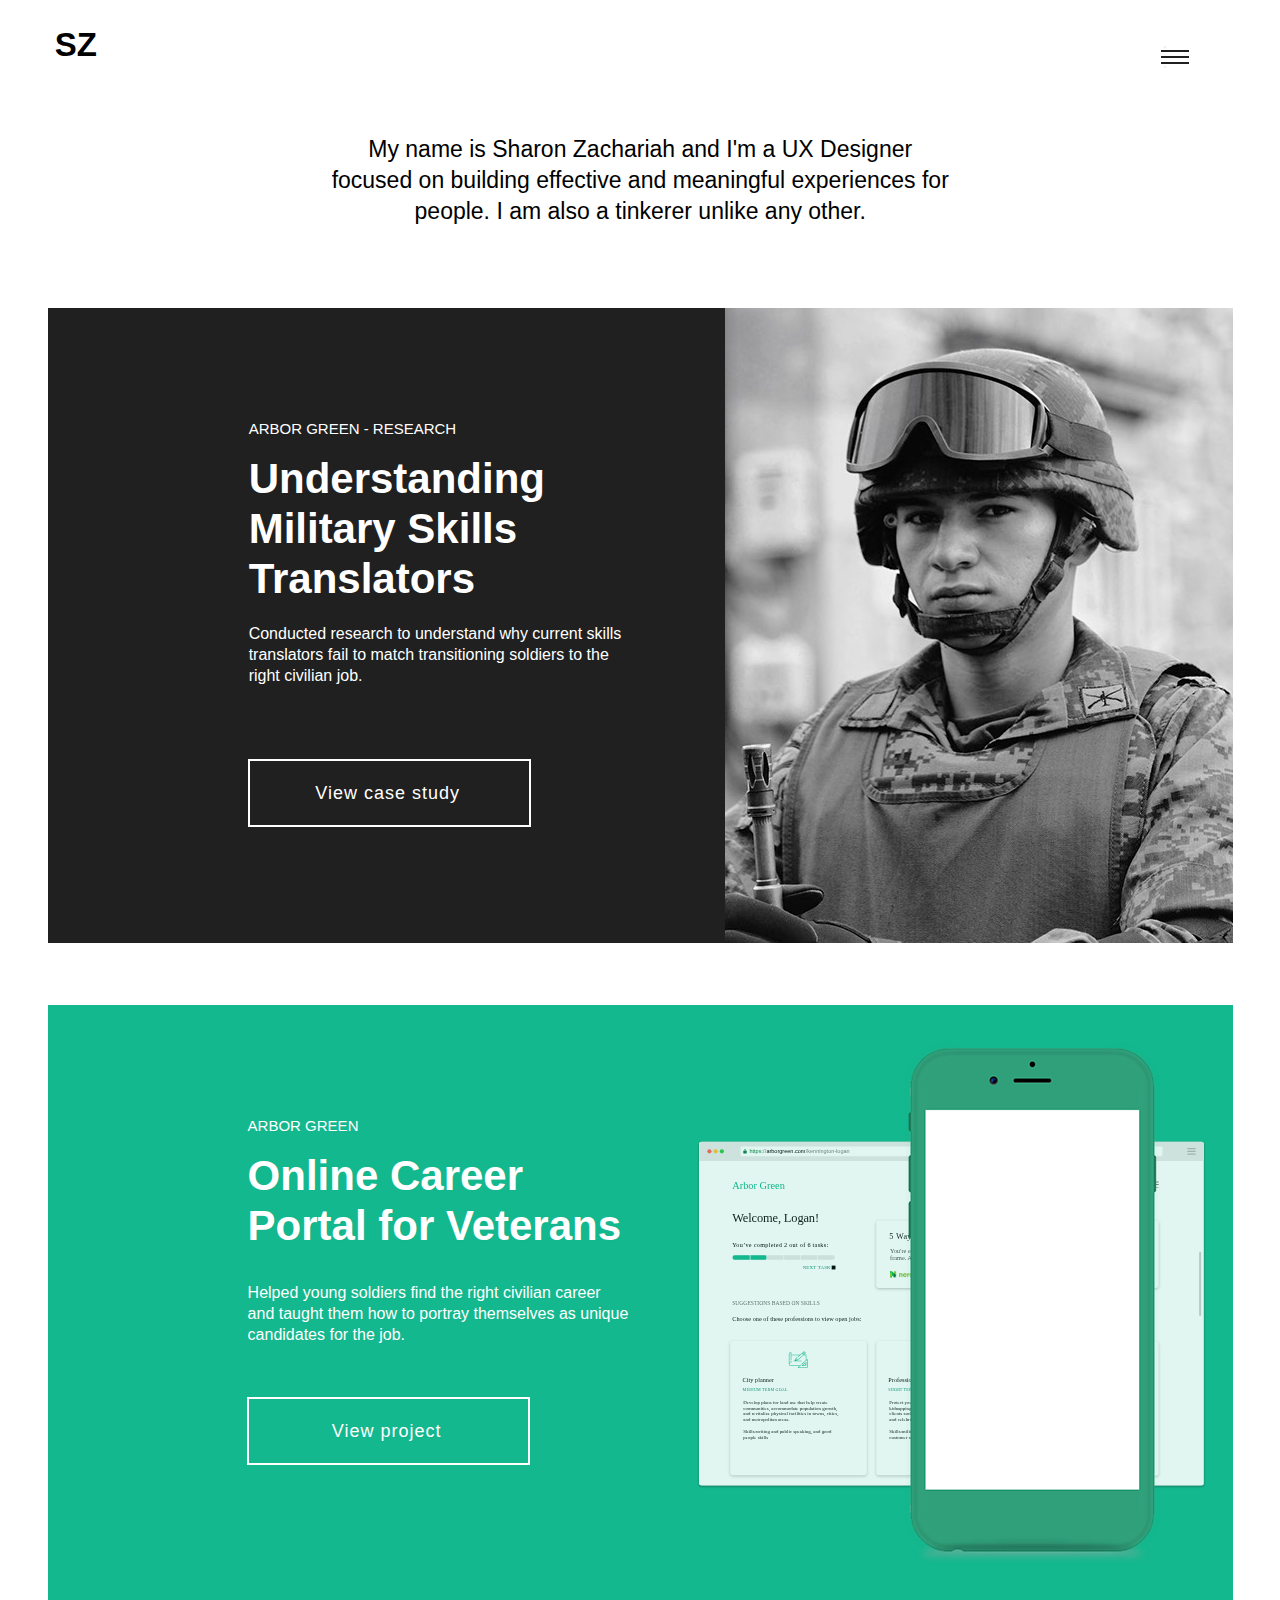
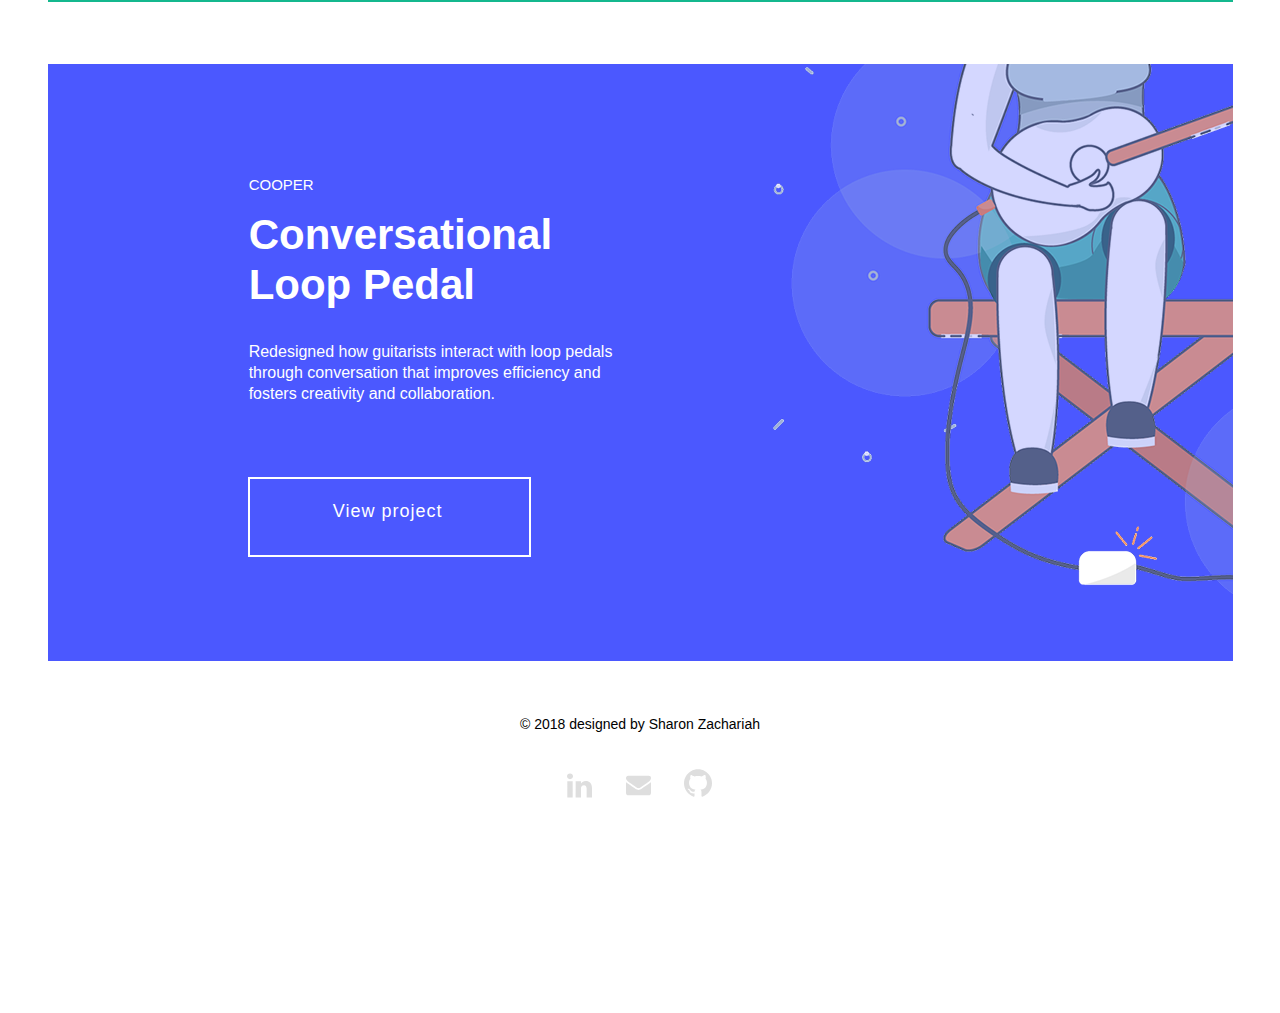
==== index.html @ 97d9cbfe "Research footer" ====
<!DOCTYPE html>
<html class="nojs html css_verticalspacer" lang="en-US">
 <head>

  <meta http-equiv="Content-type" content="text/html;charset=UTF-8"/>
  <meta name="generator" content="2018.0.0.379"/>
  <meta name="viewport" content="width=device-width, initial-scale=1.0"/>
  
  <script type="text/javascript">
   // Update the 'nojs'/'js' class on the html node
document.documentElement.className = document.documentElement.className.replace(/\bnojs\b/g, 'js');

// Check that all required assets are uploaded and up-to-date
if(typeof Muse == "undefined") window.Muse = {}; window.Muse.assets = {"required":["museutils.js", "museconfig.js", "jquery.watch.js", "jquery.museresponsive.js", "require.js", "index.css"], "outOfDate":[]};
</script>
  
  <title>Home</title>
  <!-- CSS -->
  <link rel="stylesheet" type="text/css" href="css/site_global.css?crc=444006867"/>
  <link rel="stylesheet" type="text/css" href="css/master_a-master.css?crc=7188909"/>
  <link rel="stylesheet" type="text/css" href="css/index.css?crc=459549540" id="pagesheet"/>
  <!-- IE-only CSS -->
  <!--[if lt IE 9]>
  <link rel="stylesheet" type="text/css" href="css/nomq_preview_master_a-master.css?crc=508770084"/>
  <link rel="stylesheet" type="text/css" href="css/nomq_index.css?crc=115866133" id="nomq_pagesheet"/>
  <![endif]-->
  <!-- JS includes -->
  <script src="https://use.typekit.net/ik/[base64].js" type="text/javascript"></script>
  <!-- Other scripts -->
  <script type="text/javascript">
   try {Typekit.load();} catch(e) {}
</script>
    <!--HTML Widget code-->
  
<link rel="stylesheet" href="https://cdn.jsdelivr.net/npm/animate.css@3.6.1/animate.min.css">

<style>
html, html a {
    -webkit-font-smoothing: antialiased;
    -moz-osx-font-smoothing: grayscale;
    text-shadow: 1px 1px 1px rgba(0,0,0,.01);
    text-rendering: optimizeLegibility;
}
</style>

<style>
body {
	min-height: 100vh;
}

.global-menu {
	width: 100vw;
	height: 100vh;
	display: flex;
	justify-content: center;
	align-items: center;
	position: fixed;
	top: 0;
	left: 0;
	pointer-events: none;
	z-index: 100;
}

.global-menu__wrap a {
	color: #FFFFFF;
	font-family: inherit;
	font-size: 3vmax;
	line-height: 2;
	opacity: 0;
	text-decoration: none;
	text-align: center;
	font-weight: 400;
  font-style: normal;
  text-transform: none;
	letter-spacing: 1px;
	pointer-events: none;
	display: block;
	margin: 0.25em 0;
}

.global-menu__item {
	transform: translateY(-100%);
	transition: transform 0.3s, opacity 0.3s;
	transition-timing-function: ease-in;
}

.global-menu__wrap a:hover,
.global-menu__wrap a:focus {
	color: #FFFFFF;
	text-decoration: none;
}

.global-menu__item--demo-6 {
	transform: translateY(100%);
}

.global-menu__item:hover {
	color: var(--color-menu-hover);
}

.global-menu__item.is-opened {
	opacity: 1;
	transform: translateY(0) rotate(0);
	pointer-events: auto;
	transition-timing-function: ease;
}

.global-menu__item--demo-6.is-opened {
	transition-duration: 0.8s;
}

.global-menu__item--demo-6:nth-of-type(1) {
	transition-delay: 0.55s;
}

.global-menu__item--demo-6.is-opened:nth-of-type(1) {
	transition-delay: 1s;
}

.global-menu__item--demo-6:nth-of-type(2) {
	transition-delay: 0.5s;
}

.global-menu__item--demo-6.is-opened:nth-of-type(2) {
	transition-delay: 1.1s;
}

.global-menu__item--demo-6:nth-of-type(3) {
	transition-delay: 0.45s;
}

.global-menu__item--demo-6.is-opened:nth-of-type(3) {
	transition-delay: 1.2s;
}

.global-menu__item--demo-6:nth-of-type(4) {
	transition-delay: 0.4s;
}

.global-menu__item--demo-6.is-opened:nth-of-type(4) {
	transition-delay: 1.3s;
}

.global-menu__item--demo-6:nth-of-type(5) {
	transition-delay: 0.35s;
}

.global-menu__item--demo-6.is-opened:nth-of-type(5) {
	transition-delay: 1.4s;
}

.global-menu__item--demo-6:nth-of-type(6) {
	transition-delay: 0.3s;
}

.global-menu__item--demo-6.is-opened:nth-of-type(6) {
	transition-delay: 1.5s;
}

.global-menu__item--demo-6:nth-of-type(7) {
	transition-delay: 0.25s;
}

.global-menu__item--demo-6.is-opened:nth-of-type(7) {
	transition-delay: 1.6s;
}

.global-menu__item--demo-6:nth-of-type(8) {
	transition-delay: 0.2s;
}

.global-menu__item--demo-6.is-opened:nth-of-type(8) {
	transition-delay: 1.7s;
}

.global-menu__item--demo-6:nth-of-type(9) {
	transition-delay: 0.15s;
}

.global-menu__item--demo-6.is-opened:nth-of-type(9) {
	transition-delay: 1.8s;
}

.global-menu__item--demo-6:nth-of-type(10) {
	transition-delay: 0.1s;
}

.global-menu__item--demo-6.is-opened:nth-of-type(10) {
	transition-delay: 1.9s;
}

.global-menu__item--demo-6:nth-of-type(11) {
	transition-delay: 0.05s;
}

.global-menu__item--demo-6.is-opened:nth-of-type(11) {
	transition-delay: 2s;
}

.global-menu__item--demo-6:nth-of-type(12) {
	transition-delay: 0s;
}

.global-menu__item--demo-6.is-opened:nth-of-type(12) {
	transition-delay: 2.1s;
}


.shape-overlays {
	width: 100vw;
	height: 100vh;
	pointer-events: none;
	position: fixed;
	top: 0;
	left: 0;
}

.shape-overlays.is-opened {
	pointer-events: auto;
}

.shape-overlays__path:nth-of-type(1) {
	fill: url(#gradient1);
}

.shape-overlays__path:nth-of-type(2) {
	fill: url(#gradient2);
}

.shape-overlays__path:nth-of-type(3) {
	fill: url(#gradient3);
}

@-webkit-keyframes intervalHamburgerBorder {
	0% {
		opacity: 1;
		-webkit-transform: scale(1);
		transform: scale(1);
	}
	80% {
		-webkit-transform: scale(1.6);
		transform: scale(1.6);
	}
	100% {
		opacity: 0;
		-webkit-transform: scale(1.6);
		transform: scale(1.6);
	}
}

@keyframes intervalHamburgerBorder {
	0% {
		opacity: 1;
		-webkit-transform: scale(1);
		transform: scale(1);
	}
	80% {
		-webkit-transform: scale(1.6);
		transform: scale(1.6);
	}
	100% {
		opacity: 0;
		-webkit-transform: scale(1.6);
		transform: scale(1.6);
	}
}

.hamburger {
	width: 64px;
	height: 64px;
	display: block;
	cursor: pointer;
	position: absolute;
	z-index: 110;
	border-radius: 50%;
	background-color: #FFFFFF;
	pointer-events: auto;
	-webkit-tap-highlight-color: rgba(0,0,0,0);
}

.hamburger::after {
	width: 64px;
	height: 64px;
	box-sizing: border-box;
	content: '';
	display: block;
	position: absolute;
	top: 0;
	left: 0;
	pointer-events: none;
	border: 0px solid #6B6B6B;
	border-radius: 50%;
	-webkit-animation-duration: 1.2s;
	animation-duration: 1.2s;
	-webkit-animation-name: intervalHamburgerBorder;
	animation-name: intervalHamburgerBorder;
	-webkit-animation-iteration-count: infinite;
	animation-iteration-count: infinite;
}

.hamburger__line {
	width: 28px;
	height: 2px;
	overflow: hidden;
	position: absolute;
	z-index: 10;
  -webkit-transform-origin: center;
  -ms-transform-origin: center;
  -o-transform-origin: center;
  transform-origin: center;
}

.hamburger__line-in {
	width: 84px;
	height: 2px;
	position: absolute;
	top: 0;
	left: 0;
}

.hamburger__line-in::before,
.hamburger__line-in::after {
	width: 28px;
	height: 2px;
	content: '';
	display: block;
	position: absolute;
	top: 0;
	background-color: #202020;
}

.hamburger__line-in::before {
	left: -56px;
}

.hamburger__line-in::after {
	left: 0;
}

.hamburger__line--01,
.hamburger__line--02,
.hamburger__line--03,
.hamburger__line--cross01,
.hamburger__line--cross02 {
	left: 18px;
}

.hamburger__line--01 {
	top: 24.6px;
}

.hamburger__line--02,
.hamburger__line--cross01,
.hamburger__line--cross02 {
	top: 31px;
}

.hamburger__line--03 {
	top: 37.4px;
}

.hamburger__line--cross01 {
	-webkit-transform: rotate(45deg);
	transform: rotate(45deg);
}

.hamburger__line--cross02 {
	-webkit-transform: rotate(-45deg);
	transform: rotate(-45deg);
}

.hamburger__line {
	-webkit-transition-duration: 0.6s;
	transition-duration: 0.6s;
	-webkit-transition-timing-function: cubic-bezier(0.19, 1, 0.22, 1);
	transition-timing-function: cubic-bezier(0.19, 1, 0.22, 1);
}

.hamburger__line-in {
	-webkit-transition-duration: 0.6s;
	transition-duration: 0.6s;
	-webkit-transition-timing-function: cubic-bezier(0.19, 1, 0.22, 1);
	transition-timing-function: cubic-bezier(0.19, 1, 0.22, 1);
}

.hamburger__line-in::before,
.hamburger__line-in::after {
	-webkit-transition-timing-function: cubic-bezier(0.19, 1, 0.22, 1);
	transition-timing-function: cubic-bezier(0.19, 1, 0.22, 1);
	-webkit-transition-property: -webkit-transform;
	transition-property: -webkit-transform;
	transition-property: transform;
	transition-property: transform, -webkit-transform;
}

.hamburger__line-in--cross01,
.hamburger__line-in--cross02 {
	-webkit-transform: translateX(-33.3%);
	transform: translateX(-33.3%);
}

.hamburger__line-in--01 {
	-webkit-transition-delay: 0.2s;
	transition-delay: 0.2s;
}

.hamburger__line-in--02 {
	-webkit-transition-delay: 0.25s;
	transition-delay: 0.25s;
}

.hamburger__line-in--02::before,
.hamburger__line-in--02::after {
	-webkit-transition-delay: 0.05s;
	transition-delay: 0.05s;
}

.hamburger__line-in--03 {
	-webkit-transition-delay: 0.3s;
	transition-delay: 0.3s;
}

.hamburger__line-in--03::before,
.hamburger__line-in--03::after {
	-webkit-transition-delay: 0.1s;
	transition-delay: 0.1s;
}

.hamburger__line-in--cross01 {
	-webkit-transition-delay: 0.0s;
	transition-delay: 0.0s;
}

.hamburger__line-in--cross02 {
	-webkit-transition-delay: 0.05s;
	transition-delay: 0.05s;
}

.hamburger__line-in--cross02::before,
.hamburger__line-in--cross02::after {
	-webkit-transition-delay: 0.1s;
	transition-delay: 0.1s;
}

.hamburger.is-opened-navi .hamburger__line-in--01,
.hamburger.is-opened-navi .hamburger__line-in--02,
.hamburger.is-opened-navi .hamburger__line-in--03 {
	-webkit-transform: translateX(33.3%);
	transform: translateX(33.3%);
}

.hamburger.is-opened-navi .hamburger__line-in--cross01,
.hamburger.is-opened-navi .hamburger__line-in--cross02 {
	-webkit-transform: translateX(0);
	transform: translateX(0);
}

.hamburger.is-opened-navi .hamburger__line-in--01 {
	-webkit-transition-delay: 0s;
	transition-delay: 0s;
}

.hamburger.is-opened-navi .hamburger__line-in--02 {
	-webkit-transition-delay: 0.05s;
	transition-delay: 0.05s;
}

.hamburger.is-opened-navi .hamburger__line-in--03 {
	-webkit-transition-delay: 0.1s;
	transition-delay: 0.1s;
}

.hamburger.is-opened-navi .hamburger__line-in--cross01 {
	-webkit-transition-delay: 0.25s;
	transition-delay: 0.25s;
}

.hamburger.is-opened-navi .hamburger__line-in--cross02 {
	-webkit-transition-delay: 0.3s;
	transition-delay: 0.3s;
}

.hamburger:hover .hamburger__line-in::before,
.hamburger:hover .hamburger__line-in::after {
	-webkit-transform: translateX(200%);
	transform: translateX(200%);
}

.hamburger:hover .hamburger__line-in--01::before,
.hamburger:hover .hamburger__line-in--01::after,
.hamburger:hover .hamburger__line-in--02::before,
.hamburger:hover .hamburger__line-in--02::after,
.hamburger:hover .hamburger__line-in--03::before,
.hamburger:hover .hamburger__line-in--03::after {
	-webkit-transition-duration: 1s;
	transition-duration: 1s;
}

.hamburger:hover .hamburger__line-in--cross01::before,
.hamburger:hover .hamburger__line-in--cross01::after,
.hamburger:hover .hamburger__line-in--cross02::before,
.hamburger:hover .hamburger__line-in--cross02::after {
	-webkit-transition-duration: 0s;
	transition-duration: 0s;
}

.hamburger.is-opened-navi:hover .hamburger__line-in--cross01::before,
.hamburger.is-opened-navi:hover .hamburger__line-in--cross01::after,
.hamburger.is-opened-navi:hover .hamburger__line-in--cross02::before,
.hamburger.is-opened-navi:hover .hamburger__line-in--cross02::after {
	-webkit-transition-duration: 1s;
	transition-duration: 1s;
}

.hamburger.is-opened-navi:hover .hamburger__line-in--01::before,
.hamburger.is-opened-navi:hover .hamburger__line-in--01::after,
.hamburger.is-opened-navi:hover .hamburger__line-in--02::before,
.hamburger.is-opened-navi:hover .hamburger__line-in--02::after,
.hamburger.is-opened-navi:hover .hamburger__line-in--03::before,
.hamburger.is-opened-navi:hover .hamburger__line-in--03::after {
	-webkit-transition-duration: 0s;
	transition-duration: 0s;
}
</style>

 </head>
 <body>

  <!--HTML Widget code-->
  

  
  <div class="breakpoint active" id="bp_infinity" data-min-width="1201"><!-- responsive breakpoint node -->
   <div class="clearfix borderbox" id="page"><!-- group -->
    <div class="clearfix grpelem shared_content" id="pu105" data-content-guid="pu105_content"><!-- group -->
     <div class="size_fixed grpelem shared_content" id="u105" data-sizePolicy="fixed" data-pintopage="page_fluidx" data-content-guid="u105_content"><!-- custom html -->
      

     </div>
     <div class="size_fixed grpelem shared_content" id="u131" data-sizePolicy="fixed" data-pintopage="page_fixedLeft" data-content-guid="u131_content"><!-- custom html -->
      

     </div>
    </div>
    <div class="clearfix grpelem" id="ppu17508-4"><!-- column -->
     <div class="clearfix colelem shared_content" id="pu17508-4" data-content-guid="pu17508-4_content"><!-- group -->
      <a class="nonblock nontext MuseLinkActive clearfix grpelem shared_content" id="u17508-4" href="index.html" data-muse-temp-textContainer-sizePolicy="true" data-muse-temp-textContainer-pinning="true" data-content-guid="u17508-4_content"><!-- content --><p>SZ</p></a>
      <div class="size_fixed grpelem shared_content" id="u36136" data-sizePolicy="fixed" data-pintopage="page_fluidx" data-content-guid="u36136_content"><!-- custom html -->
       
  <div class="hamburger hamburger--demo-3 js-hover">
    <div class="hamburger__line hamburger__line--01">
      <div class="hamburger__line-in hamburger__line-in--01"></div>
    </div>
    <div class="hamburger__line hamburger__line--02">
      <div class="hamburger__line-in hamburger__line-in--02"></div>
    </div>
    <div class="hamburger__line hamburger__line--03">
      <div class="hamburger__line-in hamburger__line-in--03"></div>
    </div>
    <div class="hamburger__line hamburger__line--cross01">
      <div class="hamburger__line-in hamburger__line-in--cross01"></div>
    </div>
    <div class="hamburger__line hamburger__line--cross02">
      <div class="hamburger__line-in hamburger__line-in--cross02"></div>
    </div>
  </div>
  <div class="global-menu">
    <div id="svgmu" class="global-menu__wrap">
    </div>
  </div>
  <svg class="shape-overlays" viewBox="0 0 100 100" preserveAspectRatio="none">
    <defs>
      <linearGradient id="gradient1" x1="0%" y1="0%" x2="0%" y2="100%">
        <stop offset="0%"   stop-color="#202020"/>
        <stop offset="100%" stop-color="#000000"/>
      </linearGradient>
      <linearGradient id="gradient2" x1="0%" y1="0%" x2="0%" y2="100%">
        <stop offset="0%"   stop-color="#FFFFFF"/>
        <stop offset="100%" stop-color="#FFFFFF"/>
      </linearGradient>
      <linearGradient id="gradient3" x1="0%" y1="0%" x2="0%" y2="100%">
        <stop offset="0%"   stop-color="#202020"/>
        <stop offset="100%" stop-color="#202020"/>
      </linearGradient>
    </defs>
    <path class="shape-overlays__path"></path>
    <path class="shape-overlays__path"></path>
    <path class="shape-overlays__path"></path>
  </svg>

      </div>
     </div>
     <div class="clearfix colelem shared_content" id="u5437-4" data-muse-temp-textContainer-sizePolicy="true" data-muse-temp-textContainer-pinning="true" data-content-guid="u5437-4_content"><!-- content -->
      <p>My name is Sharon Zachariah and I'm a UX Designer focused on building effective and meaningful experiences for people. I am also a tinkerer unlike any other.</p>
     </div>
     <div class="pointer_cursor clearfix colelem" id="u7572"><!-- group -->
      <a class="block shared_content" href="research.html" data-content-guid="u7572_0_content"><!-- Block link tag --></a>
      <div class="clearfix grpelem shared_content" id="pu7593-4" data-content-guid="pu7593-4_content"><!-- column -->
       <a class="nonblock nontext clearfix colelem shared_content" id="u7593-4" href="research.html" data-muse-temp-textContainer-sizePolicy="true" data-muse-temp-textContainer-pinning="true" data-content-guid="u7593-4_content"><!-- content --><p>ARBOR GREEN - RESEARCH</p></a>
       <a class="nonblock nontext clearfix colelem shared_content" id="u7584-4" href="research.html" data-muse-temp-textContainer-sizePolicy="true" data-muse-temp-textContainer-pinning="true" data-content-guid="u7584-4_content"><!-- content --><p>Understanding Military Skills Translators</p></a>
       <a class="nonblock nontext clearfix colelem shared_content" id="u7602-4" href="research.html" data-muse-temp-textContainer-sizePolicy="true" data-muse-temp-textContainer-pinning="true" data-content-guid="u7602-4_content"><!-- content --><p>Conducted research to understand why current skills translators fail to match transitioning soldiers to the right civilian job.</p></a>
       <div class="pointer_cursor Button clearfix colelem shared_content" id="buttonu7611" data-visibility="changed" style="visibility:hidden" data-content-guid="buttonu7611_content"><!-- container box -->
        <a class="block" href="research.html"><!-- Block link tag --></a>
        <a class="nonblock nontext clearfix grpelem" id="u7612-4" href="research.html" data-muse-temp-textContainer-sizePolicy="true" data-muse-temp-textContainer-pinning="true"><!-- content --><p>View case study</p></a>
       </div>
      </div>
      <div class="clip_frame grpelem" id="u27386"><!-- image -->
       <img class="block temp_no_img_src" id="u27386_img" data-orig-src="images/sold.jpg?crc=317943397" alt="" data-heightwidthratio="1.25" data-image-width="508" data-image-height="635" src="images/blank.gif?crc=4208392903"/>
      </div>
     </div>
     <div class="pointer_cursor clearfix colelem" id="u4965"><!-- group -->
      <a class="block shared_content" href="arbor-green.html" data-content-guid="u4965_0_content"><!-- Block link tag --></a>
      <div class="clearfix grpelem" id="pu5108-4"><!-- column -->
       <a class="nonblock nontext clearfix colelem shared_content" id="u5108-4" href="arbor-green.html" data-muse-temp-textContainer-sizePolicy="true" data-muse-temp-textContainer-pinning="true" data-content-guid="u5108-4_content"><!-- content --><p>ARBOR GREEN</p></a>
       <a class="nonblock nontext clearfix colelem shared_content" id="u6077-4" href="arbor-green.html" data-muse-temp-textContainer-sizePolicy="true" data-muse-temp-textContainer-pinning="true" data-content-guid="u6077-4_content"><!-- content --><p>Online Career Portal for Veterans</p></a>
       <div class="clearfix colelem" id="pu5261-4"><!-- group -->
        <a class="nonblock nontext clearfix grpelem shared_content" id="u5261-4" href="arbor-green.html" data-muse-temp-textContainer-sizePolicy="true" data-muse-temp-textContainer-pinning="true" data-content-guid="u5261-4_content"><!-- content --><p>Helped young soldiers find the right civilian career and taught them how to portray themselves as unique candidates for the job.</p></a>
        <div class="pointer_cursor Button clearfix grpelem shared_content" id="buttonu36270" data-visibility="changed" style="visibility:hidden" data-content-guid="buttonu36270_content"><!-- container box -->
         <a class="block" href="arbor-green.html"><!-- Block link tag --></a>
         <a class="nonblock nontext clearfix grpelem" id="u36271-4" href="cooper.html" data-muse-temp-textContainer-sizePolicy="true" data-muse-temp-textContainer-pinning="true"><!-- content --><p>View project</p></a>
        </div>
       </div>
      </div>
      <div class="clearfix grpelem" id="u34699"><!-- group -->
       <a class="nonblock nontext clip_frame grpelem" id="u34490" href="arbor-green.html"><!-- svg --><img class="svg temp_no_img_src" id="u34486" data-orig-src="images/just-browser.svg?crc=224420233" alt="" data-mu-svgfallback="images/just%20browser_poster_.png?crc=4020019025" data-heightwidthratio="0.6836935166994106" data-image-width="509" data-image-height="348" src="images/blank.gif?crc=4208392903"/></a>
       <a class="nonblock nontext clip_frame grpelem" id="u34518" href="arbor-green.html"><!-- image --><img class="block temp_no_img_src" id="u34518_img" data-orig-src="images/mock%20mobasset%2011%402x.png?crc=61020116" alt="" data-heightwidthratio="1.8396226415094339" data-image-width="318" data-image-height="585" src="images/blank.gif?crc=4208392903"/></a>
       <a class="nonblock nontext clip_frame grpelem" id="u34553" href="arbor-green.html"><!-- image --><img class="block temp_no_img_src" id="u34553_img" data-orig-src="images/ag%20gif%201.gif?crc=96097640" alt="" data-heightwidthratio="1.7793427230046948" data-image-width="213" data-image-height="379" src="images/blank.gif?crc=4208392903"/></a>
      </div>
     </div>
     <div class="pointer_cursor clearfix colelem" id="u6203"><!-- group -->
      <a class="block shared_content" href="cooper.html" data-content-guid="u6203_0_content"><!-- Block link tag --></a>
      <div class="clearfix grpelem shared_content" id="pu6233-4" data-content-guid="pu6233-4_content"><!-- column -->
       <a class="nonblock nontext clearfix colelem shared_content" id="u6233-4" href="cooper.html" data-muse-temp-textContainer-sizePolicy="true" data-muse-temp-textContainer-pinning="true" data-content-guid="u6233-4_content"><!-- content --><p>COOPER</p></a>
       <a class="nonblock nontext clearfix colelem shared_content" id="u6224-4" href="cooper.html" data-muse-temp-textContainer-sizePolicy="true" data-muse-temp-textContainer-pinning="true" data-content-guid="u6224-4_content"><!-- content --><p>Conversational Loop Pedal</p></a>
       <a class="nonblock nontext clearfix colelem shared_content" id="u6215-4" href="cooper.html" data-muse-temp-textContainer-sizePolicy="true" data-muse-temp-textContainer-pinning="true" data-content-guid="u6215-4_content"><!-- content --><p>Redesigned how guitarists interact with loop pedals through conversation that improves efficiency and fosters creativity and collaboration.</p></a>
       <div class="pointer_cursor Button clearfix colelem shared_content" id="buttonu6242" data-visibility="changed" style="visibility:hidden" data-content-guid="buttonu6242_content"><!-- container box -->
        <a class="block" href="cooper.html"><!-- Block link tag --></a>
        <a class="nonblock nontext clearfix grpelem" id="u6243-4" href="cooper.html" data-muse-temp-textContainer-sizePolicy="true" data-muse-temp-textContainer-pinning="true"><!-- content --><p>View project</p></a>
       </div>
      </div>
      <a class="nonblock nontext clip_frame grpelem" id="u10375" href="cooper.html"><!-- image --><img class="block temp_no_img_src" id="u10375_img" data-orig-src="images/coop%20on%20floorasset%202%402x-crop-u10375.png?crc=525339635" alt="" data-heightwidthratio="1.1978260869565218" data-image-width="460" data-image-height="551" src="images/blank.gif?crc=4208392903"/></a>
     </div>
    </div>
    <div class="verticalspacer" data-offset-top="2263" data-content-above-spacer="2261" data-content-below-spacer="159" data-sizePolicy="fixed" data-pintopage="page_fixedLeft"></div>
    <div class="clearfix grpelem" id="pu34028-4"><!-- column -->
     <div class="browser_width colelem shared_content" id="u34028-4-bw" data-content-guid="u34028-4-bw_content">
      <div class="clearfix" id="u34028-4" data-muse-temp-textContainer-sizePolicy="true" data-muse-temp-textContainer-pinning="true"><!-- content -->
       <p>© 2018 designed by Sharon Zachariah</p>
      </div>
     </div>
     <div class="clearfix colelem" id="pu34029"><!-- group -->
      <a class="nonblock nontext clip_frame grpelem" id="u34029" href="http://linkedin.com/in/zachariahsharon/" target="_blank"><!-- svg --><img class="svg temp_no_img_src" id="u34030" data-orig-src="images/linkedin-logo.svg?crc=53867140" alt="" data-mu-svgfallback="images/linkedin-logo_poster_.png?crc=3994403120" data-heightwidthratio="1" data-image-width="25" data-image-height="25" src="images/blank.gif?crc=4208392903"/></a>
      <a class="nonblock nontext clip_frame grpelem" id="u34031" href="mailto:sharonzachariah83@gmail.com" target="_blank"><!-- svg --><img class="svg temp_no_img_src" id="u34032" data-orig-src="images/envelope.svg?crc=4008417060" alt="" data-mu-svgfallback="images/envelope_poster_.png?crc=3859148872" data-heightwidthratio="1" data-image-width="25" data-image-height="25" src="images/blank.gif?crc=4208392903"/></a>
      <a class="nonblock nontext clip_frame grpelem" id="u34033" href="https://github.com/sharonzachariah/" target="_blank"><!-- svg --><img class="svg temp_no_img_src" id="u34034" data-orig-src="images/github-logo.svg?crc=3988996036" alt="" data-mu-svgfallback="images/github-logo_poster_.png?crc=3918314536" data-heightwidthratio="1" data-image-width="28" data-image-height="28" src="images/blank.gif?crc=4208392903"/></a>
     </div>
    </div>
   </div>
  </div>
  <div class="breakpoint" id="bp_1200" data-min-width="1161" data-max-width="1200"><!-- responsive breakpoint node -->
   <div class="clearfix borderbox temp_no_id" data-orig-id="page"><!-- group -->
    <span class="clearfix grpelem placeholder" data-placeholder-for="pu105_content"><!-- placeholder node --></span>
    <div class="clearfix grpelem temp_no_id" data-orig-id="ppu17508-4"><!-- column -->
     <span class="clearfix colelem placeholder" data-placeholder-for="pu17508-4_content"><!-- placeholder node --></span>
     <span class="clearfix colelem placeholder" data-placeholder-for="u5437-4_content"><!-- placeholder node --></span>
     <div class="pointer_cursor clearfix colelem temp_no_id" data-orig-id="u7572"><!-- group -->
      <span class="block placeholder" data-placeholder-for="u7572_0_content"><!-- placeholder node --></span>
      <span class="clearfix grpelem placeholder" data-placeholder-for="pu7593-4_content"><!-- placeholder node --></span>
      <div class="clip_frame grpelem temp_no_id" data-orig-id="u27386"><!-- image -->
       <img class="block temp_no_id temp_no_img_src" data-orig-src="images/sold.jpg?crc=317943397" alt="" data-heightwidthratio="1.2505219206680585" data-image-width="479" data-image-height="599" data-orig-id="u27386_img" src="images/blank.gif?crc=4208392903"/>
      </div>
     </div>
     <div class="pointer_cursor clearfix colelem temp_no_id" data-orig-id="u4965"><!-- group -->
      <span class="block placeholder" data-placeholder-for="u4965_0_content"><!-- placeholder node --></span>
      <div class="clearfix grpelem temp_no_id" data-orig-id="pu5108-4"><!-- column -->
       <span class="nonblock nontext clearfix colelem placeholder" data-placeholder-for="u5108-4_content"><!-- placeholder node --></span>
       <span class="nonblock nontext clearfix colelem placeholder" data-placeholder-for="u6077-4_content"><!-- placeholder node --></span>
       <span class="nonblock nontext clearfix colelem placeholder" data-placeholder-for="u5261-4_content"><!-- placeholder node --></span>
       <span class="pointer_cursor Button clearfix colelem placeholder" data-placeholder-for="buttonu36270_content"><!-- placeholder node --></span>
      </div>
      <div class="clearfix grpelem temp_no_id" data-orig-id="u34699"><!-- group -->
       <a class="nonblock nontext clip_frame grpelem temp_no_id" href="arbor-green.html" data-orig-id="u34490"><!-- svg --><img class="svg temp_no_id temp_no_img_src" data-orig-src="images/just-browser.svg?crc=224420233" alt="" data-mu-svgfallback="images/just%20browser_poster_.png?crc=4020019025" data-heightwidthratio="0.6839378238341969" data-image-width="579" data-image-height="396" data-orig-id="u34486" src="images/blank.gif?crc=4208392903"/></a>
       <a class="nonblock nontext clip_frame grpelem temp_no_id" href="arbor-green.html" data-orig-id="u34518"><!-- image --><img class="block temp_no_id temp_no_img_src" data-orig-src="images/mock%20mobasset%2011%402x.png?crc=61020116" alt="" data-heightwidthratio="1.842443729903537" data-image-width="311" data-image-height="573" data-orig-id="u34518_img" src="images/blank.gif?crc=4208392903"/></a>
       <a class="nonblock nontext clip_frame grpelem temp_no_id" href="arbor-green.html" data-orig-id="u34553"><!-- image --><img class="block temp_no_id temp_no_img_src" data-orig-src="images/ag%20gif%201.gif?crc=96097640" alt="" data-heightwidthratio="1.7751196172248804" data-image-width="209" data-image-height="371" data-orig-id="u34553_img" src="images/blank.gif?crc=4208392903"/></a>
      </div>
     </div>
     <div class="pointer_cursor clearfix colelem temp_no_id" data-orig-id="u6203"><!-- group -->
      <span class="block placeholder" data-placeholder-for="u6203_0_content"><!-- placeholder node --></span>
      <span class="clearfix grpelem placeholder" data-placeholder-for="pu6233-4_content"><!-- placeholder node --></span>
      <a class="nonblock nontext clip_frame grpelem temp_no_id" href="cooper.html" data-orig-id="u10375"><!-- image --><img class="block temp_no_id temp_no_img_src" data-orig-src="images/coop%20on%20floorasset%202%402x-crop-u103752.png?crc=4292786910" alt="" data-heightwidthratio="1.19" data-image-width="500" data-image-height="595" data-orig-id="u10375_img" src="images/blank.gif?crc=4208392903"/></a>
     </div>
    </div>
    <div class="verticalspacer" data-offset-top="2142" data-content-above-spacer="2142" data-content-below-spacer="174" data-sizePolicy="fixed" data-pintopage="page_fixedLeft"></div>
    <div class="clearfix grpelem temp_no_id" data-orig-id="pu34028-4"><!-- column -->
     <span class="browser_width colelem placeholder" data-placeholder-for="u34028-4-bw_content"><!-- placeholder node --></span>
     <div class="clearfix colelem temp_no_id" data-orig-id="pu34029"><!-- group -->
      <a class="nonblock nontext clip_frame grpelem temp_no_id" href="http://linkedin.com/in/zachariahsharon/" target="_blank" data-orig-id="u34029"><!-- svg --><img class="svg temp_no_id temp_no_img_src" data-orig-src="images/linkedin-logo.svg?crc=53867140" alt="" data-mu-svgfallback="images/linkedin-logo_poster_.png?crc=3994403120" data-heightwidthratio="1" data-image-width="24" data-image-height="24" data-orig-id="u34030" src="images/blank.gif?crc=4208392903"/></a>
      <a class="nonblock nontext clip_frame grpelem temp_no_id" href="mailto:sharonzachariah83@gmail.com" target="_blank" data-orig-id="u34031"><!-- svg --><img class="svg temp_no_id temp_no_img_src" data-orig-src="images/envelope.svg?crc=4008417060" alt="" data-mu-svgfallback="images/envelope_poster_.png?crc=3859148872" data-heightwidthratio="1" data-image-width="24" data-image-height="24" data-orig-id="u34032" src="images/blank.gif?crc=4208392903"/></a>
      <a class="nonblock nontext clip_frame grpelem temp_no_id" href="https://github.com/sharonzachariah/" target="_blank" data-orig-id="u34033"><!-- svg --><img class="svg temp_no_id temp_no_img_src" data-orig-src="images/github-logo.svg?crc=3988996036" alt="" data-mu-svgfallback="images/github-logo_poster_.png?crc=3918314536" data-heightwidthratio="1" data-image-width="27" data-image-height="27" data-orig-id="u34034" src="images/blank.gif?crc=4208392903"/></a>
     </div>
    </div>
   </div>
  </div>
  <div class="breakpoint" id="bp_1160" data-min-width="961" data-max-width="1160"><!-- responsive breakpoint node -->
   <div class="clearfix borderbox temp_no_id" data-orig-id="page"><!-- group -->
    <span class="clearfix grpelem placeholder" data-placeholder-for="pu105_content"><!-- placeholder node --></span>
    <span class="browser_width placeholder" data-placeholder-for="u34028-4-bw_content"><!-- placeholder node --></span>
    <div class="clearfix grpelem temp_no_id" data-orig-id="ppu17508-4"><!-- column -->
     <div class="clearfix colelem temp_no_id" data-orig-id="pu17508-4"><!-- group -->
      <span class="nonblock nontext MuseLinkActive clearfix grpelem placeholder" data-placeholder-for="u17508-4_content"><!-- placeholder node --></span>
      <span class="clearfix grpelem placeholder" data-placeholder-for="u5437-4_content"><!-- placeholder node --></span>
      <span class="size_fixed grpelem placeholder" data-placeholder-for="u36136_content"><!-- placeholder node --></span>
     </div>
     <div class="pointer_cursor clearfix colelem temp_no_id" data-orig-id="u7572"><!-- group -->
      <span class="block placeholder" data-placeholder-for="u7572_0_content"><!-- placeholder node --></span>
      <span class="clearfix grpelem placeholder" data-placeholder-for="pu7593-4_content"><!-- placeholder node --></span>
      <div class="clip_frame grpelem temp_no_id" data-orig-id="u27386"><!-- image -->
       <img class="block temp_no_id temp_no_img_src" data-orig-src="images/sold.jpg?crc=317943397" alt="" data-heightwidthratio="1.2505399568034556" data-image-width="463" data-image-height="579" data-orig-id="u27386_img" src="images/blank.gif?crc=4208392903"/>
      </div>
     </div>
     <div class="pointer_cursor clearfix colelem temp_no_id" data-orig-id="u4965"><!-- group -->
      <span class="block placeholder" data-placeholder-for="u4965_0_content"><!-- placeholder node --></span>
      <div class="clearfix grpelem temp_no_id" data-orig-id="pu5108-4"><!-- column -->
       <span class="nonblock nontext clearfix colelem placeholder" data-placeholder-for="u5108-4_content"><!-- placeholder node --></span>
       <span class="nonblock nontext clearfix colelem placeholder" data-placeholder-for="u6077-4_content"><!-- placeholder node --></span>
       <span class="nonblock nontext clearfix colelem placeholder" data-placeholder-for="u5261-4_content"><!-- placeholder node --></span>
       <span class="pointer_cursor Button clearfix colelem placeholder" data-placeholder-for="buttonu36270_content"><!-- placeholder node --></span>
      </div>
      <div class="clearfix grpelem temp_no_id" data-orig-id="u34699"><!-- group -->
       <a class="nonblock nontext clip_frame grpelem temp_no_id" href="arbor-green.html" data-orig-id="u34490"><!-- svg --><img class="svg temp_no_id temp_no_img_src" data-orig-src="images/just-browser.svg?crc=224420233" alt="" data-mu-svgfallback="images/just%20browser_poster_.png?crc=4020019025" data-heightwidthratio="0.6839285714285714" data-image-width="560" data-image-height="383" data-orig-id="u34486" src="images/blank.gif?crc=4208392903"/></a>
       <a class="nonblock nontext clip_frame grpelem temp_no_id" href="arbor-green.html" data-orig-id="u34518"><!-- image --><img class="block temp_no_id temp_no_img_src" data-orig-src="images/mock%20mobasset%2011%402x.png?crc=61020116" alt="" data-heightwidthratio="1.840531561461794" data-image-width="301" data-image-height="554" data-orig-id="u34518_img" src="images/blank.gif?crc=4208392903"/></a>
       <a class="nonblock nontext clip_frame grpelem temp_no_id" href="arbor-green.html" data-orig-id="u34553"><!-- image --><img class="block temp_no_id temp_no_img_src" data-orig-src="images/ag%20gif%201.gif?crc=96097640" alt="" data-heightwidthratio="1.7772277227722773" data-image-width="202" data-image-height="359" data-orig-id="u34553_img" src="images/blank.gif?crc=4208392903"/></a>
      </div>
     </div>
     <div class="pointer_cursor clearfix colelem temp_no_id" data-orig-id="u6203"><!-- group -->
      <span class="block placeholder" data-placeholder-for="u6203_0_content"><!-- placeholder node --></span>
      <span class="clearfix grpelem placeholder" data-placeholder-for="pu6233-4_content"><!-- placeholder node --></span>
      <a class="nonblock nontext clip_frame grpelem temp_no_id" href="cooper.html" data-orig-id="u10375"><!-- image --><img class="block temp_no_id temp_no_img_src" data-orig-src="images/coop%20on%20floorasset%202%402x-crop-u103753.png?crc=3830220848" alt="" data-heightwidthratio="1.1900826446280992" data-image-width="484" data-image-height="576" data-orig-id="u10375_img" src="images/blank.gif?crc=4208392903"/></a>
     </div>
    </div>
    <div class="verticalspacer" data-offset-top="2065" data-content-above-spacer="2064" data-content-below-spacer="142" data-sizePolicy="fixed" data-pintopage="page_fixedLeft"></div>
    <a class="nonblock nontext clip_frame grpelem temp_no_id" href="http://linkedin.com/in/zachariahsharon/" target="_blank" data-orig-id="u34029"><!-- svg --><img class="svg temp_no_id temp_no_img_src" data-orig-src="images/linkedin-logo.svg?crc=53867140" alt="" data-mu-svgfallback="images/linkedin-logo_poster_.png?crc=3994403120" data-heightwidthratio="1" data-image-width="27" data-image-height="27" data-orig-id="u34030" src="images/blank.gif?crc=4208392903"/></a>
    <a class="nonblock nontext clip_frame grpelem temp_no_id" href="mailto:sharonzachariah83@gmail.com" target="_blank" data-orig-id="u34031"><!-- svg --><img class="svg svg_mar temp_no_id temp_no_img_src" data-orig-src="images/envelope.svg?crc=4008417060" onload="this.style.height=(this.offsetWidth*30.208333333333258/31.416666666666657)+'px'" alt="" data-heightwidthratio="0.967741935483871" data-image-width="31" data-image-height="30" data-orig-id="u34032" src="images/blank.gif?crc=4208392903"/></a>
    <a class="nonblock nontext clip_frame grpelem temp_no_id" href="https://github.com/sharonzachariah/" target="_blank" data-orig-id="u34033"><!-- svg --><img class="svg temp_no_id temp_no_img_src" data-orig-src="images/github-logo.svg?crc=3988996036" alt="" data-mu-svgfallback="images/github-logo_poster_.png?crc=3918314536" data-heightwidthratio="1" data-image-width="34" data-image-height="34" data-orig-id="u34034" src="images/blank.gif?crc=4208392903"/></a>
   </div>
  </div>
  <div class="breakpoint" id="bp_960" data-min-width="481" data-max-width="960"><!-- responsive breakpoint node -->
   <div class="clearfix borderbox temp_no_id" data-orig-id="page"><!-- group -->
    <span class="size_fixed grpelem placeholder" data-placeholder-for="u131_content"><!-- placeholder node --></span>
    <span class="size_fixed grpelem placeholder" data-placeholder-for="u105_content"><!-- placeholder node --></span>
    <span class="browser_width placeholder" data-placeholder-for="u34028-4-bw_content"><!-- placeholder node --></span>
    <div class="clearfix grpelem temp_no_id" data-orig-id="ppu17508-4"><!-- column -->
     <span class="clearfix colelem placeholder" data-placeholder-for="pu17508-4_content"><!-- placeholder node --></span>
     <span class="clearfix colelem placeholder" data-placeholder-for="u5437-4_content"><!-- placeholder node --></span>
     <div class="pointer_cursor clearfix colelem temp_no_id" data-orig-id="u7572"><!-- group -->
      <span class="block placeholder" data-placeholder-for="u7572_0_content"><!-- placeholder node --></span>
      <span class="clearfix grpelem placeholder" data-placeholder-for="pu7593-4_content"><!-- placeholder node --></span>
      <div class="clip_frame grpelem temp_no_id" data-orig-id="u27386"><!-- image -->
       <img class="block temp_no_id temp_no_img_src" data-orig-src="images/sold360x450.jpg?crc=3789695427" alt="" data-heightwidthratio="1.2506963788300836" data-image-width="359" data-image-height="449" data-orig-id="u27386_img" src="images/blank.gif?crc=4208392903"/>
      </div>
     </div>
     <div class="pointer_cursor clearfix colelem temp_no_id" data-orig-id="u4965"><!-- group -->
      <span class="block placeholder" data-placeholder-for="u4965_0_content"><!-- placeholder node --></span>
      <div class="clearfix grpelem temp_no_id" data-orig-id="pu5108-4"><!-- column -->
       <span class="nonblock nontext clearfix colelem placeholder" data-placeholder-for="u5108-4_content"><!-- placeholder node --></span>
       <span class="nonblock nontext clearfix colelem placeholder" data-placeholder-for="u6077-4_content"><!-- placeholder node --></span>
       <span class="nonblock nontext clearfix colelem placeholder" data-placeholder-for="u5261-4_content"><!-- placeholder node --></span>
       <span class="pointer_cursor Button clearfix colelem placeholder" data-placeholder-for="buttonu36270_content"><!-- placeholder node --></span>
      </div>
      <div class="clearfix grpelem temp_no_id" data-orig-id="u34699"><!-- group -->
       <a class="nonblock nontext clip_frame grpelem temp_no_id" href="arbor-green.html" data-orig-id="u34490"><!-- svg --><img class="svg temp_no_id temp_no_img_src" data-orig-src="images/just-browser.svg?crc=224420233" alt="" data-mu-svgfallback="images/just%20browser_poster_.png?crc=4020019025" data-heightwidthratio="0.6842105263157895" data-image-width="399" data-image-height="273" data-orig-id="u34486" src="images/blank.gif?crc=4208392903"/></a>
       <a class="nonblock nontext clip_frame grpelem temp_no_id" href="arbor-green.html" data-orig-id="u34518"><!-- image --><img class="block temp_no_id temp_no_img_src" data-orig-src="images/mock%20mobasset%2011%402x.png?crc=61020116" alt="" data-heightwidthratio="1.8433734939759037" data-image-width="249" data-image-height="459" data-orig-id="u34518_img" src="images/blank.gif?crc=4208392903"/></a>
       <a class="nonblock nontext clip_frame grpelem temp_no_id" href="arbor-green.html" data-orig-id="u34553"><!-- image --><img class="block temp_no_id temp_no_img_src" data-orig-src="images/ag%20gif%201.gif?crc=96097640" alt="" data-heightwidthratio="1.778443113772455" data-image-width="167" data-image-height="297" data-orig-id="u34553_img" src="images/blank.gif?crc=4208392903"/></a>
      </div>
     </div>
     <div class="pointer_cursor clearfix colelem temp_no_id" data-orig-id="u6203"><!-- group -->
      <span class="block placeholder" data-placeholder-for="u6203_0_content"><!-- placeholder node --></span>
      <span class="clearfix grpelem placeholder" data-placeholder-for="pu6233-4_content"><!-- placeholder node --></span>
      <a class="nonblock nontext clip_frame grpelem temp_no_id" href="cooper.html" data-orig-id="u10375"><!-- image --><img class="block temp_no_id temp_no_img_src" data-orig-src="images/coop%20on%20floorasset%202%402x-crop-u103754.png?crc=534069686" alt="" data-heightwidthratio="1.2054054054054053" data-image-width="370" data-image-height="446" data-orig-id="u10375_img" src="images/blank.gif?crc=4208392903"/></a>
     </div>
    </div>
    <div class="verticalspacer" data-offset-top="1668" data-content-above-spacer="1667" data-content-below-spacer="98" data-sizePolicy="fixed" data-pintopage="page_fixedLeft"></div>
    <a class="nonblock nontext clip_frame grpelem temp_no_id shared_content" href="http://linkedin.com/in/zachariahsharon/" target="_blank" data-orig-id="u34029" data-content-guid="u34029_content"><!-- svg --><img class="svg temp_no_id temp_no_img_src" data-orig-src="images/linkedin-logo.svg?crc=53867140" alt="" data-mu-svgfallback="images/linkedin-logo_poster_.png?crc=3994403120" data-heightwidthratio="1" data-image-width="32" data-image-height="32" data-orig-id="u34030" src="images/blank.gif?crc=4208392903"/></a>
    <a class="nonblock nontext clip_frame grpelem temp_no_id shared_content" href="mailto:sharonzachariah83@gmail.com" target="_blank" data-orig-id="u34031" data-content-guid="u34031_content"><!-- svg --><img class="svg svg_mar temp_no_id temp_no_img_src" data-orig-src="images/envelope.svg?crc=4008417060" onload="this.style.height=(this.offsetWidth*32/34)+'px'" alt="" data-heightwidthratio="0.9411764705882353" data-image-width="34" data-image-height="32" data-orig-id="u34032" src="images/blank.gif?crc=4208392903"/></a>
    <a class="nonblock nontext clip_frame grpelem temp_no_id shared_content" href="https://github.com/sharonzachariah/" target="_blank" data-orig-id="u34033" data-content-guid="u34033_content"><!-- svg --><img class="svg temp_no_id temp_no_img_src" data-orig-src="images/github-logo.svg?crc=3988996036" alt="" data-mu-svgfallback="images/github-logo_poster_.png?crc=3918314536" data-heightwidthratio="1" data-image-width="32" data-image-height="32" data-orig-id="u34034" src="images/blank.gif?crc=4208392903"/></a>
   </div>
  </div>
  <div class="breakpoint" id="bp_480" data-max-width="480"><!-- responsive breakpoint node -->
   <div class="clearfix borderbox temp_no_id" data-orig-id="page"><!-- group -->
    <span class="size_fixed grpelem placeholder" data-placeholder-for="u105_content"><!-- placeholder node --></span>
    <span class="size_fixed grpelem placeholder" data-placeholder-for="u131_content"><!-- placeholder node --></span>
    <div class="clearfix grpelem temp_no_id" data-orig-id="ppu17508-4"><!-- column -->
     <span class="clearfix colelem placeholder" data-placeholder-for="pu17508-4_content"><!-- placeholder node --></span>
     <span class="clearfix colelem placeholder" data-placeholder-for="u5437-4_content"><!-- placeholder node --></span>
     <div class="browser_width colelem" id="u7572-bw">
      <div class="pointer_cursor temp_no_id" data-orig-id="u7572"><!-- column -->
       <span class="block placeholder" data-placeholder-for="u7572_0_content"><!-- placeholder node --></span>
       <div class="clearfix" id="u7572_align_to_page">
        <span class="nonblock nontext clearfix colelem placeholder" data-placeholder-for="u7593-4_content"><!-- placeholder node --></span>
        <span class="nonblock nontext clearfix colelem placeholder" data-placeholder-for="u7584-4_content"><!-- placeholder node --></span>
        <span class="nonblock nontext clearfix colelem placeholder" data-placeholder-for="u7602-4_content"><!-- placeholder node --></span>
        <span class="pointer_cursor Button clearfix colelem placeholder" data-placeholder-for="buttonu7611_content"><!-- placeholder node --></span>
       </div>
      </div>
     </div>
     <div class="browser_width colelem" id="u4965-bw">
      <div class="pointer_cursor temp_no_id" data-orig-id="u4965"><!-- column -->
       <span class="block placeholder" data-placeholder-for="u4965_0_content"><!-- placeholder node --></span>
       <div class="clearfix" id="u4965_align_to_page">
        <span class="nonblock nontext clearfix colelem placeholder" data-placeholder-for="u5108-4_content"><!-- placeholder node --></span>
        <span class="nonblock nontext clearfix colelem placeholder" data-placeholder-for="u6077-4_content"><!-- placeholder node --></span>
        <span class="nonblock nontext clearfix colelem placeholder" data-placeholder-for="u5261-4_content"><!-- placeholder node --></span>
        <span class="pointer_cursor Button clearfix colelem placeholder" data-placeholder-for="buttonu36270_content"><!-- placeholder node --></span>
       </div>
      </div>
     </div>
     <div class="browser_width colelem" id="u6203-bw">
      <div class="pointer_cursor temp_no_id" data-orig-id="u6203"><!-- column -->
       <span class="block placeholder" data-placeholder-for="u6203_0_content"><!-- placeholder node --></span>
       <div class="clearfix" id="u6203_align_to_page">
        <span class="nonblock nontext clearfix colelem placeholder" data-placeholder-for="u6233-4_content"><!-- placeholder node --></span>
        <span class="nonblock nontext clearfix colelem placeholder" data-placeholder-for="u6224-4_content"><!-- placeholder node --></span>
        <span class="nonblock nontext clearfix colelem placeholder" data-placeholder-for="u6215-4_content"><!-- placeholder node --></span>
        <span class="pointer_cursor Button clearfix colelem placeholder" data-placeholder-for="buttonu6242_content"><!-- placeholder node --></span>
       </div>
      </div>
     </div>
    </div>
    <span class="browser_width placeholder" data-placeholder-for="u34028-4-bw_content"><!-- placeholder node --></span>
    <div class="verticalspacer" data-offset-top="2324" data-content-above-spacer="2323" data-content-below-spacer="98" data-sizePolicy="fixed" data-pintopage="page_fixedLeft"></div>
    <span class="nonblock nontext clip_frame grpelem placeholder" data-placeholder-for="u34029_content"><!-- placeholder node --></span>
    <span class="nonblock nontext clip_frame grpelem placeholder" data-placeholder-for="u34031_content"><!-- placeholder node --></span>
    <span class="nonblock nontext clip_frame grpelem placeholder" data-placeholder-for="u34033_content"><!-- placeholder node --></span>
   </div>
  </div>
  <!-- JS includes -->
  <script type="text/javascript">
   if (document.location.protocol != 'https:') document.write('\x3Cscript src="http://musecdn2.businesscatalyst.com/scripts/4.0/jquery-1.8.3.min.js" type="text/javascript">\x3C/script>');
</script>
  <script type="text/javascript">
   window.jQuery || document.write('\x3Cscript src="scripts/jquery-1.8.3.min.js?crc=209076791" type="text/javascript">\x3C/script>');
</script>
  <!-- Other scripts -->
  <script type="text/javascript">
   // Decide weather to suppress missing file error or not based on preference setting
var suppressMissingFileError = false
</script>
  <script type="text/javascript">
   window.Muse.assets.check=function(d){if(!window.Muse.assets.checked){window.Muse.assets.checked=!0;var b={},c=function(a,b){if(window.getComputedStyle){var c=window.getComputedStyle(a,null);return c&&c.getPropertyValue(b)||c&&c[b]||""}if(document.documentElement.currentStyle)return(c=a.currentStyle)&&c[b]||a.style&&a.style[b]||"";return""},a=function(a){if(a.match(/^rgb/))return a=a.replace(/\s+/g,"").match(/([\d\,]+)/gi)[0].split(","),(parseInt(a[0])<<16)+(parseInt(a[1])<<8)+parseInt(a[2]);if(a.match(/^\#/))return parseInt(a.substr(1),
16);return 0},g=function(g){for(var f=document.getElementsByTagName("link"),h=0;h<f.length;h++)if("text/css"==f[h].type){var i=(f[h].href||"").match(/\/?css\/([\w\-]+\.css)\?crc=(\d+)/);if(!i||!i[1]||!i[2])break;b[i[1]]=i[2]}f=document.createElement("div");f.className="version";f.style.cssText="display:none; width:1px; height:1px;";document.getElementsByTagName("body")[0].appendChild(f);for(h=0;h<Muse.assets.required.length;){var i=Muse.assets.required[h],l=i.match(/([\w\-\.]+)\.(\w+)$/),k=l&&l[1]?
l[1]:null,l=l&&l[2]?l[2]:null;switch(l.toLowerCase()){case "css":k=k.replace(/\W/gi,"_").replace(/^([^a-z])/gi,"_$1");f.className+=" "+k;k=a(c(f,"color"));l=a(c(f,"backgroundColor"));k!=0||l!=0?(Muse.assets.required.splice(h,1),"undefined"!=typeof b[i]&&(k!=b[i]>>>24||l!=(b[i]&16777215))&&Muse.assets.outOfDate.push(i)):h++;f.className="version";break;case "js":h++;break;default:throw Error("Unsupported file type: "+l);}}d?d().jquery!="1.8.3"&&Muse.assets.outOfDate.push("jquery-1.8.3.min.js"):Muse.assets.required.push("jquery-1.8.3.min.js");
f.parentNode.removeChild(f);if(Muse.assets.outOfDate.length||Muse.assets.required.length)f="Some files on the server may be missing or incorrect. Clear browser cache and try again. If the problem persists please contact website author.",g&&Muse.assets.outOfDate.length&&(f+="\nOut of date: "+Muse.assets.outOfDate.join(",")),g&&Muse.assets.required.length&&(f+="\nMissing: "+Muse.assets.required.join(",")),suppressMissingFileError?(f+="\nUse SuppressMissingFileError key in AppPrefs.xml to show missing file error pop up.",console.log(f)):alert(f)};location&&location.search&&location.search.match&&location.search.match(/muse_debug/gi)?
setTimeout(function(){g(!0)},5E3):g()}};
var muse_init=function(){require.config({baseUrl:""});require(["jquery","museutils","whatinput","jquery.watch","jquery.museresponsive"],function(d){var $ = d;$(document).ready(function(){try{
window.Muse.assets.check($);/* body */
Muse.Utils.transformMarkupToFixBrowserProblemsPreInit();/* body */
Muse.Utils.prepHyperlinks(true);/* body */
(function(){
	try{

if(3 == 1){
document.getElementById('svgmu').innerHTML = "<a class='global-menu__item global-menu__item--demo-6' href='./index.html' target='_self'>Work</a>";
}
else if(3 == 2){
document.getElementById('svgmu').innerHTML = "<a class='global-menu__item global-menu__item--demo-6' href='./index.html' target='_self'>Work</a><a class='global-menu__item global-menu__item--demo-6' href='https://drive.google.com/file/d/10Vd_IMs-sWnFA7EWKDCYkH2XcD_bhzoi/view?usp=sharing' target='_blank'>Resume</a>";
}
else if(3 == 3){
document.getElementById('svgmu').innerHTML = "<a class='global-menu__item global-menu__item--demo-6' href='./index.html' target='_self'>Work</a><a class='global-menu__item global-menu__item--demo-6' href='https://drive.google.com/file/d/10Vd_IMs-sWnFA7EWKDCYkH2XcD_bhzoi/view?usp=sharing' target='_blank'>Resume</a><a class='global-menu__item global-menu__item--demo-6' href='mailto:sharonzachariah83@gmail.com' target='_blank'>Contact</a>";
}
else if(3 == 4){
document.getElementById('svgmu').innerHTML = "<a class='global-menu__item global-menu__item--demo-6' href='./index.html' target='_self'>Work</a><a class='global-menu__item global-menu__item--demo-6' href='https://drive.google.com/file/d/10Vd_IMs-sWnFA7EWKDCYkH2XcD_bhzoi/view?usp=sharing' target='_blank'>Resume</a><a class='global-menu__item global-menu__item--demo-6' href='mailto:sharonzachariah83@gmail.com' target='_blank'>Contact</a><a class='global-menu__item global-menu__item--demo-6' href='#anchor4' target='_self'></a>";
}
else if(3 == 5){
document.getElementById('svgmu').innerHTML = "<a class='global-menu__item global-menu__item--demo-6' href='./index.html' target='_self'>Work</a><a class='global-menu__item global-menu__item--demo-6' href='https://drive.google.com/file/d/10Vd_IMs-sWnFA7EWKDCYkH2XcD_bhzoi/view?usp=sharing' target='_blank'>Resume</a><a class='global-menu__item global-menu__item--demo-6' href='mailto:sharonzachariah83@gmail.com' target='_blank'>Contact</a><a class='global-menu__item global-menu__item--demo-6' href='#anchor4' target='_self'></a><a class='global-menu__item global-menu__item--demo-6' href='#anchor5' target='_self'>Menu Item 5</a>";
}
else if(3 == 6){
document.getElementById('svgmu').innerHTML = "<a class='global-menu__item global-menu__item--demo-6' href='./index.html' target='_self'>Work</a><a class='global-menu__item global-menu__item--demo-6' href='https://drive.google.com/file/d/10Vd_IMs-sWnFA7EWKDCYkH2XcD_bhzoi/view?usp=sharing' target='_blank'>Resume</a><a class='global-menu__item global-menu__item--demo-6' href='mailto:sharonzachariah83@gmail.com' target='_blank'>Contact</a><a class='global-menu__item global-menu__item--demo-6' href='#anchor4' target='_self'></a><a class='global-menu__item global-menu__item--demo-6' href='#anchor5' target='_self'>Menu Item 5</a><a class='global-menu__item global-menu__item--demo-6' href='#anchor6' target='_self'>Menu Item 6</a>";
}
else if(3 == 7){
document.getElementById('svgmu').innerHTML = "<a class='global-menu__item global-menu__item--demo-6' href='./index.html' target='_self'>Work</a><a class='global-menu__item global-menu__item--demo-6' href='https://drive.google.com/file/d/10Vd_IMs-sWnFA7EWKDCYkH2XcD_bhzoi/view?usp=sharing' target='_blank'>Resume</a><a class='global-menu__item global-menu__item--demo-6' href='mailto:sharonzachariah83@gmail.com' target='_blank'>Contact</a><a class='global-menu__item global-menu__item--demo-6' href='#anchor4' target='_self'></a><a class='global-menu__item global-menu__item--demo-6' href='#anchor5' target='_self'>Menu Item 5</a><a class='global-menu__item global-menu__item--demo-6' href='#anchor6' target='_self'>Menu Item 6</a><a class='global-menu__item global-menu__item--demo-6' href='#anchor7' target='_self'>Menu Item 7</a>";
}
else if(3 == 8){
document.getElementById('svgmu').innerHTML = "<a class='global-menu__item global-menu__item--demo-6' href='./index.html' target='_self'>Work</a><a class='global-menu__item global-menu__item--demo-6' href='https://drive.google.com/file/d/10Vd_IMs-sWnFA7EWKDCYkH2XcD_bhzoi/view?usp=sharing' target='_blank'>Resume</a><a class='global-menu__item global-menu__item--demo-6' href='mailto:sharonzachariah83@gmail.com' target='_blank'>Contact</a><a class='global-menu__item global-menu__item--demo-6' href='#anchor4' target='_self'></a><a class='global-menu__item global-menu__item--demo-6' href='#anchor5' target='_self'>Menu Item 5</a><a class='global-menu__item global-menu__item--demo-6' href='#anchor6' target='_self'>Menu Item 6</a><a class='global-menu__item global-menu__item--demo-6' href='#anchor7' target='_self'>Menu Item 7</a><a class='global-menu__item global-menu__item--demo-6' href='#anchor8' target='_self'>Menu Item 8</a>";
}
else if(3 == 9){
document.getElementById('svgmu').innerHTML = "<a class='global-menu__item global-menu__item--demo-6' href='./index.html' target='_self'>Work</a><a class='global-menu__item global-menu__item--demo-6' href='https://drive.google.com/file/d/10Vd_IMs-sWnFA7EWKDCYkH2XcD_bhzoi/view?usp=sharing' target='_blank'>Resume</a><a class='global-menu__item global-menu__item--demo-6' href='mailto:sharonzachariah83@gmail.com' target='_blank'>Contact</a><a class='global-menu__item global-menu__item--demo-6' href='#anchor4' target='_self'></a><a class='global-menu__item global-menu__item--demo-6' href='#anchor5' target='_self'>Menu Item 5</a><a class='global-menu__item global-menu__item--demo-6' href='#anchor6' target='_self'>Menu Item 6</a><a class='global-menu__item global-menu__item--demo-6' href='#anchor7' target='_self'>Menu Item 7</a><a class='global-menu__item global-menu__item--demo-6' href='#anchor8' target='_self'>Menu Item 8</a><a class='global-menu__item global-menu__item--demo-6' href='#anchor9' target='_self'>Menu Item 9</a>";
}
else if(3 == 10){
document.getElementById('svgmu').innerHTML = "<a class='global-menu__item global-menu__item--demo-6' href='./index.html' target='_self'>Work</a><a class='global-menu__item global-menu__item--demo-6' href='https://drive.google.com/file/d/10Vd_IMs-sWnFA7EWKDCYkH2XcD_bhzoi/view?usp=sharing' target='_blank'>Resume</a><a class='global-menu__item global-menu__item--demo-6' href='mailto:sharonzachariah83@gmail.com' target='_blank'>Contact</a><a class='global-menu__item global-menu__item--demo-6' href='#anchor4' target='_self'></a><a class='global-menu__item global-menu__item--demo-6' href='#anchor5' target='_self'>Menu Item 5</a><a class='global-menu__item global-menu__item--demo-6' href='#anchor6' target='_self'>Menu Item 6</a><a class='global-menu__item global-menu__item--demo-6' href='#anchor7' target='_self'>Menu Item 7</a><a class='global-menu__item global-menu__item--demo-6' href='#anchor8' target='_self'>Menu Item 8</a><a class='global-menu__item global-menu__item--demo-6' href='#anchor9' target='_self'>Menu Item 9</a><a class='global-menu__item global-menu__item--demo-6' href='#anchor10' target='_self'>Menu Item 10</a>";
}
else if(3 == 11){
document.getElementById('svgmu').innerHTML = "<a class='global-menu__item global-menu__item--demo-6' href='./index.html' target='_self'>Work</a><a class='global-menu__item global-menu__item--demo-6' href='https://drive.google.com/file/d/10Vd_IMs-sWnFA7EWKDCYkH2XcD_bhzoi/view?usp=sharing' target='_blank'>Resume</a><a class='global-menu__item global-menu__item--demo-6' href='mailto:sharonzachariah83@gmail.com' target='_blank'>Contact</a><a class='global-menu__item global-menu__item--demo-6' href='#anchor4' target='_self'></a><a class='global-menu__item global-menu__item--demo-6' href='#anchor5' target='_self'>Menu Item 5</a><a class='global-menu__item global-menu__item--demo-6' href='#anchor6' target='_self'>Menu Item 6</a><a class='global-menu__item global-menu__item--demo-6' href='#anchor7' target='_self'>Menu Item 7</a><a class='global-menu__item global-menu__item--demo-6' href='#anchor8' target='_self'>Menu Item 8</a><a class='global-menu__item global-menu__item--demo-6' href='#anchor9' target='_self'>Menu Item 9</a><a class='global-menu__item global-menu__item--demo-6' href='#anchor10' target='_self'>Menu Item 10</a><a class='global-menu__item global-menu__item--demo-6' href='#anchor11' target='_self'>Menu Item 11</a>";
}
else{
document.getElementById('svgmu').innerHTML = "<a class='global-menu__item global-menu__item--demo-6' href='./index.html' target='_self'>Work</a><a class='global-menu__item global-menu__item--demo-6' href='https://drive.google.com/file/d/10Vd_IMs-sWnFA7EWKDCYkH2XcD_bhzoi/view?usp=sharing' target='_blank'>Resume</a><a class='global-menu__item global-menu__item--demo-6' href='mailto:sharonzachariah83@gmail.com' target='_blank'>Contact</a><a class='global-menu__item global-menu__item--demo-6' href='#anchor4' target='_self'></a><a class='global-menu__item global-menu__item--demo-6' href='#anchor5' target='_self'>Menu Item 5</a><a class='global-menu__item global-menu__item--demo-6' href='#anchor6' target='_self'>Menu Item 6</a><a class='global-menu__item global-menu__item--demo-6' href='#anchor7' target='_self'>Menu Item 7</a><a class='global-menu__item global-menu__item--demo-6' href='#anchor8' target='_self'>Menu Item 8</a><a class='global-menu__item global-menu__item--demo-6' href='#anchor9' target='_self'>Menu Item 9</a><a class='global-menu__item global-menu__item--demo-6' href='#anchor10' target='_self'>Menu Item 10</a><a class='global-menu__item global-menu__item--demo-6' href='#anchor11' target='_self'>Menu Item 11</a><a class='global-menu__item global-menu__item--demo-6' href='#anchor12' target='_self'>Menu Item 12</a>";
}

require(['https://cdn.jsdelivr.net/npm/jquery.easing@1.4.1/jquery.easing.min.js'], function() {
//
// these easing functions are based on the code of glsl-easing module.
// https://github.com/glslify/glsl-easings
//

const ease = {
  exponentialIn: (t) => {
    return t == 0.0 ? t : Math.pow(2.0, 10.0 * (t - 1.0));
  },
  exponentialOut: (t) => {
    return t == 1.0 ? t : 1.0 - Math.pow(2.0, -10.0 * t);
  },
  exponentialInOut: (t) => {
    return t == 0.0 || t == 1.0
      ? t
      : t < 0.5
        ? +0.5 * Math.pow(2.0, (20.0 * t) - 10.0)
        : -0.5 * Math.pow(2.0, 10.0 - (t * 20.0)) + 1.0;
  },
  sineOut: (t) => {
    const HALF_PI = 1.5707963267948966;
    return Math.sin(t * HALF_PI);
  },
  circularInOut: (t) => {
    return t < 0.5
        ? 0.5 * (1.0 - Math.sqrt(1.0 - 4.0 * t * t))
        : 0.5 * (Math.sqrt((3.0 - 2.0 * t) * (2.0 * t - 1.0)) + 1.0);
  },
  cubicIn: (t) => {
    return t * t * t;
  },
  cubicOut: (t) => {
    const f = t - 1.0;
    return f * f * f + 1.0;
  },
  cubicInOut: (t) => {
    return t < 0.5
      ? 4.0 * t * t * t
      : 0.5 * Math.pow(2.0 * t - 2.0, 3.0) + 1.0;
  },
  quadraticOut: (t) => {
    return -t * (t - 2.0);
  },
  quarticOut: (t) => {
    return Math.pow(t - 1.0, 3.0) * (1.0 - t) + 1.0;
  },
}

class ShapeOverlays {
  constructor(elm) {
    this.elm = elm;
    this.path = elm.querySelectorAll('path');
    this.numPoints = 10;
    this.duration = 900;
    this.delayPointsArray = [];
    this.delayPointsMax = 300;
    this.delayPerPath = 250;
    this.timeStart = Date.now();
    this.isOpened = false;
    this.isAnimating = false;
  }
  toggle() {
    this.isAnimating = true;
    for (var i = 0; i < this.numPoints; i++) {
      this.delayPointsArray[i] = Math.random() * this.delayPointsMax;
    }
    if (this.isOpened === false) {
      this.open();
    } else {
      this.close();
    }
  }
  open() {
    this.isOpened = true;
    this.elm.classList.add('is-opened');
    this.timeStart = Date.now();
    this.renderLoop();
  }
  close() {
    this.isOpened = false;
    this.elm.classList.remove('is-opened');
    this.timeStart = Date.now();
    this.renderLoop();
  }
  updatePath(time) {
    const points = [];
    for (var i = 0; i < this.numPoints; i++) {
      points[i] = (1 - ease.cubicInOut(Math.min(Math.max(time - this.delayPointsArray[i], 0) / this.duration, 1))) * 100
    }

    let str = '';
    str += (this.isOpened) ? `M 0 0 V ${points[0]}` : `M 0 ${points[0]}`;
    for (var i = 0; i < this.numPoints - 1; i++) {
      const p = (i + 1) / (this.numPoints - 1) * 100;
      const cp = p - (1 / (this.numPoints - 1) * 100) / 2;
      str += `C ${cp} ${points[i]} ${cp} ${points[i + 1]} ${p} ${points[i + 1]} `;
    }
    str += (this.isOpened) ? `V 100 H 0` : `V 0 H 0`;
    return str;
  }
  render() {
    if (this.isOpened) {
      for (var i = 0; i < this.path.length; i++) {
        this.path[i].setAttribute('d', this.updatePath(Date.now() - (this.timeStart + this.delayPerPath * i)));
      }
    } else {
      for (var i = 0; i < this.path.length; i++) {
        this.path[i].setAttribute('d', this.updatePath(Date.now() - (this.timeStart + this.delayPerPath * (this.path.length - i - 1))));
      }
    }
  }
  renderLoop() {
    this.render();
    if (Date.now() - this.timeStart < this.duration + this.delayPerPath * (this.path.length - 1) + this.delayPointsMax) {
      requestAnimationFrame(() => {
        this.renderLoop();
      });
    }
    else {
      this.isAnimating = false;
    }
  }
}

(function() {
  const elmHamburger = document.querySelector('.hamburger');
  const gNavItems = document.querySelectorAll('.global-menu__item');
  const elmOverlay = document.querySelector('.shape-overlays');
  const overlay = new ShapeOverlays(elmOverlay);
  const gNavWrap = document.querySelector('.global-menu__wrap');

  elmHamburger.addEventListener('click', () => {
    if (overlay.isAnimating) {
      return false;
    }
    overlay.toggle();
    if (overlay.isOpened === true) {
      elmHamburger.classList.add('is-opened-navi');
      for (var i = 0; i < gNavItems.length; i++) {
        gNavItems[i].classList.add('is-opened');
      }
    } else {
      elmHamburger.classList.remove('is-opened-navi');
      for (var i = 0; i < gNavItems.length; i++) {
        gNavItems[i].classList.remove('is-opened');
      }
    }
  });
  elmOverlay.addEventListener('click', () => {
    if (overlay.isAnimating) {
      return false;
    }
    overlay.toggle();
    if (overlay.isOpened === true) {
      elmHamburger.classList.add('is-opened-navi');
      for (var i = 0; i < gNavItems.length; i++) {
        gNavItems[i].classList.add('is-opened');
      }
    } else {
      elmHamburger.classList.remove('is-opened-navi');
      for (var i = 0; i < gNavItems.length; i++) {
        gNavItems[i].classList.remove('is-opened');
      }
    }
  });
$('.global-menu__wrap a[href*="#"]:not([href="#"])').click(function() {
    if (overlay.isAnimating) {
      return false;
    }
    overlay.toggle();
    if (overlay.isOpened === true) {
      elmHamburger.classList.add('is-opened-navi');
      for (var i = 0; i < gNavItems.length; i++) {
        gNavItems[i].classList.add('is-opened');
      }
    } else {
      elmHamburger.classList.remove('is-opened-navi');
      for (var i = 0; i < gNavItems.length; i++) {
        gNavItems[i].classList.remove('is-opened');
      }
    }
});
}());

$(function() {
  $('.global-menu__wrap a[href*="#"]:not([href="#"])').click(function() {
    if (location.pathname.replace(/^\//,'') == this.pathname.replace(/^\//,'') && location.hostname == this.hostname) {
      var target = $(this.hash);
      target = target.length ? target : $('[name=' + this.hash.slice(1) +']');
      if (target.length) {
        $('html, body').animate({
          scrollTop: target.offset().top -0
        }, 1000, 'linear');
        return false;
      }
    }
  });
});

});

	}
	catch(e)
	{
		Muse.Assert.fail('Error with Widget:SVG Menus - Menu 6 (1.0) ParamHTMLOnDocReady Handler ' + e.toString());
	}
})();/* Widget:SVG Menus - Menu 6 (1.0) */
Muse.Utils.resizeHeight('.browser_width');/* resize height */
Muse.Utils.requestAnimationFrame(function() { $('body').addClass('initialized'); });/* mark body as initialized */
Muse.Utils.makeButtonsVisibleAfterSettingMinWidth();/* body */
Muse.Utils.fullPage('#page');/* 100% height page */
$( '.breakpoint' ).registerBreakpoint();/* Register breakpoints */
Muse.Utils.transformMarkupToFixBrowserProblems();/* body */
}catch(b){if(b&&"function"==typeof b.notify?b.notify():Muse.Assert.fail("Error calling selector function: "+b),false)throw b;}})})};

</script>
  <!-- RequireJS script -->
  <script src="scripts/require.js?crc=4157109226" type="text/javascript" async data-main="scripts/museconfig.js?crc=4153641093" onload="if (requirejs) requirejs.onError = function(requireType, requireModule) { if (requireType && requireType.toString && requireType.toString().indexOf && 0 <= requireType.toString().indexOf('#scripterror')) window.Muse.assets.check(); }" onerror="window.Muse.assets.check();"></script>
  
  <!--HTML Widget code-->
  
<script src="https://cdn.jsdelivr.net/combine/npm/scrollmonitor@1.2.4/scrollMonitor.min.js,npm/letteringjs@0.7.0/jquery.lettering.min.js,npm/fittext@1.0.1/dist/jquery.fittext.js,npm/textillate@0.4.1/jquery.textillate.min.js"></script>

   </body>
</html>
---- css/site_global.css ----
html{min-height:100%;min-width:100%;-ms-text-size-adjust:none;}body,div,dl,dt,dd,ul,ol,li,nav,h1,h2,h3,h4,h5,h6,pre,code,form,fieldset,legend,input,button,textarea,p,blockquote,th,td,a{margin:0px;padding:0px;border-width:0px;border-style:solid;border-color:transparent;-webkit-transform-origin:left top;-ms-transform-origin:left top;-o-transform-origin:left top;transform-origin:left top;background-repeat:no-repeat;}button.submit-btn{-moz-box-sizing:content-box;-webkit-box-sizing:content-box;box-sizing:content-box;}.transition{-webkit-transition-property:background-image,background-position,background-color,border-color,border-radius,color,font-size,font-style,font-weight,letter-spacing,line-height,text-align,box-shadow,text-shadow,opacity;transition-property:background-image,background-position,background-color,border-color,border-radius,color,font-size,font-style,font-weight,letter-spacing,line-height,text-align,box-shadow,text-shadow,opacity;}.transition *{-webkit-transition:inherit;transition:inherit;}table{border-collapse:collapse;border-spacing:0px;}fieldset,img{border:0px;border-style:solid;-webkit-transform-origin:left top;-ms-transform-origin:left top;-o-transform-origin:left top;transform-origin:left top;}address,caption,cite,code,dfn,em,strong,th,var,optgroup{font-style:inherit;font-weight:inherit;}del,ins{text-decoration:none;}li{list-style:none;}caption,th{text-align:left;}h1,h2,h3,h4,h5,h6{font-size:100%;font-weight:inherit;}input,button,textarea,select,optgroup,option{font-family:inherit;font-size:inherit;font-style:inherit;font-weight:inherit;}.form-grp input,.form-grp textarea{-webkit-appearance:none;-webkit-border-radius:0;}body{font-family:Arial, Helvetica Neue, Helvetica, sans-serif;text-align:left;font-size:14px;line-height:17px;word-wrap:break-word;text-rendering:optimizeLegibility;-moz-font-feature-settings:'liga';-ms-font-feature-settings:'liga';-webkit-font-feature-settings:'liga';font-feature-settings:'liga';}a:link{color:#0000FF;text-decoration:underline;}a:visited{color:#800080;text-decoration:underline;}a:hover{color:#0000FF;text-decoration:underline;}a:active{color:#EE0000;text-decoration:underline;}a.nontext{color:black;text-decoration:none;font-style:normal;font-weight:normal;}.normal_text{color:#000000;direction:ltr;font-family:Arial, Helvetica Neue, Helvetica, sans-serif;font-size:14px;font-style:normal;font-weight:normal;letter-spacing:0px;line-height:17px;text-align:left;text-decoration:none;text-indent:0px;text-transform:none;vertical-align:0px;padding:0px;}.list0 li:before{position:absolute;right:100%;letter-spacing:0px;text-decoration:none;font-weight:normal;font-style:normal;}.rtl-list li:before{right:auto;left:100%;}.nls-None > li:before,.nls-None .list3 > li:before,.nls-None .list6 > li:before{margin-right:6px;content:'•';}.nls-None .list1 > li:before,.nls-None .list4 > li:before,.nls-None .list7 > li:before{margin-right:6px;content:'○';}.nls-None,.nls-None .list1,.nls-None .list2,.nls-None .list3,.nls-None .list4,.nls-None .list5,.nls-None .list6,.nls-None .list7,.nls-None .list8{padding-left:34px;}.nls-None.rtl-list,.nls-None .list1.rtl-list,.nls-None .list2.rtl-list,.nls-None .list3.rtl-list,.nls-None .list4.rtl-list,.nls-None .list5.rtl-list,.nls-None .list6.rtl-list,.nls-None .list7.rtl-list,.nls-None .list8.rtl-list{padding-left:0px;padding-right:34px;}.nls-None .list2 > li:before,.nls-None .list5 > li:before,.nls-None .list8 > li:before{margin-right:6px;content:'-';}.nls-None.rtl-list > li:before,.nls-None .list1.rtl-list > li:before,.nls-None .list2.rtl-list > li:before,.nls-None .list3.rtl-list > li:before,.nls-None .list4.rtl-list > li:before,.nls-None .list5.rtl-list > li:before,.nls-None .list6.rtl-list > li:before,.nls-None .list7.rtl-list > li:before,.nls-None .list8.rtl-list > li:before{margin-right:0px;margin-left:6px;}.TabbedPanelsTab{white-space:nowrap;}.MenuBar .MenuBarView,.MenuBar .SubMenuView{display:block;list-style:none;}.MenuBar .SubMenu{display:none;position:absolute;}.NoWrap{white-space:nowrap;word-wrap:normal;}.rootelem{margin-left:auto;margin-right:auto;}.colelem{display:inline;float:left;clear:both;}.clearfix:after{content:"\0020";visibility:hidden;display:block;height:0px;clear:both;}*:first-child+html .clearfix{zoom:1;}.clip_frame{overflow:hidden;}.popup_anchor{position:relative;width:0px;height:0px;}.allow_click_through *{pointer-events:auto;}.popup_element{z-index:100000;}.svg{display:block;vertical-align:top;}span.wrap{content:'';clear:left;display:block;}span.actAsInlineDiv{display:inline-block;}.position_content,.excludeFromNormalFlow{float:left;}.preload_images{position:absolute;overflow:hidden;left:-9999px;top:-9999px;height:1px;width:1px;}.preload{height:1px;width:1px;}.animateStates{-webkit-transition:0.3s ease-in-out;-moz-transition:0.3s ease-in-out;-o-transition:0.3s ease-in-out;transition:0.3s ease-in-out;}[data-whatinput="mouse"] *:focus,[data-whatinput="touch"] *:focus,input:focus,textarea:focus{outline:none;}textarea{resize:none;overflow:auto;}.allow_click_through,.fld-prompt{pointer-events:none;}.wrapped-input{position:absolute;top:0px;left:0px;background:transparent;border:none;}.submit-btn{z-index:50000;cursor:pointer;}.anchor_item{width:22px;height:18px;}.MenuBar .SubMenuVisible,.MenuBarVertical .SubMenuVisible,.MenuBar .SubMenu .SubMenuVisible,.popup_element.Active,span.actAsPara,.actAsDiv,a.nonblock.nontext,img.block{display:block;}.widget_invisible,.js .invi,.js .mse_pre_init{visibility:hidden;}.ose_ei{visibility:hidden;z-index:0;}.no_vert_scroll{overflow-y:hidden;}.always_vert_scroll{overflow-y:scroll;}.always_horz_scroll{overflow-x:scroll;}.fullscreen{overflow:hidden;left:0px;top:0px;position:fixed;height:100%;width:100%;-moz-box-sizing:border-box;-webkit-box-sizing:border-box;-ms-box-sizing:border-box;box-sizing:border-box;}.fullwidth{position:absolute;}.borderbox{-moz-box-sizing:border-box;-webkit-box-sizing:border-box;-ms-box-sizing:border-box;box-sizing:border-box;}.scroll_wrapper{position:absolute;overflow:auto;left:0px;right:0px;top:0px;bottom:0px;padding-top:0px;padding-bottom:0px;margin-top:0px;margin-bottom:0px;}.browser_width > *{position:absolute;left:0px;right:0px;}.grpelem,.accordion_wrapper{display:inline;float:left;}.fld-checkbox input[type=checkbox],.fld-radiobutton input[type=radio]{position:absolute;overflow:hidden;clip:rect(0px, 0px, 0px, 0px);height:1px;width:1px;margin:-1px;padding:0px;border:0px;}.fld-checkbox input[type=checkbox] + label,.fld-radiobutton input[type=radio] + label{display:inline-block;background-repeat:no-repeat;cursor:pointer;float:left;width:100%;height:100%;}.pointer_cursor,.fld-recaptcha-mode,.fld-recaptcha-refresh,.fld-recaptcha-help{cursor:pointer;}p,h1,h2,h3,h4,h5,h6,ol,ul,span.actAsPara{max-height:1000000px;}.superscript{vertical-align:super;font-size:66%;line-height:0px;}.subscript{vertical-align:sub;font-size:66%;line-height:0px;}.horizontalSlideShow{-ms-touch-action:pan-y;touch-action:pan-y;}.verticalSlideShow{-ms-touch-action:pan-x;touch-action:pan-x;}.colelem100,.verticalspacer{clear:both;}.list0 li,.MenuBar .MenuItemContainer,.SlideShowContentPanel .fullscreen img,.css_verticalspacer .verticalspacer{position:relative;}.popup_element.Inactive,.js .disn,.js .an_invi,.hidden,.breakpoint{display:none;}#muse_css_mq{position:absolute;display:none;background-color:#FFFFFE;}.fluid_height_spacer{width:0.01px;}.muse_check_css{display:none;position:fixed;}@media screen and (-webkit-min-device-pixel-ratio:0){body{text-rendering:auto;}}
---- css/master_a-master.css ----
@media (min-width: 1201px), print{#u17508-4{background-color:transparent;line-height:40px;text-align:left;font-size:33px;font-family:proxima-nova, sans-serif;font-weight:700;}#u36136{border-width:0px;border-color:transparent;background-color:transparent;}#u34028-4{background-color:transparent;text-align:center;}#u34029,#u34031,#u34033{background-color:transparent;}#u34030,#u34032,#u34034{display:block;}}@media (min-width: 1161px) and (max-width: 1200px){#u17508-4{background-color:transparent;line-height:40px;text-align:left;font-size:33px;font-family:proxima-nova, sans-serif;font-weight:700;}#u36136{border-width:0px;border-color:transparent;background-color:transparent;}#u34028-4{background-color:transparent;text-align:center;}#u34029,#u34031,#u34033{background-color:transparent;}#u34030,#u34032,#u34034{display:block;}}@media (min-width: 961px) and (max-width: 1160px){#u34028-4{background-color:transparent;text-align:center;}#u17508-4{background-color:transparent;line-height:40px;text-align:left;font-size:33px;font-family:proxima-nova, sans-serif;font-weight:700;}#u36136{border-width:0px;border-color:transparent;background-color:transparent;}#u34029,#u34031,#u34033{background-color:transparent;}#u34030,#u34032,#u34034{display:block;}}@media (min-width: 481px) and (max-width: 960px){#u34028-4{background-color:transparent;text-align:center;}#u17508-4{background-color:transparent;line-height:40px;text-align:left;font-size:33px;font-family:proxima-nova, sans-serif;font-weight:700;}#u36136{border-width:0px;border-color:transparent;background-color:transparent;}#u34029,#u34031,#u34033{background-color:transparent;}#u34030,#u34032,#u34034{display:block;}}@media (max-width: 480px){#u17508-4{background-color:transparent;line-height:40px;text-align:left;font-size:33px;font-family:proxima-nova, sans-serif;font-weight:700;}#u36136{border-width:0px;border-color:transparent;background-color:transparent;}#u34028-4{background-color:transparent;text-align:center;}#u34029,#u34031,#u34033{background-color:transparent;}#u34030,#u34032,#u34034{display:block;}}
---- css/index.css ----
.version.index{color:#00001B;background-color:#642B64;}.js body{visibility:hidden;}.js body.initialized{visibility:visible;}@media (min-width: 1201px), print{#bp_infinity.active{display:block;}#page{z-index:1;min-height:2398px;background-image:none;border-width:0px;border-color:#000000;background-color:transparent;padding-bottom:10px;width:100%;max-width:1225px;margin-left:auto;margin-right:auto;}#pu105{z-index:12;margin-right:-10000px;margin-top:80px;width:7.03%;}#u105{z-index:12;width:50px;min-height:88px;border-width:0px;border-color:transparent;background-color:transparent;position:relative;margin-right:-10000px;left:41.87%;margin-left:-116.28%;}#u131{z-index:13;width:50px;min-height:54px;border-width:0px;border-color:transparent;background-color:transparent;position:relative;margin-right:-10000px;left:0px;margin-left:-100px;}#ppu17508-4{z-index:0;padding-bottom:0px;margin-right:-10000px;margin-top:25px;width:96.74%;margin-left:1.64%;}#pu17508-4{z-index:83;width:97.3%;margin-left:0.6%;}#u17508-4{z-index:83;min-height:75px;position:relative;margin-right:-10000px;width:9.63%;}#u36136{z-index:87;width:65px;min-height:64px;position:relative;margin-right:-10000px;left:94.37%;}#u5437-4{z-index:41;min-height:113px;background-color:transparent;line-height:31px;text-align:center;font-size:23px;font-family:proxima-nova, sans-serif;font-weight:500;margin-top:34px;position:relative;width:52.58%;margin-left:23.72%;}#u7572{z-index:15;background-color:#202020;margin-top:61px;position:relative;width:100%;}#pu7593-4{z-index:21;margin-right:-10000px;margin-top:112px;width:32.33%;margin-left:16.88%;}#u7593-4{z-index:21;min-height:41px;background-color:transparent;line-height:18px;color:#FFFFFF;font-size:15px;font-family:proxima-nova, sans-serif;font-weight:500;position:relative;width:62.15%;margin-left:0.27%;}#u7584-4{z-index:49;min-height:112px;background-color:transparent;line-height:50px;color:#FFFFFF;font-size:42px;font-family:proxima-nova, sans-serif;font-weight:600;top:-7px;margin-bottom:-7px;position:relative;width:99.74%;margin-left:0.27%;}#u7602-4{z-index:33;min-height:138px;background-color:transparent;line-height:21px;color:#FFFFFF;font-size:16px;font-family:proxima-nova, sans-serif;font-weight:400;margin-top:19px;position:relative;width:99.74%;margin-left:0.27%;}#buttonu7611{z-index:57;border-style:solid;border-width:2px;border-color:#FFFFFF;background-color:transparent;padding-bottom:20px;top:-2px;margin-bottom:-2px;position:relative;width:72.85%;}#u7612-4{z-index:58;min-height:23px;background-color:transparent;line-height:22px;text-align:center;letter-spacing:1px;color:#FFFFFF;font-size:18px;font-family:proxima-nova, sans-serif;font-weight:500;position:relative;margin-right:-10000px;margin-top:21px;width:54.49%;left:22.23%;}#buttonu7611:hover #u7612-4 p{color:#202020;visibility:inherit;}#u27386{z-index:74;background-color:transparent;position:relative;margin-right:-10000px;width:42.87%;left:57.14%;}#u4965{z-index:14;background-color:#14B88E;padding-bottom:6px;margin-top:62px;position:relative;width:100%;}#pu5108-4{z-index:17;padding-bottom:0px;margin-right:-10000px;margin-top:112px;width:32.24%;margin-left:16.88%;}#u5108-4{z-index:17;min-height:41px;background-color:transparent;line-height:18px;color:#FFFFFF;font-size:15px;font-family:proxima-nova, sans-serif;font-weight:500;position:relative;width:62.31%;}#u6077-4{z-index:45;min-height:112px;background-color:transparent;line-height:50px;color:#FFFFFF;font-size:42px;font-family:proxima-nova, sans-serif;font-weight:600;top:-7px;margin-bottom:-7px;position:relative;width:100%;}#pu5261-4{z-index:29;margin-top:19px;width:100%;}#u5261-4{z-index:29;min-height:138px;background-color:transparent;line-height:21px;color:#FFFFFF;font-size:16px;font-family:proxima-nova, sans-serif;font-weight:400;position:relative;margin-right:-10000px;width:100%;}#buttonu36270{z-index:67;border-style:solid;border-width:2px;border-color:#FFFFFF;background-color:#14B88E;padding-bottom:20px;margin-bottom:-2px;position:relative;margin-right:-10000px;margin-top:115px;width:73.04%;left:-0.27%;}#buttonu36270:hover{background-color:#FFFFFF;min-height:0px;width:73.04%;margin:115px -10000px -2px 0%;}#u36271-4{z-index:68;min-height:23px;background-color:transparent;line-height:22px;text-align:center;letter-spacing:1px;color:#FFFFFF;font-size:18px;font-family:proxima-nova, sans-serif;font-weight:500;position:relative;margin-right:-10000px;margin-top:21px;width:54.49%;left:22.23%;}#buttonu36270:hover #u36271-4 p{color:#14B88E;visibility:inherit;}#u34699{z-index:76;border-width:0px;border-color:transparent;background-color:transparent;position:relative;margin-right:-10000px;margin-top:6px;width:42.96%;left:54.77%;}#u34490{z-index:77;background-color:transparent;opacity:0.88;-ms-filter:"progid:DXImageTransform.Microsoft.Alpha(Opacity=88)";filter:alpha(opacity=88);position:relative;margin-right:-10000px;margin-top:130px;width:100%;}#u34486{z-index:78;display:block;width:100%;}#u34518{z-index:79;background-color:transparent;position:relative;margin-right:-10000px;width:62.48%;left:34.58%;}#u34553{z-index:81;background-color:transparent;position:relative;margin-right:-10000px;margin-top:99px;width:41.85%;left:45%;}#u27386_img,#u34518_img,#u34553_img{width:100%;}#u6203{z-index:16;background-color:#4B58FF;margin-top:62px;position:relative;width:100%;}#pu6233-4{z-index:25;margin-right:-10000px;margin-top:112px;width:32.33%;margin-left:16.88%;}#u6233-4{z-index:25;min-height:41px;background-color:transparent;line-height:18px;color:#FFFFFF;font-size:15px;font-family:proxima-nova, sans-serif;font-weight:500;position:relative;width:62.15%;margin-left:0.27%;}#u6224-4{z-index:53;min-height:112px;background-color:transparent;line-height:50px;color:#FFFFFF;font-size:42px;font-family:proxima-nova, sans-serif;font-weight:600;top:-7px;margin-bottom:-7px;position:relative;width:99.74%;margin-left:0.27%;}#u6215-4{z-index:37;min-height:138px;background-color:transparent;line-height:21px;color:#FFFFFF;font-size:16px;font-family:proxima-nova, sans-serif;font-weight:400;margin-top:19px;position:relative;width:99.74%;margin-left:0.27%;}#buttonu6242{z-index:62;border-style:solid;border-width:2px;border-color:#FFFFFF;background-color:#4B58FF;padding-bottom:32px;top:-2px;margin-bottom:-2px;position:relative;width:72.85%;}#buttonu7611:hover,#buttonu6242:hover{background-color:#FFFFFF;min-height:0px;width:72.85%;margin:0px 0px -2px 0%;}#u6243-4{z-index:63;min-height:23px;background-color:transparent;line-height:22px;text-align:center;letter-spacing:1px;color:#FFFFFF;font-size:18px;font-family:proxima-nova, sans-serif;font-weight:500;position:relative;margin-right:-10000px;margin-top:21px;width:54.49%;left:22.23%;}#buttonu7611:hover #u7612-4,#buttonu36270:hover #u36271-4,#buttonu6242:hover #u6243-4{padding-top:0px;padding-bottom:0px;min-height:23px;width:54.49%;margin:21px -10000px 0px 0%;}#buttonu6242:hover #u6243-4 p{color:#4B58FF;visibility:inherit;}#u10375{z-index:72;background-color:transparent;margin-bottom:-1px;position:relative;margin-right:-10000px;width:50.89%;left:49.12%;}#u10375_img{padding-left:23.71475953565506%;padding-bottom:7.79436152570481%;width:76.29%;}.css_verticalspacer .verticalspacer{height:calc(100vh - 2420px);}#pu34028-4{z-index:2;padding-bottom:0px;margin-right:-10000px;margin-top:15px;width:100%;}#u34028-4,#u34028-4-bw{z-index:2;min-height:17px;}#pu34029{z-index:6;margin-top:36px;width:11.84%;margin-left:44%;}#u34029{z-index:6;position:relative;margin-right:-10000px;margin-top:4px;width:17.25%;}#u34030{z-index:7;width:100%;}#u34031{z-index:8;position:relative;margin-right:-10000px;margin-top:4px;width:17.25%;left:40.69%;}#u34032{z-index:9;width:100%;}#u34033{z-index:10;position:relative;margin-right:-10000px;width:19.32%;left:80.69%;}#u34034{z-index:11;width:100%;}#muse_css_mq,.html{background-color:#FFFFFF;}body{position:relative;padding-bottom:52px;}.verticalspacer{min-height:40px;}}@media (min-width: 1161px) and (max-width: 1200px){#muse_css_mq{background-color:#0004b0;}#bp_1200.active{display:block;}#page{z-index:1;min-height:2279px;background-image:none;border-width:0px;border-color:#000000;background-color:transparent;padding-bottom:10px;width:100%;max-width:1200px;margin-left:auto;margin-right:auto;}#pu105{z-index:12;margin-right:-10000px;margin-top:80px;width:7.34%;}#u105{z-index:12;width:50px;min-height:88px;border-width:0px;border-color:transparent;background-color:transparent;position:relative;margin-right:-10000px;left:43.19%;margin-left:-113.64%;}#u131{z-index:13;width:50px;min-height:54px;border-width:0px;border-color:transparent;background-color:transparent;position:relative;margin-right:-10000px;left:0px;margin-left:-100px;}#ppu17508-4{z-index:0;margin-right:-10000px;margin-top:25px;width:96.67%;margin-left:1.67%;}#pu17508-4{z-index:83;width:97.5%;margin-left:0.61%;}#u17508-4{z-index:83;min-height:75px;position:relative;margin-right:-10000px;width:9.64%;}#u36136{z-index:87;width:65px;min-height:64px;position:relative;margin-right:-10000px;left:94.26%;}#u5437-4{z-index:41;min-height:113px;background-color:transparent;line-height:31px;text-align:center;font-size:23px;font-family:proxima-nova, sans-serif;font-weight:500;margin-top:17px;position:relative;width:53.54%;margin-left:23.28%;}#u7572{z-index:15;background-color:#202020;padding-bottom:1px;margin-top:42px;position:relative;width:100%;}#pu7593-4{z-index:21;margin-right:-10000px;margin-top:80px;width:32.33%;margin-left:8.45%;}#u7593-4{z-index:21;min-height:41px;background-color:transparent;line-height:18px;color:#FFFFFF;font-size:15px;font-family:proxima-nova, sans-serif;font-weight:500;position:relative;width:62.14%;margin-left:0.54%;}#u7584-4{z-index:49;min-height:112px;background-color:transparent;line-height:50px;color:#FFFFFF;font-size:42px;font-family:proxima-nova, sans-serif;font-weight:600;top:-6px;margin-bottom:-6px;position:relative;width:99.74%;margin-left:0.27%;}#u7602-4{z-index:33;min-height:75px;background-color:transparent;line-height:21px;color:#FFFFFF;font-size:16px;font-family:proxima-nova, sans-serif;font-weight:400;margin-top:16px;position:relative;width:99.47%;}#buttonu7611{z-index:57;border-style:solid;border-width:2px;border-color:#FFFFFF;background-color:transparent;padding-bottom:20px;margin-top:60px;position:relative;width:72.8%;}#buttonu7611:hover{background-color:#FFFFFF;min-height:0px;width:72.8%;margin:60px 0px 0px 0%;}#u7612-4{z-index:58;min-height:23px;background-color:transparent;line-height:22px;text-align:center;letter-spacing:1px;color:#FFFFFF;font-size:18px;font-family:proxima-nova, sans-serif;font-weight:500;position:relative;margin-right:-10000px;margin-top:21px;width:54.58%;left:22.35%;}#buttonu7611:hover #u7612-4 p{color:#202020;visibility:inherit;}#u27386{z-index:74;background-color:transparent;position:relative;margin-right:-10000px;width:41.3%;left:58.71%;}#u4965{z-index:14;background-color:#14B88E;padding-bottom:27px;margin-top:35px;position:relative;width:100%;}#pu5108-4{z-index:17;padding-bottom:0px;margin-right:-10000px;margin-top:87px;width:32.33%;margin-left:8.45%;}#u5108-4{z-index:17;min-height:41px;background-color:transparent;line-height:18px;color:#FFFFFF;font-size:15px;font-family:proxima-nova, sans-serif;font-weight:500;position:relative;width:62.14%;}#u6077-4{z-index:45;min-height:112px;background-color:transparent;line-height:50px;color:#FFFFFF;font-size:42px;font-family:proxima-nova, sans-serif;font-weight:600;top:-6px;margin-bottom:-6px;position:relative;width:99.74%;}#u5261-4{z-index:29;min-height:105px;background-color:transparent;line-height:21px;color:#FFFFFF;font-size:16px;font-family:proxima-nova, sans-serif;font-weight:400;margin-top:4px;position:relative;width:99.47%;margin-left:0.27%;}#buttonu36270{z-index:67;border-style:solid;border-width:2px;border-color:#FFFFFF;background-color:#14B88E;padding-bottom:20px;margin-top:34px;position:relative;width:72.8%;}#buttonu36270:hover{background-color:#FFFFFF;min-height:0px;width:72.8%;margin:34px 0px 0px 0%;}#u36271-4{z-index:68;min-height:23px;background-color:transparent;line-height:22px;text-align:center;letter-spacing:1px;color:#FFFFFF;font-size:18px;font-family:proxima-nova, sans-serif;font-weight:500;position:relative;margin-right:-10000px;margin-top:21px;width:54.58%;left:22.35%;}#buttonu36270:hover #u36271-4 p{color:#14B88E;visibility:inherit;}#u34699{z-index:76;border-width:0px;border-color:transparent;background-color:transparent;position:relative;margin-right:-10000px;width:49.92%;left:46.73%;}#u34490{z-index:77;background-color:transparent;opacity:0.88;-ms-filter:"progid:DXImageTransform.Microsoft.Alpha(Opacity=88)";filter:alpha(opacity=88);position:relative;margin-right:-10000px;margin-top:87px;width:100%;}#u34486{z-index:78;display:block;width:100%;}#u34518{z-index:79;background-color:transparent;position:relative;margin-right:-10000px;width:53.72%;left:36.1%;}#u34553{z-index:81;background-color:transparent;position:relative;margin-right:-10000px;margin-top:97px;width:36.1%;left:44.91%;}#u27386_img,#u34518_img,#u34553_img{width:100%;}#u6203{z-index:16;background-color:#4B58FF;margin-top:35px;position:relative;width:100%;}#pu6233-4{z-index:25;margin-right:-10000px;margin-top:93px;width:32.42%;margin-left:8.19%;}#u6233-4{z-index:25;min-height:41px;background-color:transparent;line-height:18px;color:#FFFFFF;font-size:15px;font-family:proxima-nova, sans-serif;font-weight:500;position:relative;width:61.97%;margin-left:0.8%;}#u6224-4{z-index:53;min-height:112px;background-color:transparent;line-height:50px;color:#FFFFFF;font-size:42px;font-family:proxima-nova, sans-serif;font-weight:600;margin-top:3px;position:relative;width:99.47%;margin-left:0.54%;}#u6215-4{z-index:37;min-height:88px;background-color:transparent;line-height:21px;color:#FFFFFF;font-size:16px;font-family:proxima-nova, sans-serif;font-weight:400;margin-top:10px;position:relative;width:99.21%;margin-left:0.8%;}#buttonu6242{z-index:62;border-style:solid;border-width:2px;border-color:#FFFFFF;background-color:#4B58FF;padding-bottom:20px;margin-top:61px;position:relative;width:72.61%;}#buttonu6242:hover{background-color:#FFFFFF;min-height:0px;width:72.61%;margin:61px 0px 0px 0%;}#u6243-4{z-index:63;min-height:23px;background-color:transparent;line-height:22px;text-align:center;letter-spacing:1px;color:#FFFFFF;font-size:18px;font-family:proxima-nova, sans-serif;font-weight:500;position:relative;margin-right:-10000px;margin-top:21px;width:54.58%;left:22.35%;}#buttonu7611:hover #u7612-4,#buttonu36270:hover #u36271-4,#buttonu6242:hover #u6243-4{padding-top:0px;padding-bottom:0px;min-height:23px;width:54.58%;margin:21px -10000px 0px 0%;}#buttonu6242:hover #u6243-4 p{color:#4B58FF;visibility:inherit;}#u10375{z-index:72;background-color:transparent;position:relative;margin-right:-10000px;width:52.16%;left:47.85%;}#u10375_img{padding-left:17.357851985559563%;padding-bottom:0.8265643802647412%;width:82.65%;}.css_verticalspacer .verticalspacer{height:calc(100vh - 2316px);}#pu34028-4{z-index:2;padding-bottom:1px;margin-right:-10000px;margin-top:15px;width:100%;}#u34028-4,#u34028-4-bw{z-index:2;min-height:17px;}#pu34029{z-index:6;margin-top:36px;width:11.84%;margin-left:44%;}#u34029{z-index:6;position:relative;margin-right:-10000px;margin-top:4px;width:16.91%;}#u34030{z-index:7;width:100%;}#u34031{z-index:8;position:relative;margin-right:-10000px;margin-top:4px;width:16.91%;left:40.15%;}#u34032{z-index:9;width:100%;}#u34033{z-index:10;position:relative;margin-right:-10000px;width:19.02%;left:80.99%;}#u34034{z-index:11;width:100%;}.html{background-color:#FFFFFF;}body{position:relative;overflow-x:hidden;padding-bottom:67px;}.verticalspacer{min-height:40px;}}@media (min-width: 961px) and (max-width: 1160px){#muse_css_mq{background-color:#000488;}#bp_1160.active{display:block;}#page{z-index:1;min-height:2289px;background-image:none;border-width:0px;border-color:#000000;background-color:transparent;width:100%;max-width:1160px;margin-left:auto;margin-right:auto;}#pu105{z-index:12;margin-right:-10000px;margin-top:62px;width:7.76%;}#u105{z-index:12;width:50px;min-height:88px;border-width:0px;border-color:transparent;background-color:transparent;position:relative;margin-right:-10000px;left:44.45%;margin-left:-111.12%;}#u131{z-index:13;width:50px;min-height:54px;border-width:0px;border-color:transparent;background-color:transparent;position:relative;margin-right:-10000px;left:0px;margin-left:-100px;}#u34028-4{z-index:2;min-height:17px;position:fixed;bottom:107px;}#u34028-4-bw{z-index:2;}#ppu17508-4{z-index:0;margin-right:-10000px;margin-top:27px;width:96.64%;margin-left:1.64%;}#pu17508-4{z-index:83;width:90.19%;margin-left:4.29%;}#u17508-4{z-index:83;min-height:75px;position:relative;margin-right:-10000px;margin-top:13px;width:6.93%;}#u5437-4{z-index:41;min-height:113px;background-color:transparent;line-height:31px;text-align:center;font-size:23px;font-family:proxima-nova, sans-serif;font-weight:500;position:relative;margin-right:-10000px;margin-top:72px;width:59.35%;left:21.07%;}#u36136{z-index:87;width:64px;min-height:64px;position:relative;margin-right:-10000px;left:93.67%;}#u7572{z-index:15;background-color:#202020;padding-bottom:1px;margin-top:42px;position:relative;width:100%;}#pu7593-4{z-index:21;margin-right:-10000px;margin-top:80px;width:32.39%;margin-left:8.48%;}#u7593-4{z-index:21;min-height:41px;background-color:transparent;line-height:18px;color:#FFFFFF;font-size:15px;font-family:proxima-nova, sans-serif;font-weight:500;position:relative;width:62.26%;margin-left:0.56%;}#u7584-4{z-index:49;min-height:112px;background-color:transparent;line-height:50px;color:#FFFFFF;font-size:42px;font-family:proxima-nova, sans-serif;font-weight:600;top:-6px;margin-bottom:-6px;position:relative;width:99.73%;margin-left:0.28%;}#u7602-4{z-index:33;min-height:75px;background-color:transparent;line-height:21px;color:#FFFFFF;font-size:16px;font-family:proxima-nova, sans-serif;font-weight:400;margin-top:16px;position:relative;width:99.45%;}#buttonu7611{z-index:57;border-style:solid;border-width:2px;border-color:#FFFFFF;background-color:transparent;padding-bottom:20px;margin-top:60px;position:relative;width:72.73%;}#buttonu7611:hover{background-color:#FFFFFF;min-height:0px;width:72.73%;margin:60px 0px 0px 0%;}#u7612-4{z-index:58;min-height:23px;background-color:transparent;line-height:22px;text-align:center;letter-spacing:1px;color:#FFFFFF;font-size:18px;font-family:proxima-nova, sans-serif;font-weight:500;position:relative;margin-right:-10000px;margin-top:21px;width:54.55%;left:22.35%;}#buttonu7611:hover #u7612-4 p{color:#202020;visibility:inherit;}#u27386{z-index:74;background-color:transparent;position:relative;margin-right:-10000px;width:41.31%;left:58.7%;}#u4965{z-index:14;background-color:#14B88E;padding-bottom:27px;margin-top:35px;position:relative;width:100%;}#pu5108-4{z-index:17;padding-bottom:0px;margin-right:-10000px;margin-top:87px;width:32.3%;margin-left:8.48%;}#u5108-4{z-index:17;min-height:41px;background-color:transparent;line-height:18px;color:#FFFFFF;font-size:15px;font-family:proxima-nova, sans-serif;font-weight:500;position:relative;width:62.44%;margin-left:0.28%;}#u6077-4{z-index:45;min-height:112px;background-color:transparent;line-height:50px;color:#FFFFFF;font-size:42px;font-family:proxima-nova, sans-serif;font-weight:600;top:-6px;margin-bottom:-6px;position:relative;width:100%;margin-left:0.28%;}#u5261-4{z-index:29;min-height:105px;background-color:transparent;line-height:21px;color:#FFFFFF;font-size:16px;font-family:proxima-nova, sans-serif;font-weight:400;margin-top:4px;position:relative;width:99.73%;margin-left:0.28%;}#buttonu36270{z-index:67;border-style:solid;border-width:2px;border-color:#FFFFFF;background-color:#14B88E;padding-bottom:20px;margin-top:34px;position:relative;width:72.93%;}#buttonu36270:hover{background-color:#FFFFFF;min-height:0px;width:72.93%;margin:34px 0px 0px 0%;}#u36271-4{z-index:68;min-height:23px;background-color:transparent;line-height:22px;text-align:center;letter-spacing:1px;color:#FFFFFF;font-size:18px;font-family:proxima-nova, sans-serif;font-weight:500;position:relative;margin-right:-10000px;margin-top:21px;width:54.55%;left:22.35%;}#buttonu36270:hover #u36271-4 p{color:#14B88E;visibility:inherit;}#u34699{z-index:76;border-width:0px;border-color:transparent;background-color:transparent;position:relative;margin-right:-10000px;width:49.96%;left:46.75%;}#u34490{z-index:77;background-color:transparent;opacity:0.88;-ms-filter:"progid:DXImageTransform.Microsoft.Alpha(Opacity=88)";filter:alpha(opacity=88);position:relative;margin-right:-10000px;margin-top:87px;width:100%;}#u34486{z-index:78;display:block;width:100%;}#u34518{z-index:79;background-color:transparent;position:relative;margin-right:-10000px;width:53.75%;left:36.08%;}#u34553{z-index:81;background-color:transparent;position:relative;margin-right:-10000px;margin-top:97px;width:36.08%;left:44.83%;}#u27386_img,#u34518_img,#u34553_img{width:100%;}#u6203{z-index:16;background-color:#4B58FF;margin-top:35px;position:relative;width:100%;}#pu6233-4{z-index:25;margin-right:-10000px;margin-top:93px;width:32.48%;margin-left:8.21%;}#u6233-4{z-index:25;min-height:41px;background-color:transparent;line-height:18px;color:#FFFFFF;font-size:15px;font-family:proxima-nova, sans-serif;font-weight:500;position:relative;width:62.09%;margin-left:0.83%;}#u6224-4{z-index:53;min-height:112px;background-color:transparent;line-height:50px;color:#FFFFFF;font-size:42px;font-family:proxima-nova, sans-serif;font-weight:600;margin-top:3px;position:relative;width:99.46%;margin-left:0.55%;}#u6215-4{z-index:37;min-height:88px;background-color:transparent;line-height:21px;color:#FFFFFF;font-size:16px;font-family:proxima-nova, sans-serif;font-weight:400;margin-top:10px;position:relative;width:99.18%;margin-left:0.83%;}#buttonu6242{z-index:62;border-style:solid;border-width:2px;border-color:#FFFFFF;background-color:#4B58FF;padding-bottom:20px;margin-top:61px;position:relative;width:72.53%;}#buttonu6242:hover{background-color:#FFFFFF;min-height:0px;width:72.53%;margin:61px 0px 0px 0%;}#u6243-4{z-index:63;min-height:23px;background-color:transparent;line-height:22px;text-align:center;letter-spacing:1px;color:#FFFFFF;font-size:18px;font-family:proxima-nova, sans-serif;font-weight:500;position:relative;margin-right:-10000px;margin-top:21px;width:54.55%;left:22.35%;}#buttonu7611:hover #u7612-4,#buttonu36270:hover #u36271-4,#buttonu6242:hover #u6243-4{padding-top:0px;padding-bottom:0px;min-height:23px;width:54.55%;margin:21px -10000px 0px 0%;}#buttonu6242:hover #u6243-4 p{color:#4B58FF;visibility:inherit;}#u10375{z-index:72;background-color:transparent;position:relative;margin-right:-10000px;width:52.19%;left:47.82%;}#u10375_img{padding-left:17.272345325532175%;padding-bottom:0.6840532802190961%;width:82.74%;}.css_verticalspacer .verticalspacer{height:calc(100vh - 2206px);}#u34029{z-index:6;position:relative;margin-right:-10000px;margin-top:44px;width:2.33%;left:41.73%;}#u34030{z-index:7;width:100%;}#u34031{z-index:8;position:relative;margin-right:-10000px;margin-top:42px;width:2.68%;left:48.37%;}#u34032{z-index:9;width:100%;}#u34033{z-index:10;position:relative;margin-right:-10000px;margin-top:41px;width:2.94%;left:55.44%;}#u34034{z-index:11;width:100%;}.html{background-color:#FFFFFF;}body{position:relative;overflow-x:hidden;padding-bottom:67px;}.verticalspacer{min-height:149px;}}@media (min-width: 481px) and (max-width: 960px){#muse_css_mq{background-color:#0003c0;}#bp_960.active{display:block;}#page{z-index:1;min-height:1779px;background-image:none;border-width:0px;border-color:#000000;background-color:transparent;width:100%;max-width:960px;margin-left:auto;margin-right:auto;}#u131{z-index:13;width:50px;min-height:54px;border-width:0px;border-color:transparent;background-color:transparent;position:relative;margin-right:-10000px;margin-top:62px;left:-100px;}#u105{z-index:12;width:50px;min-height:88px;border-width:0px;border-color:transparent;background-color:transparent;position:relative;margin-right:-10000px;margin-top:62px;left:-5.21%;}#u34028-4{z-index:2;min-height:17px;position:fixed;bottom:92px;}#u34028-4-bw{z-index:2;}#ppu17508-4{z-index:0;margin-right:-10000px;margin-top:30px;width:95.84%;margin-left:2.09%;}#pu17508-4{z-index:83;width:84.57%;margin-left:4.9%;}#u17508-4{z-index:83;min-height:75px;position:relative;margin-right:-10000px;margin-top:10px;width:28.8%;}#u36136{z-index:87;width:64px;min-height:64px;position:relative;margin-right:-10000px;left:91.78%;}#u5437-4{z-index:41;min-height:113px;background-color:transparent;line-height:31px;text-align:center;font-size:23px;font-family:proxima-nova, sans-serif;font-weight:500;margin-top:1px;position:relative;width:65.66%;margin-left:17.18%;}#u7572{z-index:15;background-color:#202020;padding-bottom:1px;margin-top:19px;position:relative;width:100%;}#pu7593-4{z-index:21;padding-bottom:0px;margin-right:-10000px;margin-top:66px;width:49.14%;margin-left:8.27%;}#u7593-4{z-index:21;min-height:41px;background-color:transparent;line-height:18px;color:#FFFFFF;font-size:15px;font-family:proxima-nova, sans-serif;font-weight:500;position:relative;width:64.83%;margin-left:0.45%;}#u7584-4{z-index:49;min-height:112px;background-color:transparent;line-height:50px;color:#FFFFFF;font-size:42px;font-family:proxima-nova, sans-serif;font-weight:600;position:relative;width:99.56%;margin-left:0.45%;}#u7602-4{z-index:33;min-height:86px;background-color:transparent;line-height:21px;color:#FFFFFF;font-size:16px;font-family:proxima-nova, sans-serif;font-weight:400;margin-top:6px;position:relative;width:82.53%;margin-left:0.23%;}#buttonu7611{z-index:57;border-style:solid;border-width:2px;border-color:#FFFFFF;background-color:transparent;padding-bottom:21px;margin-top:3px;position:relative;width:54.87%;}#buttonu7611:hover{background-color:#FFFFFF;min-height:0px;width:54.87%;margin:3px 0px 0px 0%;}#u7612-4{z-index:58;min-height:23px;background-color:transparent;line-height:22px;text-align:center;letter-spacing:1px;color:#FFFFFF;font-size:18px;font-family:proxima-nova, sans-serif;font-weight:500;position:relative;margin-right:-10000px;margin-top:21px;width:60.49%;left:19.76%;}#buttonu7611:hover #u7612-4{padding-top:0px;padding-bottom:0px;min-height:23px;width:60.49%;margin:21px -10000px 0px 0%;}#buttonu7611:hover #u7612-4 p{color:#202020;visibility:inherit;}#u27386{z-index:74;background-color:transparent;position:relative;margin-right:-10000px;width:39.03%;left:60.98%;}#u4965{z-index:14;background-color:#14B88E;margin-top:35px;position:relative;width:100%;}#pu5108-4{z-index:17;margin-right:-10000px;margin-top:67px;width:41.96%;margin-left:8.16%;}#u5108-4{z-index:17;min-height:41px;background-color:transparent;line-height:18px;color:#FFFFFF;font-size:15px;font-family:proxima-nova, sans-serif;font-weight:500;position:relative;width:48.45%;margin-left:1.04%;}#u6077-4{z-index:45;min-height:112px;background-color:transparent;line-height:50px;color:#FFFFFF;font-size:42px;font-family:proxima-nova, sans-serif;font-weight:600;position:relative;width:98.97%;margin-left:1.04%;}#u5261-4{z-index:29;min-height:91px;background-color:transparent;line-height:21px;color:#FFFFFF;font-size:16px;font-family:proxima-nova, sans-serif;font-weight:400;position:relative;width:96.64%;margin-left:0.78%;}#buttonu36270{z-index:67;border-style:solid;border-width:2px;border-color:#FFFFFF;background-color:#14B88E;padding-bottom:20px;margin-top:8px;position:relative;width:56.74%;}#buttonu36270:hover{background-color:#FFFFFF;min-height:0px;width:56.74%;margin:8px 0px 0px 0%;}#u36271-4{z-index:68;min-height:23px;background-color:transparent;line-height:22px;text-align:center;letter-spacing:1px;color:#FFFFFF;font-size:18px;font-family:proxima-nova, sans-serif;font-weight:500;position:relative;margin-right:-10000px;margin-top:21px;width:54.34%;left:22.38%;}#buttonu36270:hover #u36271-4 p{color:#14B88E;visibility:inherit;}#u34699{z-index:76;border-width:0px;border-color:transparent;background-color:transparent;margin-bottom:-4px;position:relative;margin-right:-10000px;margin-top:-4px;width:43.37%;left:55.01%;}#u34490{z-index:77;background-color:transparent;opacity:0.88;-ms-filter:"progid:DXImageTransform.Microsoft.Alpha(Opacity=88)";filter:alpha(opacity=88);position:relative;margin-right:-10000px;margin-top:93px;width:100%;}#u34486{z-index:78;display:block;width:100%;}#u34518{z-index:79;background-color:transparent;position:relative;margin-right:-10000px;width:62.41%;left:30.33%;}#u34553{z-index:81;background-color:transparent;position:relative;margin-right:-10000px;margin-top:78px;width:41.86%;left:40.86%;}#u27386_img,#u34518_img,#u34553_img{width:100%;}#u6203{z-index:16;background-color:#4B58FF;padding-bottom:4px;margin-top:35px;position:relative;width:100%;}#pu6233-4{z-index:25;margin-right:-10000px;margin-top:67px;width:40.87%;margin-left:8.16%;}#u6233-4{z-index:25;min-height:41px;background-color:transparent;line-height:18px;color:#FFFFFF;font-size:15px;font-family:proxima-nova, sans-serif;font-weight:500;position:relative;width:49.74%;margin-left:1.07%;}#u6224-4{z-index:53;min-height:112px;background-color:transparent;line-height:50px;color:#FFFFFF;font-size:42px;font-family:proxima-nova, sans-serif;font-weight:600;position:relative;width:99.21%;margin-left:0.8%;}#u6215-4{z-index:37;min-height:79px;background-color:transparent;line-height:21px;color:#FFFFFF;font-size:16px;font-family:proxima-nova, sans-serif;font-weight:400;position:relative;width:98.68%;margin-left:1.33%;}#buttonu6242{z-index:62;border-style:solid;border-width:2px;border-color:#FFFFFF;background-color:#4B58FF;padding-bottom:30px;margin-top:19px;position:relative;width:58.25%;}#buttonu6242:hover{background-color:#FFFFFF;min-height:0px;width:58.25%;margin:19px 0px 0px 0%;}#u6243-4{z-index:63;min-height:23px;background-color:transparent;line-height:22px;text-align:center;letter-spacing:1px;color:#FFFFFF;font-size:18px;font-family:proxima-nova, sans-serif;font-weight:500;position:relative;margin-right:-10000px;margin-top:21px;width:54.34%;left:22.38%;}#buttonu36270:hover #u36271-4,#buttonu6242:hover #u6243-4{padding-top:0px;padding-bottom:0px;min-height:23px;width:54.34%;margin:21px -10000px 0px 0%;}#buttonu6242:hover #u6243-4 p{color:#4B58FF;visibility:inherit;}#u10375{z-index:72;background-color:transparent;position:relative;margin-right:-10000px;width:48.92%;left:51.09%;}#u10375_img{padding-left:17.79537138758501%;width:82.23%;}.css_verticalspacer .verticalspacer{height:calc(100vh - 1765px);}#u34029{z-index:6;position:relative;margin-right:-10000px;margin-top:29px;width:3.34%;left:38.65%;}#u34030{z-index:7;width:100%;}#u34031{z-index:8;position:relative;margin-right:-10000px;margin-top:29px;width:3.34%;left:48.23%;}#u34032{z-index:9;width:106.25%;}#u34033{z-index:10;position:relative;margin-right:-10000px;margin-top:29px;width:3.34%;left:57.92%;}#u34034{z-index:11;width:100%;}.html{background-color:#FFFFFF;}body{position:relative;overflow-x:hidden;padding-bottom:37px;}.verticalspacer{min-height:50px;}}@media (max-width: 480px){#muse_css_mq{background-color:#0001e0;}#bp_480.active{display:block;}#page{z-index:1;min-height:2439px;background-image:none;border-width:0px;border-color:#000000;background-color:transparent;width:100%;max-width:480px;margin-left:auto;margin-right:auto;}#u105{z-index:12;width:50px;min-height:88px;border-width:0px;border-color:transparent;background-color:transparent;position:relative;margin-right:-10000px;margin-top:62px;left:-33.55%;}#u131{z-index:13;width:50px;min-height:54px;border-width:0px;border-color:transparent;background-color:transparent;position:relative;margin-right:-10000px;margin-top:62px;left:-100px;}#ppu17508-4{z-index:0;margin-right:-10000px;margin-top:30px;width:100%;}#pu17508-4{z-index:72;width:87.71%;margin-left:6.88%;}#u17508-4{z-index:72;min-height:75px;position:relative;margin-right:-10000px;margin-top:10px;width:26.61%;}#u36136{z-index:76;width:64px;min-height:64px;position:relative;margin-right:-10000px;left:84.8%;}#u5437-4{z-index:41;min-height:113px;background-color:transparent;line-height:31px;text-align:center;font-size:23px;font-family:proxima-nova, sans-serif;font-weight:500;margin-top:48px;position:relative;width:91.46%;margin-left:4.17%;}#u7572{z-index:15;min-height:630px;background-color:#202020;}#u7572_align_to_page{margin-left:auto;margin-right:auto;position:relative;max-width:480px;padding-top:100px;padding-bottom:98px;}#u7593-4{z-index:21;min-height:41px;background-color:transparent;line-height:18px;color:#FFFFFF;font-size:15px;font-family:proxima-nova, sans-serif;font-weight:500;position:relative;width:83.75%;left:8.13%;}#u7584-4{z-index:49;min-height:112px;background-color:transparent;line-height:50px;color:#FFFFFF;font-size:42px;font-family:proxima-nova, sans-serif;font-weight:600;position:relative;width:83.75%;left:8.13%;}#u7602-4{z-index:33;min-height:79px;background-color:transparent;line-height:21px;color:#FFFFFF;font-size:16px;font-family:proxima-nova, sans-serif;font-weight:400;margin-top:19px;position:relative;width:83.75%;left:8.13%;}#buttonu7611{z-index:57;border-style:solid;border-width:2px;border-color:#FFFFFF;background-color:transparent;padding-bottom:31px;margin-top:57px;position:relative;width:55.84%;left:21.67%;}#buttonu7611:hover{background-color:#FFFFFF;min-height:0px;width:55.84%;margin:57px 0px 0px 0%;}#u7612-4{z-index:58;min-height:23px;background-color:transparent;line-height:22px;text-align:center;letter-spacing:1px;color:#FFFFFF;font-size:18px;font-family:proxima-nova, sans-serif;font-weight:500;position:relative;margin-right:-10000px;margin-top:28px;width:66.05%;left:17.54%;}#buttonu7611:hover #u7612-4{padding-top:0px;padding-bottom:0px;min-height:23px;width:66.05%;margin:28px -10000px 0px 0%;}#buttonu7611:hover #u7612-4 p{color:#202020;visibility:inherit;}#u7572-bw{z-index:15;min-height:630px;margin-top:104px;}#u4965{z-index:14;min-height:630px;background-color:#14B88E;}#u4965_align_to_page{margin-left:auto;margin-right:auto;position:relative;max-width:480px;padding-top:105px;padding-bottom:109px;}#u5108-4{z-index:17;min-height:41px;background-color:transparent;line-height:18px;color:#FFFFFF;font-size:15px;font-family:proxima-nova, sans-serif;font-weight:500;position:relative;width:43.55%;left:8.13%;}#u6077-4{z-index:45;min-height:112px;background-color:transparent;line-height:50px;color:#FFFFFF;font-size:42px;font-family:proxima-nova, sans-serif;font-weight:600;position:relative;width:83.75%;left:8.13%;}#u5261-4{z-index:29;min-height:75px;background-color:transparent;line-height:21px;color:#FFFFFF;font-size:16px;font-family:proxima-nova, sans-serif;font-weight:400;margin-top:17px;position:relative;width:83.75%;left:8.13%;}#buttonu36270{z-index:67;border-style:solid;border-width:2px;border-color:#FFFFFF;background-color:#14B88E;padding-bottom:32px;margin-top:81px;position:relative;width:55.84%;left:21.67%;}#buttonu36270:hover{background-color:#FFFFFF;min-height:0px;width:55.84%;margin:81px 0px 0px 0%;}#u36271-4{z-index:68;min-height:23px;background-color:transparent;line-height:22px;text-align:center;letter-spacing:1px;color:#FFFFFF;font-size:18px;font-family:proxima-nova, sans-serif;font-weight:500;position:relative;margin-right:-10000px;margin-top:32px;width:61.57%;left:19.03%;}#buttonu36270:hover #u36271-4 p{color:#14B88E;visibility:inherit;}#u4965-bw{z-index:14;min-height:630px;margin-top:21px;}#u6203{z-index:16;min-height:630px;background-color:#4B58FF;}#u6203_align_to_page{margin-left:auto;margin-right:auto;position:relative;max-width:480px;padding-top:100px;padding-bottom:114px;}#u6233-4{z-index:25;min-height:41px;background-color:transparent;line-height:18px;color:#FFFFFF;font-size:15px;font-family:proxima-nova, sans-serif;font-weight:500;position:relative;width:43.34%;left:8.13%;}#u6224-4{z-index:53;min-height:112px;background-color:transparent;line-height:50px;color:#FFFFFF;font-size:42px;font-family:proxima-nova, sans-serif;font-weight:600;margin-top:1px;position:relative;width:83.75%;left:8.13%;}#u6215-4{z-index:37;min-height:77px;background-color:transparent;line-height:21px;color:#FFFFFF;font-size:16px;font-family:proxima-nova, sans-serif;font-weight:400;margin-top:18px;position:relative;width:83.75%;left:8.13%;}#buttonu6242{z-index:62;border-style:solid;border-width:2px;border-color:#FFFFFF;background-color:#4B58FF;padding-bottom:34px;margin-top:74px;position:relative;width:55.84%;left:21.67%;}#buttonu6242:hover{background-color:#FFFFFF;min-height:0px;width:55.84%;margin:74px 0px 0px 0%;}#u6243-4{z-index:63;min-height:23px;background-color:transparent;line-height:22px;text-align:center;letter-spacing:1px;color:#FFFFFF;font-size:18px;font-family:proxima-nova, sans-serif;font-weight:500;position:relative;margin-right:-10000px;margin-top:32px;width:61.57%;left:19.03%;}#buttonu36270:hover #u36271-4,#buttonu6242:hover #u6243-4{padding-top:0px;padding-bottom:0px;min-height:23px;width:61.57%;margin:32px -10000px 0px 0%;}#buttonu6242:hover #u6243-4 p{color:#4B58FF;visibility:inherit;}#u6203-bw{z-index:16;min-height:630px;margin-top:22px;}#u34028-4{z-index:2;min-height:17px;position:fixed;bottom:76px;}#u34028-4-bw{z-index:2;}.css_verticalspacer .verticalspacer{height:calc(100vh - 2421px);}#u34029{z-index:6;position:relative;margin-right:-10000px;margin-top:45px;width:3.34%;left:38.55%;}#u34030{z-index:7;margin-bottom:-100%;width:200%;}#u34031{z-index:8;position:relative;margin-right:-10000px;margin-top:45px;width:3.34%;left:48.34%;}#u34032{z-index:9;margin-bottom:-100%;width:212.5%;}#u34033{z-index:10;position:relative;margin-right:-10000px;margin-top:45px;width:3.34%;left:57.92%;}#u34034{z-index:11;margin-bottom:-100%;width:200%;}.html{background-color:#FFFFFF;}body{position:relative;overflow-x:hidden;min-width:320px;padding-bottom:37px;}.verticalspacer{min-height:54px;}}
---- css/nomq_preview_master_a-master.css ----
#u17508-4{background-color:transparent;line-height:40px;text-align:left;font-size:33px;font-family:proxima-nova, sans-serif;font-weight:700;}#u36136{border-width:0px;border-color:transparent;background-color:transparent;}#u34028-4{background-color:transparent;text-align:center;}#u34029,#u34031,#u34033{background-color:transparent;}#u34030,#u34032,#u34034{display:block;}
---- css/nomq_index.css ----
#bp_infinity.active{display:block;}#page{z-index:1;min-height:2398px;background-image:none;border-width:0px;border-color:#000000;background-color:transparent;padding-bottom:10px;width:100%;max-width:1225px;margin-left:auto;margin-right:auto;}#pu105{z-index:12;margin-right:-10000px;margin-top:80px;width:7.03%;}#u105{z-index:12;width:50px;min-height:88px;border-width:0px;border-color:transparent;background-color:transparent;position:relative;margin-right:-10000px;left:41.87%;margin-left:-116.28%;}#u131{z-index:13;width:50px;min-height:54px;border-width:0px;border-color:transparent;background-color:transparent;position:relative;margin-right:-10000px;left:0px;margin-left:-100px;}#ppu17508-4{z-index:0;padding-bottom:0px;margin-right:-10000px;margin-top:25px;width:96.74%;margin-left:1.64%;}#pu17508-4{z-index:83;width:97.3%;margin-left:0.6%;}#u17508-4{z-index:83;min-height:75px;position:relative;margin-right:-10000px;width:9.63%;}#u36136{z-index:87;width:65px;min-height:64px;position:relative;margin-right:-10000px;left:94.37%;}#u5437-4{z-index:41;min-height:113px;background-color:transparent;line-height:31px;text-align:center;font-size:23px;font-family:proxima-nova, sans-serif;font-weight:500;margin-top:34px;position:relative;width:52.58%;margin-left:23.72%;}#u7572{z-index:15;background-color:#202020;margin-top:61px;position:relative;width:100%;}#pu7593-4{z-index:21;margin-right:-10000px;margin-top:112px;width:32.33%;margin-left:16.88%;}#u7593-4{z-index:21;min-height:41px;background-color:transparent;line-height:18px;color:#FFFFFF;font-size:15px;font-family:proxima-nova, sans-serif;font-weight:500;position:relative;width:62.15%;margin-left:0.27%;}#u7584-4{z-index:49;min-height:112px;background-color:transparent;line-height:50px;color:#FFFFFF;font-size:42px;font-family:proxima-nova, sans-serif;font-weight:600;top:-7px;margin-bottom:-7px;position:relative;width:99.74%;margin-left:0.27%;}#u7602-4{z-index:33;min-height:138px;background-color:transparent;line-height:21px;color:#FFFFFF;font-size:16px;font-family:proxima-nova, sans-serif;font-weight:400;margin-top:19px;position:relative;width:99.74%;margin-left:0.27%;}#buttonu7611{z-index:57;border-style:solid;border-width:2px;border-color:#FFFFFF;background-color:transparent;padding-bottom:20px;top:-2px;margin-bottom:-2px;position:relative;width:72.85%;}#u7612-4{z-index:58;min-height:23px;background-color:transparent;line-height:22px;text-align:center;letter-spacing:1px;color:#FFFFFF;font-size:18px;font-family:proxima-nova, sans-serif;font-weight:500;position:relative;margin-right:-10000px;margin-top:21px;width:54.49%;left:22.23%;}#buttonu7611:hover #u7612-4 p{color:#202020;visibility:inherit;}#u27386{z-index:74;background-color:transparent;position:relative;margin-right:-10000px;width:42.87%;left:57.14%;}#u4965{z-index:14;background-color:#14B88E;padding-bottom:6px;margin-top:62px;position:relative;width:100%;}#pu5108-4{z-index:17;padding-bottom:0px;margin-right:-10000px;margin-top:112px;width:32.24%;margin-left:16.88%;}#u5108-4{z-index:17;min-height:41px;background-color:transparent;line-height:18px;color:#FFFFFF;font-size:15px;font-family:proxima-nova, sans-serif;font-weight:500;position:relative;width:62.31%;}#u6077-4{z-index:45;min-height:112px;background-color:transparent;line-height:50px;color:#FFFFFF;font-size:42px;font-family:proxima-nova, sans-serif;font-weight:600;top:-7px;margin-bottom:-7px;position:relative;width:100%;}#pu5261-4{z-index:29;margin-top:19px;width:100%;}#u5261-4{z-index:29;min-height:138px;background-color:transparent;line-height:21px;color:#FFFFFF;font-size:16px;font-family:proxima-nova, sans-serif;font-weight:400;position:relative;margin-right:-10000px;width:100%;}#buttonu36270{z-index:67;border-style:solid;border-width:2px;border-color:#FFFFFF;background-color:#14B88E;padding-bottom:20px;margin-bottom:-2px;position:relative;margin-right:-10000px;margin-top:115px;width:73.04%;left:-0.27%;}#buttonu36270:hover{background-color:#FFFFFF;min-height:0px;width:73.04%;margin:115px -10000px -2px 0%;}#u36271-4{z-index:68;min-height:23px;background-color:transparent;line-height:22px;text-align:center;letter-spacing:1px;color:#FFFFFF;font-size:18px;font-family:proxima-nova, sans-serif;font-weight:500;position:relative;margin-right:-10000px;margin-top:21px;width:54.49%;left:22.23%;}#buttonu36270:hover #u36271-4 p{color:#14B88E;visibility:inherit;}#u34699{z-index:76;border-width:0px;border-color:transparent;background-color:transparent;position:relative;margin-right:-10000px;margin-top:6px;width:42.96%;left:54.77%;}#u34490{z-index:77;background-color:transparent;opacity:0.88;-ms-filter:"progid:DXImageTransform.Microsoft.Alpha(Opacity=88)";filter:alpha(opacity=88);position:relative;margin-right:-10000px;margin-top:130px;width:100%;}#u34486{z-index:78;display:block;width:100%;}#u34518{z-index:79;background-color:transparent;position:relative;margin-right:-10000px;width:62.48%;left:34.58%;}#u34553{z-index:81;background-color:transparent;position:relative;margin-right:-10000px;margin-top:99px;width:41.85%;left:45%;}#u27386_img,#u34518_img,#u34553_img{width:100%;}#u6203{z-index:16;background-color:#4B58FF;margin-top:62px;position:relative;width:100%;}#pu6233-4{z-index:25;margin-right:-10000px;margin-top:112px;width:32.33%;margin-left:16.88%;}#u6233-4{z-index:25;min-height:41px;background-color:transparent;line-height:18px;color:#FFFFFF;font-size:15px;font-family:proxima-nova, sans-serif;font-weight:500;position:relative;width:62.15%;margin-left:0.27%;}#u6224-4{z-index:53;min-height:112px;background-color:transparent;line-height:50px;color:#FFFFFF;font-size:42px;font-family:proxima-nova, sans-serif;font-weight:600;top:-7px;margin-bottom:-7px;position:relative;width:99.74%;margin-left:0.27%;}#u6215-4{z-index:37;min-height:138px;background-color:transparent;line-height:21px;color:#FFFFFF;font-size:16px;font-family:proxima-nova, sans-serif;font-weight:400;margin-top:19px;position:relative;width:99.74%;margin-left:0.27%;}#buttonu6242{z-index:62;border-style:solid;border-width:2px;border-color:#FFFFFF;background-color:#4B58FF;padding-bottom:32px;top:-2px;margin-bottom:-2px;position:relative;width:72.85%;}#buttonu7611:hover,#buttonu6242:hover{background-color:#FFFFFF;min-height:0px;width:72.85%;margin:0px 0px -2px 0%;}#u6243-4{z-index:63;min-height:23px;background-color:transparent;line-height:22px;text-align:center;letter-spacing:1px;color:#FFFFFF;font-size:18px;font-family:proxima-nova, sans-serif;font-weight:500;position:relative;margin-right:-10000px;margin-top:21px;width:54.49%;left:22.23%;}#buttonu7611:hover #u7612-4,#buttonu36270:hover #u36271-4,#buttonu6242:hover #u6243-4{padding-top:0px;padding-bottom:0px;min-height:23px;width:54.49%;margin:21px -10000px 0px 0%;}#buttonu6242:hover #u6243-4 p{color:#4B58FF;visibility:inherit;}#u10375{z-index:72;background-color:transparent;margin-bottom:-1px;position:relative;margin-right:-10000px;width:50.89%;left:49.12%;}#u10375_img{padding-left:23.71475953565506%;padding-bottom:7.79436152570481%;width:76.29%;}.css_verticalspacer .verticalspacer{height:calc(100vh - 2420px);}#pu34028-4{z-index:2;padding-bottom:0px;margin-right:-10000px;margin-top:15px;width:100%;}#u34028-4,#u34028-4-bw{z-index:2;min-height:17px;}#pu34029{z-index:6;margin-top:36px;width:11.84%;margin-left:44%;}#u34029{z-index:6;position:relative;margin-right:-10000px;margin-top:4px;width:17.25%;}#u34030{z-index:7;width:100%;}#u34031{z-index:8;position:relative;margin-right:-10000px;margin-top:4px;width:17.25%;left:40.69%;}#u34032{z-index:9;width:100%;}#u34033{z-index:10;position:relative;margin-right:-10000px;width:19.32%;left:80.69%;}#u34034{z-index:11;width:100%;}#muse_css_mq,.html{background-color:#FFFFFF;}body{position:relative;padding-bottom:52px;}.verticalspacer{min-height:40px;}
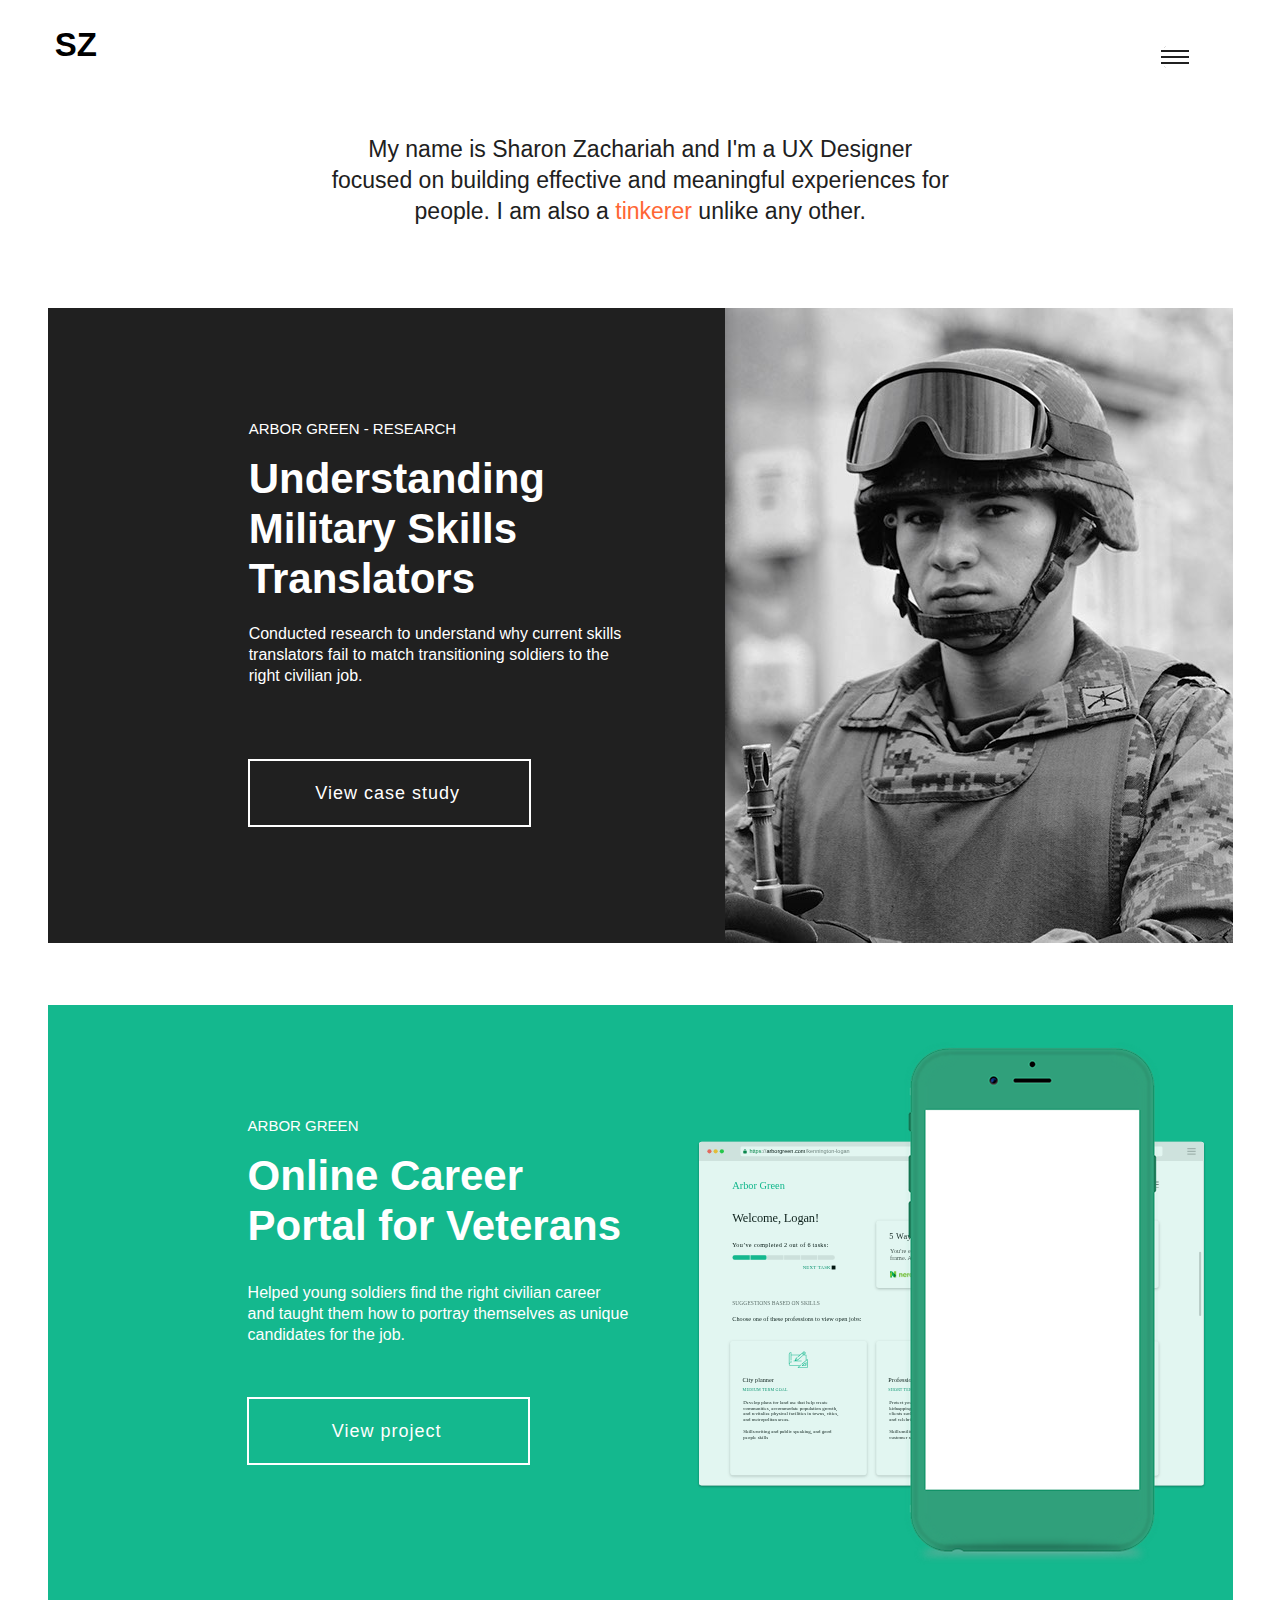
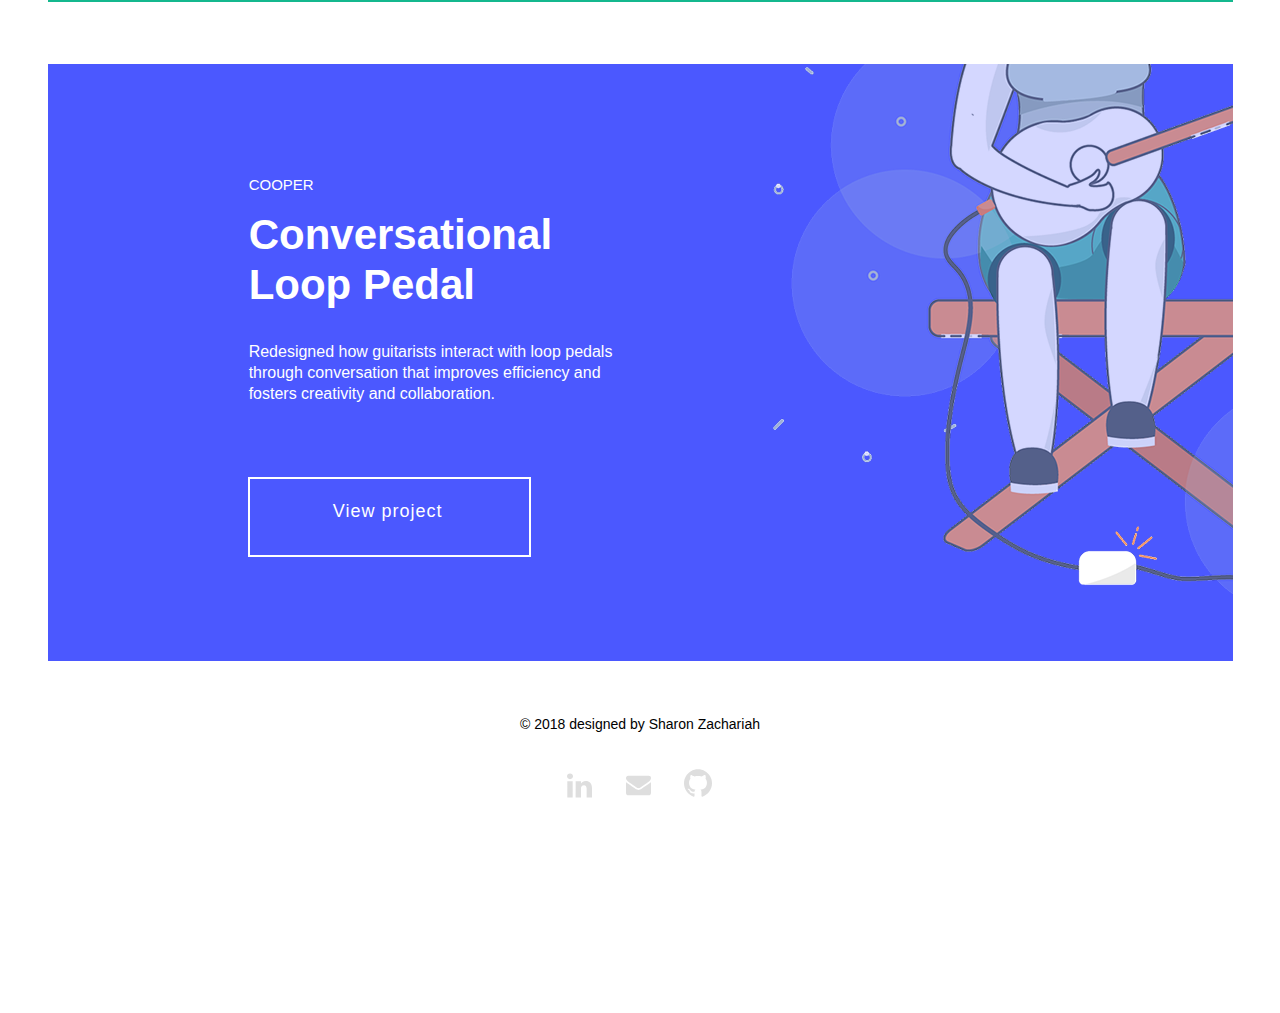
==== commit b10f43b5: "Tinker def" ====
--- a/index.html
+++ b/index.html
@@ -18,14 +18,14 @@
   <!-- CSS -->
   <link rel="stylesheet" type="text/css" href="css/site_global.css?crc=444006867"/>
   <link rel="stylesheet" type="text/css" href="css/master_a-master.css?crc=7188909"/>
-  <link rel="stylesheet" type="text/css" href="css/index.css?crc=459549540" id="pagesheet"/>
+  <link rel="stylesheet" type="text/css" href="css/index.css?crc=499476340" id="pagesheet"/>
   <!-- IE-only CSS -->
   <!--[if lt IE 9]>
   <link rel="stylesheet" type="text/css" href="css/nomq_preview_master_a-master.css?crc=508770084"/>
-  <link rel="stylesheet" type="text/css" href="css/nomq_index.css?crc=115866133" id="nomq_pagesheet"/>
+  <link rel="stylesheet" type="text/css" href="css/nomq_index.css?crc=3897338154" id="nomq_pagesheet"/>
   <![endif]-->
   <!-- JS includes -->
-  <script src="https://use.typekit.net/ik/[base64].js" type="text/javascript"></script>
+  <script src="https://use.typekit.net/ik/[base64].js" type="text/javascript"></script>
   <!-- Other scripts -->
   <script type="text/javascript">
    try {Typekit.load();} catch(e) {}
@@ -544,8 +544,8 @@
     </div>
     <div class="clearfix grpelem" id="ppu17508-4"><!-- column -->
      <div class="clearfix colelem shared_content" id="pu17508-4" data-content-guid="pu17508-4_content"><!-- group -->
-      <a class="nonblock nontext MuseLinkActive clearfix grpelem shared_content" id="u17508-4" href="index.html" data-muse-temp-textContainer-sizePolicy="true" data-muse-temp-textContainer-pinning="true" data-content-guid="u17508-4_content"><!-- content --><p>SZ</p></a>
-      <div class="size_fixed grpelem shared_content" id="u36136" data-sizePolicy="fixed" data-pintopage="page_fluidx" data-content-guid="u36136_content"><!-- custom html -->
+      <a class="nonblock nontext MuseLinkActive clearfix grpelem" id="u17508-4" href="index.html" data-muse-temp-textContainer-sizePolicy="true" data-muse-temp-textContainer-pinning="true"><!-- content --><p>SZ</p></a>
+      <div class="size_fixed grpelem" id="u36136" data-sizePolicy="fixed" data-pintopage="page_fluidx"><!-- custom html -->
        
   <div class="hamburger hamburger--demo-3 js-hover">
     <div class="hamburger__line hamburger__line--01">
@@ -590,9 +590,7 @@
 
       </div>
      </div>
-     <div class="clearfix colelem shared_content" id="u5437-4" data-muse-temp-textContainer-sizePolicy="true" data-muse-temp-textContainer-pinning="true" data-content-guid="u5437-4_content"><!-- content -->
-      <p>My name is Sharon Zachariah and I'm a UX Designer focused on building effective and meaningful experiences for people. I am also a tinkerer unlike any other.</p>
-     </div>
+     <a class="nonblock nontext clearfix colelem shared_content" id="u5437-6" href="tinker.html" data-muse-temp-textContainer-sizePolicy="true" data-muse-temp-textContainer-pinning="true" data-content-guid="u5437-6_content"><!-- content --><p>My name is Sharon Zachariah and I'm a UX Designer focused on building effective and meaningful experiences for people. I am also a <span id="u5437-2">tinkerer</span> unlike any other.</p></a>
      <div class="pointer_cursor clearfix colelem" id="u7572"><!-- group -->
       <a class="block shared_content" href="research.html" data-content-guid="u7572_0_content"><!-- Block link tag --></a>
       <div class="clearfix grpelem shared_content" id="pu7593-4" data-content-guid="pu7593-4_content"><!-- column -->
@@ -621,10 +619,14 @@
         </div>
        </div>
       </div>
-      <div class="clearfix grpelem" id="u34699"><!-- group -->
-       <a class="nonblock nontext clip_frame grpelem" id="u34490" href="arbor-green.html"><!-- svg --><img class="svg temp_no_img_src" id="u34486" data-orig-src="images/just-browser.svg?crc=224420233" alt="" data-mu-svgfallback="images/just%20browser_poster_.png?crc=4020019025" data-heightwidthratio="0.6836935166994106" data-image-width="509" data-image-height="348" src="images/blank.gif?crc=4208392903"/></a>
-       <a class="nonblock nontext clip_frame grpelem" id="u34518" href="arbor-green.html"><!-- image --><img class="block temp_no_img_src" id="u34518_img" data-orig-src="images/mock%20mobasset%2011%402x.png?crc=61020116" alt="" data-heightwidthratio="1.8396226415094339" data-image-width="318" data-image-height="585" src="images/blank.gif?crc=4208392903"/></a>
-       <a class="nonblock nontext clip_frame grpelem" id="u34553" href="arbor-green.html"><!-- image --><img class="block temp_no_img_src" id="u34553_img" data-orig-src="images/ag%20gif%201.gif?crc=96097640" alt="" data-heightwidthratio="1.7793427230046948" data-image-width="213" data-image-height="379" src="images/blank.gif?crc=4208392903"/></a>
+      <div class="clearfix grpelem" id="pu34699"><!-- group -->
+       <div class="clearfix grpelem" id="u34699"><!-- group -->
+        <a class="nonblock nontext clip_frame grpelem" id="u34490" href="arbor-green.html"><!-- svg --><img class="svg temp_no_img_src" id="u34486" data-orig-src="images/just-browser.svg?crc=224420233" alt="" data-mu-svgfallback="images/just%20browser_poster_.png?crc=4020019025" data-heightwidthratio="0.6836935166994106" data-image-width="509" data-image-height="348" src="images/blank.gif?crc=4208392903"/></a>
+        <a class="nonblock nontext clip_frame grpelem" id="u34518" href="arbor-green.html"><!-- image --><img class="block temp_no_img_src" id="u34518_img" data-orig-src="images/mock%20mobasset%2011%402x.png?crc=61020116" alt="" data-heightwidthratio="1.8396226415094339" data-image-width="318" data-image-height="585" src="images/blank.gif?crc=4208392903"/></a>
+       </div>
+       <div class="clip_frame grpelem" id="u42398"><!-- image -->
+        <img class="block temp_no_img_src" id="u42398_img" data-orig-src="images/ag%20gif%201.gif?crc=96097640" alt="" data-heightwidthratio="1.7793427230046948" data-image-width="213" data-image-height="379" src="images/blank.gif?crc=4208392903"/>
+       </div>
       </div>
      </div>
      <div class="pointer_cursor clearfix colelem" id="u6203"><!-- group -->
@@ -661,7 +663,7 @@
     <span class="clearfix grpelem placeholder" data-placeholder-for="pu105_content"><!-- placeholder node --></span>
     <div class="clearfix grpelem temp_no_id" data-orig-id="ppu17508-4"><!-- column -->
      <span class="clearfix colelem placeholder" data-placeholder-for="pu17508-4_content"><!-- placeholder node --></span>
-     <span class="clearfix colelem placeholder" data-placeholder-for="u5437-4_content"><!-- placeholder node --></span>
+     <span class="nonblock nontext clearfix colelem placeholder" data-placeholder-for="u5437-6_content"><!-- placeholder node --></span>
      <div class="pointer_cursor clearfix colelem temp_no_id" data-orig-id="u7572"><!-- group -->
       <span class="block placeholder" data-placeholder-for="u7572_0_content"><!-- placeholder node --></span>
       <span class="clearfix grpelem placeholder" data-placeholder-for="pu7593-4_content"><!-- placeholder node --></span>
@@ -677,10 +679,14 @@
        <span class="nonblock nontext clearfix colelem placeholder" data-placeholder-for="u5261-4_content"><!-- placeholder node --></span>
        <span class="pointer_cursor Button clearfix colelem placeholder" data-placeholder-for="buttonu36270_content"><!-- placeholder node --></span>
       </div>
-      <div class="clearfix grpelem temp_no_id" data-orig-id="u34699"><!-- group -->
-       <a class="nonblock nontext clip_frame grpelem temp_no_id" href="arbor-green.html" data-orig-id="u34490"><!-- svg --><img class="svg temp_no_id temp_no_img_src" data-orig-src="images/just-browser.svg?crc=224420233" alt="" data-mu-svgfallback="images/just%20browser_poster_.png?crc=4020019025" data-heightwidthratio="0.6839378238341969" data-image-width="579" data-image-height="396" data-orig-id="u34486" src="images/blank.gif?crc=4208392903"/></a>
-       <a class="nonblock nontext clip_frame grpelem temp_no_id" href="arbor-green.html" data-orig-id="u34518"><!-- image --><img class="block temp_no_id temp_no_img_src" data-orig-src="images/mock%20mobasset%2011%402x.png?crc=61020116" alt="" data-heightwidthratio="1.842443729903537" data-image-width="311" data-image-height="573" data-orig-id="u34518_img" src="images/blank.gif?crc=4208392903"/></a>
-       <a class="nonblock nontext clip_frame grpelem temp_no_id" href="arbor-green.html" data-orig-id="u34553"><!-- image --><img class="block temp_no_id temp_no_img_src" data-orig-src="images/ag%20gif%201.gif?crc=96097640" alt="" data-heightwidthratio="1.7751196172248804" data-image-width="209" data-image-height="371" data-orig-id="u34553_img" src="images/blank.gif?crc=4208392903"/></a>
+      <div class="clearfix grpelem temp_no_id" data-orig-id="pu34699"><!-- group -->
+       <div class="clearfix grpelem temp_no_id" data-orig-id="u34699"><!-- group -->
+        <a class="nonblock nontext clip_frame grpelem temp_no_id" href="arbor-green.html" data-orig-id="u34490"><!-- svg --><img class="svg temp_no_id temp_no_img_src" data-orig-src="images/just-browser.svg?crc=224420233" alt="" data-mu-svgfallback="images/just%20browser_poster_.png?crc=4020019025" data-heightwidthratio="0.6839378238341969" data-image-width="579" data-image-height="396" data-orig-id="u34486" src="images/blank.gif?crc=4208392903"/></a>
+        <a class="nonblock nontext clip_frame grpelem temp_no_id" href="arbor-green.html" data-orig-id="u34518"><!-- image --><img class="block temp_no_id temp_no_img_src" data-orig-src="images/mock%20mobasset%2011%402x.png?crc=61020116" alt="" data-heightwidthratio="1.842443729903537" data-image-width="311" data-image-height="573" data-orig-id="u34518_img" src="images/blank.gif?crc=4208392903"/></a>
+       </div>
+       <div class="clip_frame grpelem temp_no_id" data-orig-id="u42398"><!-- image -->
+        <img class="block temp_no_id temp_no_img_src" data-orig-src="images/ag%20gif%201.gif?crc=96097640" alt="" data-heightwidthratio="1.7751196172248804" data-image-width="209" data-image-height="371" data-orig-id="u42398_img" src="images/blank.gif?crc=4208392903"/>
+       </div>
       </div>
      </div>
      <div class="pointer_cursor clearfix colelem temp_no_id" data-orig-id="u6203"><!-- group -->
@@ -705,11 +711,8 @@
     <span class="clearfix grpelem placeholder" data-placeholder-for="pu105_content"><!-- placeholder node --></span>
     <span class="browser_width placeholder" data-placeholder-for="u34028-4-bw_content"><!-- placeholder node --></span>
     <div class="clearfix grpelem temp_no_id" data-orig-id="ppu17508-4"><!-- column -->
-     <div class="clearfix colelem temp_no_id" data-orig-id="pu17508-4"><!-- group -->
-      <span class="nonblock nontext MuseLinkActive clearfix grpelem placeholder" data-placeholder-for="u17508-4_content"><!-- placeholder node --></span>
-      <span class="clearfix grpelem placeholder" data-placeholder-for="u5437-4_content"><!-- placeholder node --></span>
-      <span class="size_fixed grpelem placeholder" data-placeholder-for="u36136_content"><!-- placeholder node --></span>
-     </div>
+     <span class="clearfix colelem placeholder" data-placeholder-for="pu17508-4_content"><!-- placeholder node --></span>
+     <span class="nonblock nontext clearfix colelem placeholder" data-placeholder-for="u5437-6_content"><!-- placeholder node --></span>
      <div class="pointer_cursor clearfix colelem temp_no_id" data-orig-id="u7572"><!-- group -->
       <span class="block placeholder" data-placeholder-for="u7572_0_content"><!-- placeholder node --></span>
       <span class="clearfix grpelem placeholder" data-placeholder-for="pu7593-4_content"><!-- placeholder node --></span>
@@ -725,10 +728,14 @@
        <span class="nonblock nontext clearfix colelem placeholder" data-placeholder-for="u5261-4_content"><!-- placeholder node --></span>
        <span class="pointer_cursor Button clearfix colelem placeholder" data-placeholder-for="buttonu36270_content"><!-- placeholder node --></span>
       </div>
-      <div class="clearfix grpelem temp_no_id" data-orig-id="u34699"><!-- group -->
-       <a class="nonblock nontext clip_frame grpelem temp_no_id" href="arbor-green.html" data-orig-id="u34490"><!-- svg --><img class="svg temp_no_id temp_no_img_src" data-orig-src="images/just-browser.svg?crc=224420233" alt="" data-mu-svgfallback="images/just%20browser_poster_.png?crc=4020019025" data-heightwidthratio="0.6839285714285714" data-image-width="560" data-image-height="383" data-orig-id="u34486" src="images/blank.gif?crc=4208392903"/></a>
-       <a class="nonblock nontext clip_frame grpelem temp_no_id" href="arbor-green.html" data-orig-id="u34518"><!-- image --><img class="block temp_no_id temp_no_img_src" data-orig-src="images/mock%20mobasset%2011%402x.png?crc=61020116" alt="" data-heightwidthratio="1.840531561461794" data-image-width="301" data-image-height="554" data-orig-id="u34518_img" src="images/blank.gif?crc=4208392903"/></a>
-       <a class="nonblock nontext clip_frame grpelem temp_no_id" href="arbor-green.html" data-orig-id="u34553"><!-- image --><img class="block temp_no_id temp_no_img_src" data-orig-src="images/ag%20gif%201.gif?crc=96097640" alt="" data-heightwidthratio="1.7772277227722773" data-image-width="202" data-image-height="359" data-orig-id="u34553_img" src="images/blank.gif?crc=4208392903"/></a>
+      <div class="clearfix grpelem temp_no_id" data-orig-id="pu34699"><!-- group -->
+       <div class="clearfix grpelem temp_no_id" data-orig-id="u34699"><!-- group -->
+        <a class="nonblock nontext clip_frame grpelem temp_no_id" href="arbor-green.html" data-orig-id="u34490"><!-- svg --><img class="svg temp_no_id temp_no_img_src" data-orig-src="images/just-browser.svg?crc=224420233" alt="" data-mu-svgfallback="images/just%20browser_poster_.png?crc=4020019025" data-heightwidthratio="0.6839285714285714" data-image-width="560" data-image-height="383" data-orig-id="u34486" src="images/blank.gif?crc=4208392903"/></a>
+        <a class="nonblock nontext clip_frame grpelem temp_no_id" href="arbor-green.html" data-orig-id="u34518"><!-- image --><img class="block temp_no_id temp_no_img_src" data-orig-src="images/mock%20mobasset%2011%402x.png?crc=61020116" alt="" data-heightwidthratio="1.840531561461794" data-image-width="301" data-image-height="554" data-orig-id="u34518_img" src="images/blank.gif?crc=4208392903"/></a>
+       </div>
+       <div class="clip_frame grpelem temp_no_id" data-orig-id="u42398"><!-- image -->
+        <img class="block temp_no_id temp_no_img_src" data-orig-src="images/ag%20gif%201.gif?crc=96097640" alt="" data-heightwidthratio="1.7772277227722773" data-image-width="202" data-image-height="359" data-orig-id="u42398_img" src="images/blank.gif?crc=4208392903"/>
+       </div>
       </div>
      </div>
      <div class="pointer_cursor clearfix colelem temp_no_id" data-orig-id="u6203"><!-- group -->
@@ -737,7 +744,7 @@
       <a class="nonblock nontext clip_frame grpelem temp_no_id" href="cooper.html" data-orig-id="u10375"><!-- image --><img class="block temp_no_id temp_no_img_src" data-orig-src="images/coop%20on%20floorasset%202%402x-crop-u103753.png?crc=3830220848" alt="" data-heightwidthratio="1.1900826446280992" data-image-width="484" data-image-height="576" data-orig-id="u10375_img" src="images/blank.gif?crc=4208392903"/></a>
      </div>
     </div>
-    <div class="verticalspacer" data-offset-top="2065" data-content-above-spacer="2064" data-content-below-spacer="142" data-sizePolicy="fixed" data-pintopage="page_fixedLeft"></div>
+    <div class="verticalspacer" data-offset-top="2083" data-content-above-spacer="2082" data-content-below-spacer="142" data-sizePolicy="fixed" data-pintopage="page_fixedLeft"></div>
     <a class="nonblock nontext clip_frame grpelem temp_no_id" href="http://linkedin.com/in/zachariahsharon/" target="_blank" data-orig-id="u34029"><!-- svg --><img class="svg temp_no_id temp_no_img_src" data-orig-src="images/linkedin-logo.svg?crc=53867140" alt="" data-mu-svgfallback="images/linkedin-logo_poster_.png?crc=3994403120" data-heightwidthratio="1" data-image-width="27" data-image-height="27" data-orig-id="u34030" src="images/blank.gif?crc=4208392903"/></a>
     <a class="nonblock nontext clip_frame grpelem temp_no_id" href="mailto:sharonzachariah83@gmail.com" target="_blank" data-orig-id="u34031"><!-- svg --><img class="svg svg_mar temp_no_id temp_no_img_src" data-orig-src="images/envelope.svg?crc=4008417060" onload="this.style.height=(this.offsetWidth*30.208333333333258/31.416666666666657)+'px'" alt="" data-heightwidthratio="0.967741935483871" data-image-width="31" data-image-height="30" data-orig-id="u34032" src="images/blank.gif?crc=4208392903"/></a>
     <a class="nonblock nontext clip_frame grpelem temp_no_id" href="https://github.com/sharonzachariah/" target="_blank" data-orig-id="u34033"><!-- svg --><img class="svg temp_no_id temp_no_img_src" data-orig-src="images/github-logo.svg?crc=3988996036" alt="" data-mu-svgfallback="images/github-logo_poster_.png?crc=3918314536" data-heightwidthratio="1" data-image-width="34" data-image-height="34" data-orig-id="u34034" src="images/blank.gif?crc=4208392903"/></a>
@@ -750,7 +757,7 @@
     <span class="browser_width placeholder" data-placeholder-for="u34028-4-bw_content"><!-- placeholder node --></span>
     <div class="clearfix grpelem temp_no_id" data-orig-id="ppu17508-4"><!-- column -->
      <span class="clearfix colelem placeholder" data-placeholder-for="pu17508-4_content"><!-- placeholder node --></span>
-     <span class="clearfix colelem placeholder" data-placeholder-for="u5437-4_content"><!-- placeholder node --></span>
+     <span class="nonblock nontext clearfix colelem placeholder" data-placeholder-for="u5437-6_content"><!-- placeholder node --></span>
      <div class="pointer_cursor clearfix colelem temp_no_id" data-orig-id="u7572"><!-- group -->
       <span class="block placeholder" data-placeholder-for="u7572_0_content"><!-- placeholder node --></span>
       <span class="clearfix grpelem placeholder" data-placeholder-for="pu7593-4_content"><!-- placeholder node --></span>
@@ -766,10 +773,14 @@
        <span class="nonblock nontext clearfix colelem placeholder" data-placeholder-for="u5261-4_content"><!-- placeholder node --></span>
        <span class="pointer_cursor Button clearfix colelem placeholder" data-placeholder-for="buttonu36270_content"><!-- placeholder node --></span>
       </div>
-      <div class="clearfix grpelem temp_no_id" data-orig-id="u34699"><!-- group -->
-       <a class="nonblock nontext clip_frame grpelem temp_no_id" href="arbor-green.html" data-orig-id="u34490"><!-- svg --><img class="svg temp_no_id temp_no_img_src" data-orig-src="images/just-browser.svg?crc=224420233" alt="" data-mu-svgfallback="images/just%20browser_poster_.png?crc=4020019025" data-heightwidthratio="0.6842105263157895" data-image-width="399" data-image-height="273" data-orig-id="u34486" src="images/blank.gif?crc=4208392903"/></a>
-       <a class="nonblock nontext clip_frame grpelem temp_no_id" href="arbor-green.html" data-orig-id="u34518"><!-- image --><img class="block temp_no_id temp_no_img_src" data-orig-src="images/mock%20mobasset%2011%402x.png?crc=61020116" alt="" data-heightwidthratio="1.8433734939759037" data-image-width="249" data-image-height="459" data-orig-id="u34518_img" src="images/blank.gif?crc=4208392903"/></a>
-       <a class="nonblock nontext clip_frame grpelem temp_no_id" href="arbor-green.html" data-orig-id="u34553"><!-- image --><img class="block temp_no_id temp_no_img_src" data-orig-src="images/ag%20gif%201.gif?crc=96097640" alt="" data-heightwidthratio="1.778443113772455" data-image-width="167" data-image-height="297" data-orig-id="u34553_img" src="images/blank.gif?crc=4208392903"/></a>
+      <div class="clearfix grpelem temp_no_id" data-orig-id="pu34699"><!-- group -->
+       <div class="clearfix grpelem temp_no_id" data-orig-id="u34699"><!-- group -->
+        <a class="nonblock nontext clip_frame grpelem temp_no_id" href="arbor-green.html" data-orig-id="u34490"><!-- svg --><img class="svg temp_no_id temp_no_img_src" data-orig-src="images/just-browser.svg?crc=224420233" alt="" data-mu-svgfallback="images/just%20browser_poster_.png?crc=4020019025" data-heightwidthratio="0.6842105263157895" data-image-width="399" data-image-height="273" data-orig-id="u34486" src="images/blank.gif?crc=4208392903"/></a>
+        <a class="nonblock nontext clip_frame grpelem temp_no_id" href="arbor-green.html" data-orig-id="u34518"><!-- image --><img class="block temp_no_id temp_no_img_src" data-orig-src="images/mock%20mobasset%2011%402x.png?crc=61020116" alt="" data-heightwidthratio="1.8433734939759037" data-image-width="249" data-image-height="459" data-orig-id="u34518_img" src="images/blank.gif?crc=4208392903"/></a>
+       </div>
+       <div class="clip_frame grpelem temp_no_id" data-orig-id="u42398"><!-- image -->
+        <img class="block temp_no_id temp_no_img_src" data-orig-src="images/ag%20gif%201.gif?crc=96097640" alt="" data-heightwidthratio="1.778443113772455" data-image-width="167" data-image-height="297" data-orig-id="u42398_img" src="images/blank.gif?crc=4208392903"/>
+       </div>
       </div>
      </div>
      <div class="pointer_cursor clearfix colelem temp_no_id" data-orig-id="u6203"><!-- group -->
@@ -790,7 +801,7 @@
     <span class="size_fixed grpelem placeholder" data-placeholder-for="u131_content"><!-- placeholder node --></span>
     <div class="clearfix grpelem temp_no_id" data-orig-id="ppu17508-4"><!-- column -->
      <span class="clearfix colelem placeholder" data-placeholder-for="pu17508-4_content"><!-- placeholder node --></span>
-     <span class="clearfix colelem placeholder" data-placeholder-for="u5437-4_content"><!-- placeholder node --></span>
+     <span class="nonblock nontext clearfix colelem placeholder" data-placeholder-for="u5437-6_content"><!-- placeholder node --></span>
      <div class="browser_width colelem" id="u7572-bw">
       <div class="pointer_cursor temp_no_id" data-orig-id="u7572"><!-- column -->
        <span class="block placeholder" data-placeholder-for="u7572_0_content"><!-- placeholder node --></span>
@@ -868,31 +879,31 @@
 document.getElementById('svgmu').innerHTML = "<a class='global-menu__item global-menu__item--demo-6' href='./index.html' target='_self'>Work</a><a class='global-menu__item global-menu__item--demo-6' href='https://drive.google.com/file/d/10Vd_IMs-sWnFA7EWKDCYkH2XcD_bhzoi/view?usp=sharing' target='_blank'>Resume</a><a class='global-menu__item global-menu__item--demo-6' href='mailto:sharonzachariah83@gmail.com' target='_blank'>Contact</a>";
 }
 else if(3 == 4){
-document.getElementById('svgmu').innerHTML = "<a class='global-menu__item global-menu__item--demo-6' href='./index.html' target='_self'>Work</a><a class='global-menu__item global-menu__item--demo-6' href='https://drive.google.com/file/d/10Vd_IMs-sWnFA7EWKDCYkH2XcD_bhzoi/view?usp=sharing' target='_blank'>Resume</a><a class='global-menu__item global-menu__item--demo-6' href='mailto:sharonzachariah83@gmail.com' target='_blank'>Contact</a><a class='global-menu__item global-menu__item--demo-6' href='#anchor4' target='_self'></a>";
+document.getElementById('svgmu').innerHTML = "<a class='global-menu__item global-menu__item--demo-6' href='./index.html' target='_self'>Work</a><a class='global-menu__item global-menu__item--demo-6' href='https://drive.google.com/file/d/10Vd_IMs-sWnFA7EWKDCYkH2XcD_bhzoi/view?usp=sharing' target='_blank'>Resume</a><a class='global-menu__item global-menu__item--demo-6' href='mailto:sharonzachariah83@gmail.com' target='_blank'>Contact</a><a class='global-menu__item global-menu__item--demo-6' href='' target='_self'></a>";
 }
 else if(3 == 5){
-document.getElementById('svgmu').innerHTML = "<a class='global-menu__item global-menu__item--demo-6' href='./index.html' target='_self'>Work</a><a class='global-menu__item global-menu__item--demo-6' href='https://drive.google.com/file/d/10Vd_IMs-sWnFA7EWKDCYkH2XcD_bhzoi/view?usp=sharing' target='_blank'>Resume</a><a class='global-menu__item global-menu__item--demo-6' href='mailto:sharonzachariah83@gmail.com' target='_blank'>Contact</a><a class='global-menu__item global-menu__item--demo-6' href='#anchor4' target='_self'></a><a class='global-menu__item global-menu__item--demo-6' href='#anchor5' target='_self'>Menu Item 5</a>";
+document.getElementById('svgmu').innerHTML = "<a class='global-menu__item global-menu__item--demo-6' href='./index.html' target='_self'>Work</a><a class='global-menu__item global-menu__item--demo-6' href='https://drive.google.com/file/d/10Vd_IMs-sWnFA7EWKDCYkH2XcD_bhzoi/view?usp=sharing' target='_blank'>Resume</a><a class='global-menu__item global-menu__item--demo-6' href='mailto:sharonzachariah83@gmail.com' target='_blank'>Contact</a><a class='global-menu__item global-menu__item--demo-6' href='' target='_self'></a><a class='global-menu__item global-menu__item--demo-6' href='#anchor5' target='_self'>Menu Item 5</a>";
 }
 else if(3 == 6){
-document.getElementById('svgmu').innerHTML = "<a class='global-menu__item global-menu__item--demo-6' href='./index.html' target='_self'>Work</a><a class='global-menu__item global-menu__item--demo-6' href='https://drive.google.com/file/d/10Vd_IMs-sWnFA7EWKDCYkH2XcD_bhzoi/view?usp=sharing' target='_blank'>Resume</a><a class='global-menu__item global-menu__item--demo-6' href='mailto:sharonzachariah83@gmail.com' target='_blank'>Contact</a><a class='global-menu__item global-menu__item--demo-6' href='#anchor4' target='_self'></a><a class='global-menu__item global-menu__item--demo-6' href='#anchor5' target='_self'>Menu Item 5</a><a class='global-menu__item global-menu__item--demo-6' href='#anchor6' target='_self'>Menu Item 6</a>";
+document.getElementById('svgmu').innerHTML = "<a class='global-menu__item global-menu__item--demo-6' href='./index.html' target='_self'>Work</a><a class='global-menu__item global-menu__item--demo-6' href='https://drive.google.com/file/d/10Vd_IMs-sWnFA7EWKDCYkH2XcD_bhzoi/view?usp=sharing' target='_blank'>Resume</a><a class='global-menu__item global-menu__item--demo-6' href='mailto:sharonzachariah83@gmail.com' target='_blank'>Contact</a><a class='global-menu__item global-menu__item--demo-6' href='' target='_self'></a><a class='global-menu__item global-menu__item--demo-6' href='#anchor5' target='_self'>Menu Item 5</a><a class='global-menu__item global-menu__item--demo-6' href='#anchor6' target='_self'>Menu Item 6</a>";
 }
 else if(3 == 7){
-document.getElementById('svgmu').innerHTML = "<a class='global-menu__item global-menu__item--demo-6' href='./index.html' target='_self'>Work</a><a class='global-menu__item global-menu__item--demo-6' href='https://drive.google.com/file/d/10Vd_IMs-sWnFA7EWKDCYkH2XcD_bhzoi/view?usp=sharing' target='_blank'>Resume</a><a class='global-menu__item global-menu__item--demo-6' href='mailto:sharonzachariah83@gmail.com' target='_blank'>Contact</a><a class='global-menu__item global-menu__item--demo-6' href='#anchor4' target='_self'></a><a class='global-menu__item global-menu__item--demo-6' href='#anchor5' target='_self'>Menu Item 5</a><a class='global-menu__item global-menu__item--demo-6' href='#anchor6' target='_self'>Menu Item 6</a><a class='global-menu__item global-menu__item--demo-6' href='#anchor7' target='_self'>Menu Item 7</a>";
+document.getElementById('svgmu').innerHTML = "<a class='global-menu__item global-menu__item--demo-6' href='./index.html' target='_self'>Work</a><a class='global-menu__item global-menu__item--demo-6' href='https://drive.google.com/file/d/10Vd_IMs-sWnFA7EWKDCYkH2XcD_bhzoi/view?usp=sharing' target='_blank'>Resume</a><a class='global-menu__item global-menu__item--demo-6' href='mailto:sharonzachariah83@gmail.com' target='_blank'>Contact</a><a class='global-menu__item global-menu__item--demo-6' href='' target='_self'></a><a class='global-menu__item global-menu__item--demo-6' href='#anchor5' target='_self'>Menu Item 5</a><a class='global-menu__item global-menu__item--demo-6' href='#anchor6' target='_self'>Menu Item 6</a><a class='global-menu__item global-menu__item--demo-6' href='#anchor7' target='_self'>Menu Item 7</a>";
 }
 else if(3 == 8){
-document.getElementById('svgmu').innerHTML = "<a class='global-menu__item global-menu__item--demo-6' href='./index.html' target='_self'>Work</a><a class='global-menu__item global-menu__item--demo-6' href='https://drive.google.com/file/d/10Vd_IMs-sWnFA7EWKDCYkH2XcD_bhzoi/view?usp=sharing' target='_blank'>Resume</a><a class='global-menu__item global-menu__item--demo-6' href='mailto:sharonzachariah83@gmail.com' target='_blank'>Contact</a><a class='global-menu__item global-menu__item--demo-6' href='#anchor4' target='_self'></a><a class='global-menu__item global-menu__item--demo-6' href='#anchor5' target='_self'>Menu Item 5</a><a class='global-menu__item global-menu__item--demo-6' href='#anchor6' target='_self'>Menu Item 6</a><a class='global-menu__item global-menu__item--demo-6' href='#anchor7' target='_self'>Menu Item 7</a><a class='global-menu__item global-menu__item--demo-6' href='#anchor8' target='_self'>Menu Item 8</a>";
+document.getElementById('svgmu').innerHTML = "<a class='global-menu__item global-menu__item--demo-6' href='./index.html' target='_self'>Work</a><a class='global-menu__item global-menu__item--demo-6' href='https://drive.google.com/file/d/10Vd_IMs-sWnFA7EWKDCYkH2XcD_bhzoi/view?usp=sharing' target='_blank'>Resume</a><a class='global-menu__item global-menu__item--demo-6' href='mailto:sharonzachariah83@gmail.com' target='_blank'>Contact</a><a class='global-menu__item global-menu__item--demo-6' href='' target='_self'></a><a class='global-menu__item global-menu__item--demo-6' href='#anchor5' target='_self'>Menu Item 5</a><a class='global-menu__item global-menu__item--demo-6' href='#anchor6' target='_self'>Menu Item 6</a><a class='global-menu__item global-menu__item--demo-6' href='#anchor7' target='_self'>Menu Item 7</a><a class='global-menu__item global-menu__item--demo-6' href='#anchor8' target='_self'>Menu Item 8</a>";
 }
 else if(3 == 9){
-document.getElementById('svgmu').innerHTML = "<a class='global-menu__item global-menu__item--demo-6' href='./index.html' target='_self'>Work</a><a class='global-menu__item global-menu__item--demo-6' href='https://drive.google.com/file/d/10Vd_IMs-sWnFA7EWKDCYkH2XcD_bhzoi/view?usp=sharing' target='_blank'>Resume</a><a class='global-menu__item global-menu__item--demo-6' href='mailto:sharonzachariah83@gmail.com' target='_blank'>Contact</a><a class='global-menu__item global-menu__item--demo-6' href='#anchor4' target='_self'></a><a class='global-menu__item global-menu__item--demo-6' href='#anchor5' target='_self'>Menu Item 5</a><a class='global-menu__item global-menu__item--demo-6' href='#anchor6' target='_self'>Menu Item 6</a><a class='global-menu__item global-menu__item--demo-6' href='#anchor7' target='_self'>Menu Item 7</a><a class='global-menu__item global-menu__item--demo-6' href='#anchor8' target='_self'>Menu Item 8</a><a class='global-menu__item global-menu__item--demo-6' href='#anchor9' target='_self'>Menu Item 9</a>";
+document.getElementById('svgmu').innerHTML = "<a class='global-menu__item global-menu__item--demo-6' href='./index.html' target='_self'>Work</a><a class='global-menu__item global-menu__item--demo-6' href='https://drive.google.com/file/d/10Vd_IMs-sWnFA7EWKDCYkH2XcD_bhzoi/view?usp=sharing' target='_blank'>Resume</a><a class='global-menu__item global-menu__item--demo-6' href='mailto:sharonzachariah83@gmail.com' target='_blank'>Contact</a><a class='global-menu__item global-menu__item--demo-6' href='' target='_self'></a><a class='global-menu__item global-menu__item--demo-6' href='#anchor5' target='_self'>Menu Item 5</a><a class='global-menu__item global-menu__item--demo-6' href='#anchor6' target='_self'>Menu Item 6</a><a class='global-menu__item global-menu__item--demo-6' href='#anchor7' target='_self'>Menu Item 7</a><a class='global-menu__item global-menu__item--demo-6' href='#anchor8' target='_self'>Menu Item 8</a><a class='global-menu__item global-menu__item--demo-6' href='#anchor9' target='_self'>Menu Item 9</a>";
 }
 else if(3 == 10){
-document.getElementById('svgmu').innerHTML = "<a class='global-menu__item global-menu__item--demo-6' href='./index.html' target='_self'>Work</a><a class='global-menu__item global-menu__item--demo-6' href='https://drive.google.com/file/d/10Vd_IMs-sWnFA7EWKDCYkH2XcD_bhzoi/view?usp=sharing' target='_blank'>Resume</a><a class='global-menu__item global-menu__item--demo-6' href='mailto:sharonzachariah83@gmail.com' target='_blank'>Contact</a><a class='global-menu__item global-menu__item--demo-6' href='#anchor4' target='_self'></a><a class='global-menu__item global-menu__item--demo-6' href='#anchor5' target='_self'>Menu Item 5</a><a class='global-menu__item global-menu__item--demo-6' href='#anchor6' target='_self'>Menu Item 6</a><a class='global-menu__item global-menu__item--demo-6' href='#anchor7' target='_self'>Menu Item 7</a><a class='global-menu__item global-menu__item--demo-6' href='#anchor8' target='_self'>Menu Item 8</a><a class='global-menu__item global-menu__item--demo-6' href='#anchor9' target='_self'>Menu Item 9</a><a class='global-menu__item global-menu__item--demo-6' href='#anchor10' target='_self'>Menu Item 10</a>";
+document.getElementById('svgmu').innerHTML = "<a class='global-menu__item global-menu__item--demo-6' href='./index.html' target='_self'>Work</a><a class='global-menu__item global-menu__item--demo-6' href='https://drive.google.com/file/d/10Vd_IMs-sWnFA7EWKDCYkH2XcD_bhzoi/view?usp=sharing' target='_blank'>Resume</a><a class='global-menu__item global-menu__item--demo-6' href='mailto:sharonzachariah83@gmail.com' target='_blank'>Contact</a><a class='global-menu__item global-menu__item--demo-6' href='' target='_self'></a><a class='global-menu__item global-menu__item--demo-6' href='#anchor5' target='_self'>Menu Item 5</a><a class='global-menu__item global-menu__item--demo-6' href='#anchor6' target='_self'>Menu Item 6</a><a class='global-menu__item global-menu__item--demo-6' href='#anchor7' target='_self'>Menu Item 7</a><a class='global-menu__item global-menu__item--demo-6' href='#anchor8' target='_self'>Menu Item 8</a><a class='global-menu__item global-menu__item--demo-6' href='#anchor9' target='_self'>Menu Item 9</a><a class='global-menu__item global-menu__item--demo-6' href='#anchor10' target='_self'>Menu Item 10</a>";
 }
 else if(3 == 11){
-document.getElementById('svgmu').innerHTML = "<a class='global-menu__item global-menu__item--demo-6' href='./index.html' target='_self'>Work</a><a class='global-menu__item global-menu__item--demo-6' href='https://drive.google.com/file/d/10Vd_IMs-sWnFA7EWKDCYkH2XcD_bhzoi/view?usp=sharing' target='_blank'>Resume</a><a class='global-menu__item global-menu__item--demo-6' href='mailto:sharonzachariah83@gmail.com' target='_blank'>Contact</a><a class='global-menu__item global-menu__item--demo-6' href='#anchor4' target='_self'></a><a class='global-menu__item global-menu__item--demo-6' href='#anchor5' target='_self'>Menu Item 5</a><a class='global-menu__item global-menu__item--demo-6' href='#anchor6' target='_self'>Menu Item 6</a><a class='global-menu__item global-menu__item--demo-6' href='#anchor7' target='_self'>Menu Item 7</a><a class='global-menu__item global-menu__item--demo-6' href='#anchor8' target='_self'>Menu Item 8</a><a class='global-menu__item global-menu__item--demo-6' href='#anchor9' target='_self'>Menu Item 9</a><a class='global-menu__item global-menu__item--demo-6' href='#anchor10' target='_self'>Menu Item 10</a><a class='global-menu__item global-menu__item--demo-6' href='#anchor11' target='_self'>Menu Item 11</a>";
+document.getElementById('svgmu').innerHTML = "<a class='global-menu__item global-menu__item--demo-6' href='./index.html' target='_self'>Work</a><a class='global-menu__item global-menu__item--demo-6' href='https://drive.google.com/file/d/10Vd_IMs-sWnFA7EWKDCYkH2XcD_bhzoi/view?usp=sharing' target='_blank'>Resume</a><a class='global-menu__item global-menu__item--demo-6' href='mailto:sharonzachariah83@gmail.com' target='_blank'>Contact</a><a class='global-menu__item global-menu__item--demo-6' href='' target='_self'></a><a class='global-menu__item global-menu__item--demo-6' href='#anchor5' target='_self'>Menu Item 5</a><a class='global-menu__item global-menu__item--demo-6' href='#anchor6' target='_self'>Menu Item 6</a><a class='global-menu__item global-menu__item--demo-6' href='#anchor7' target='_self'>Menu Item 7</a><a class='global-menu__item global-menu__item--demo-6' href='#anchor8' target='_self'>Menu Item 8</a><a class='global-menu__item global-menu__item--demo-6' href='#anchor9' target='_self'>Menu Item 9</a><a class='global-menu__item global-menu__item--demo-6' href='#anchor10' target='_self'>Menu Item 10</a><a class='global-menu__item global-menu__item--demo-6' href='#anchor11' target='_self'>Menu Item 11</a>";
 }
 else{
-document.getElementById('svgmu').innerHTML = "<a class='global-menu__item global-menu__item--demo-6' href='./index.html' target='_self'>Work</a><a class='global-menu__item global-menu__item--demo-6' href='https://drive.google.com/file/d/10Vd_IMs-sWnFA7EWKDCYkH2XcD_bhzoi/view?usp=sharing' target='_blank'>Resume</a><a class='global-menu__item global-menu__item--demo-6' href='mailto:sharonzachariah83@gmail.com' target='_blank'>Contact</a><a class='global-menu__item global-menu__item--demo-6' href='#anchor4' target='_self'></a><a class='global-menu__item global-menu__item--demo-6' href='#anchor5' target='_self'>Menu Item 5</a><a class='global-menu__item global-menu__item--demo-6' href='#anchor6' target='_self'>Menu Item 6</a><a class='global-menu__item global-menu__item--demo-6' href='#anchor7' target='_self'>Menu Item 7</a><a class='global-menu__item global-menu__item--demo-6' href='#anchor8' target='_self'>Menu Item 8</a><a class='global-menu__item global-menu__item--demo-6' href='#anchor9' target='_self'>Menu Item 9</a><a class='global-menu__item global-menu__item--demo-6' href='#anchor10' target='_self'>Menu Item 10</a><a class='global-menu__item global-menu__item--demo-6' href='#anchor11' target='_self'>Menu Item 11</a><a class='global-menu__item global-menu__item--demo-6' href='#anchor12' target='_self'>Menu Item 12</a>";
+document.getElementById('svgmu').innerHTML = "<a class='global-menu__item global-menu__item--demo-6' href='./index.html' target='_self'>Work</a><a class='global-menu__item global-menu__item--demo-6' href='https://drive.google.com/file/d/10Vd_IMs-sWnFA7EWKDCYkH2XcD_bhzoi/view?usp=sharing' target='_blank'>Resume</a><a class='global-menu__item global-menu__item--demo-6' href='mailto:sharonzachariah83@gmail.com' target='_blank'>Contact</a><a class='global-menu__item global-menu__item--demo-6' href='' target='_self'></a><a class='global-menu__item global-menu__item--demo-6' href='#anchor5' target='_self'>Menu Item 5</a><a class='global-menu__item global-menu__item--demo-6' href='#anchor6' target='_self'>Menu Item 6</a><a class='global-menu__item global-menu__item--demo-6' href='#anchor7' target='_self'>Menu Item 7</a><a class='global-menu__item global-menu__item--demo-6' href='#anchor8' target='_self'>Menu Item 8</a><a class='global-menu__item global-menu__item--demo-6' href='#anchor9' target='_self'>Menu Item 9</a><a class='global-menu__item global-menu__item--demo-6' href='#anchor10' target='_self'>Menu Item 10</a><a class='global-menu__item global-menu__item--demo-6' href='#anchor11' target='_self'>Menu Item 11</a><a class='global-menu__item global-menu__item--demo-6' href='#anchor12' target='_self'>Menu Item 12</a>";
 }
 
 require(['https://cdn.jsdelivr.net/npm/jquery.easing@1.4.1/jquery.easing.min.js'], function() {
--- a/css/index.css
+++ b/css/index.css
@@ -1 +1 @@
-.version.index{color:#00001B;background-color:#642B64;}.js body{visibility:hidden;}.js body.initialized{visibility:visible;}@media (min-width: 1201px), print{#bp_infinity.active{display:block;}#page{z-index:1;min-height:2398px;background-image:none;border-width:0px;border-color:#000000;background-color:transparent;padding-bottom:10px;width:100%;max-width:1225px;margin-left:auto;margin-right:auto;}#pu105{z-index:12;margin-right:-10000px;margin-top:80px;width:7.03%;}#u105{z-index:12;width:50px;min-height:88px;border-width:0px;border-color:transparent;background-color:transparent;position:relative;margin-right:-10000px;left:41.87%;margin-left:-116.28%;}#u131{z-index:13;width:50px;min-height:54px;border-width:0px;border-color:transparent;background-color:transparent;position:relative;margin-right:-10000px;left:0px;margin-left:-100px;}#ppu17508-4{z-index:0;padding-bottom:0px;margin-right:-10000px;margin-top:25px;width:96.74%;margin-left:1.64%;}#pu17508-4{z-index:83;width:97.3%;margin-left:0.6%;}#u17508-4{z-index:83;min-height:75px;position:relative;margin-right:-10000px;width:9.63%;}#u36136{z-index:87;width:65px;min-height:64px;position:relative;margin-right:-10000px;left:94.37%;}#u5437-4{z-index:41;min-height:113px;background-color:transparent;line-height:31px;text-align:center;font-size:23px;font-family:proxima-nova, sans-serif;font-weight:500;margin-top:34px;position:relative;width:52.58%;margin-left:23.72%;}#u7572{z-index:15;background-color:#202020;margin-top:61px;position:relative;width:100%;}#pu7593-4{z-index:21;margin-right:-10000px;margin-top:112px;width:32.33%;margin-left:16.88%;}#u7593-4{z-index:21;min-height:41px;background-color:transparent;line-height:18px;color:#FFFFFF;font-size:15px;font-family:proxima-nova, sans-serif;font-weight:500;position:relative;width:62.15%;margin-left:0.27%;}#u7584-4{z-index:49;min-height:112px;background-color:transparent;line-height:50px;color:#FFFFFF;font-size:42px;font-family:proxima-nova, sans-serif;font-weight:600;top:-7px;margin-bottom:-7px;position:relative;width:99.74%;margin-left:0.27%;}#u7602-4{z-index:33;min-height:138px;background-color:transparent;line-height:21px;color:#FFFFFF;font-size:16px;font-family:proxima-nova, sans-serif;font-weight:400;margin-top:19px;position:relative;width:99.74%;margin-left:0.27%;}#buttonu7611{z-index:57;border-style:solid;border-width:2px;border-color:#FFFFFF;background-color:transparent;padding-bottom:20px;top:-2px;margin-bottom:-2px;position:relative;width:72.85%;}#u7612-4{z-index:58;min-height:23px;background-color:transparent;line-height:22px;text-align:center;letter-spacing:1px;color:#FFFFFF;font-size:18px;font-family:proxima-nova, sans-serif;font-weight:500;position:relative;margin-right:-10000px;margin-top:21px;width:54.49%;left:22.23%;}#buttonu7611:hover #u7612-4 p{color:#202020;visibility:inherit;}#u27386{z-index:74;background-color:transparent;position:relative;margin-right:-10000px;width:42.87%;left:57.14%;}#u4965{z-index:14;background-color:#14B88E;padding-bottom:6px;margin-top:62px;position:relative;width:100%;}#pu5108-4{z-index:17;padding-bottom:0px;margin-right:-10000px;margin-top:112px;width:32.24%;margin-left:16.88%;}#u5108-4{z-index:17;min-height:41px;background-color:transparent;line-height:18px;color:#FFFFFF;font-size:15px;font-family:proxima-nova, sans-serif;font-weight:500;position:relative;width:62.31%;}#u6077-4{z-index:45;min-height:112px;background-color:transparent;line-height:50px;color:#FFFFFF;font-size:42px;font-family:proxima-nova, sans-serif;font-weight:600;top:-7px;margin-bottom:-7px;position:relative;width:100%;}#pu5261-4{z-index:29;margin-top:19px;width:100%;}#u5261-4{z-index:29;min-height:138px;background-color:transparent;line-height:21px;color:#FFFFFF;font-size:16px;font-family:proxima-nova, sans-serif;font-weight:400;position:relative;margin-right:-10000px;width:100%;}#buttonu36270{z-index:67;border-style:solid;border-width:2px;border-color:#FFFFFF;background-color:#14B88E;padding-bottom:20px;margin-bottom:-2px;position:relative;margin-right:-10000px;margin-top:115px;width:73.04%;left:-0.27%;}#buttonu36270:hover{background-color:#FFFFFF;min-height:0px;width:73.04%;margin:115px -10000px -2px 0%;}#u36271-4{z-index:68;min-height:23px;background-color:transparent;line-height:22px;text-align:center;letter-spacing:1px;color:#FFFFFF;font-size:18px;font-family:proxima-nova, sans-serif;font-weight:500;position:relative;margin-right:-10000px;margin-top:21px;width:54.49%;left:22.23%;}#buttonu36270:hover #u36271-4 p{color:#14B88E;visibility:inherit;}#u34699{z-index:76;border-width:0px;border-color:transparent;background-color:transparent;position:relative;margin-right:-10000px;margin-top:6px;width:42.96%;left:54.77%;}#u34490{z-index:77;background-color:transparent;opacity:0.88;-ms-filter:"progid:DXImageTransform.Microsoft.Alpha(Opacity=88)";filter:alpha(opacity=88);position:relative;margin-right:-10000px;margin-top:130px;width:100%;}#u34486{z-index:78;display:block;width:100%;}#u34518{z-index:79;background-color:transparent;position:relative;margin-right:-10000px;width:62.48%;left:34.58%;}#u34553{z-index:81;background-color:transparent;position:relative;margin-right:-10000px;margin-top:99px;width:41.85%;left:45%;}#u27386_img,#u34518_img,#u34553_img{width:100%;}#u6203{z-index:16;background-color:#4B58FF;margin-top:62px;position:relative;width:100%;}#pu6233-4{z-index:25;margin-right:-10000px;margin-top:112px;width:32.33%;margin-left:16.88%;}#u6233-4{z-index:25;min-height:41px;background-color:transparent;line-height:18px;color:#FFFFFF;font-size:15px;font-family:proxima-nova, sans-serif;font-weight:500;position:relative;width:62.15%;margin-left:0.27%;}#u6224-4{z-index:53;min-height:112px;background-color:transparent;line-height:50px;color:#FFFFFF;font-size:42px;font-family:proxima-nova, sans-serif;font-weight:600;top:-7px;margin-bottom:-7px;position:relative;width:99.74%;margin-left:0.27%;}#u6215-4{z-index:37;min-height:138px;background-color:transparent;line-height:21px;color:#FFFFFF;font-size:16px;font-family:proxima-nova, sans-serif;font-weight:400;margin-top:19px;position:relative;width:99.74%;margin-left:0.27%;}#buttonu6242{z-index:62;border-style:solid;border-width:2px;border-color:#FFFFFF;background-color:#4B58FF;padding-bottom:32px;top:-2px;margin-bottom:-2px;position:relative;width:72.85%;}#buttonu7611:hover,#buttonu6242:hover{background-color:#FFFFFF;min-height:0px;width:72.85%;margin:0px 0px -2px 0%;}#u6243-4{z-index:63;min-height:23px;background-color:transparent;line-height:22px;text-align:center;letter-spacing:1px;color:#FFFFFF;font-size:18px;font-family:proxima-nova, sans-serif;font-weight:500;position:relative;margin-right:-10000px;margin-top:21px;width:54.49%;left:22.23%;}#buttonu7611:hover #u7612-4,#buttonu36270:hover #u36271-4,#buttonu6242:hover #u6243-4{padding-top:0px;padding-bottom:0px;min-height:23px;width:54.49%;margin:21px -10000px 0px 0%;}#buttonu6242:hover #u6243-4 p{color:#4B58FF;visibility:inherit;}#u10375{z-index:72;background-color:transparent;margin-bottom:-1px;position:relative;margin-right:-10000px;width:50.89%;left:49.12%;}#u10375_img{padding-left:23.71475953565506%;padding-bottom:7.79436152570481%;width:76.29%;}.css_verticalspacer .verticalspacer{height:calc(100vh - 2420px);}#pu34028-4{z-index:2;padding-bottom:0px;margin-right:-10000px;margin-top:15px;width:100%;}#u34028-4,#u34028-4-bw{z-index:2;min-height:17px;}#pu34029{z-index:6;margin-top:36px;width:11.84%;margin-left:44%;}#u34029{z-index:6;position:relative;margin-right:-10000px;margin-top:4px;width:17.25%;}#u34030{z-index:7;width:100%;}#u34031{z-index:8;position:relative;margin-right:-10000px;margin-top:4px;width:17.25%;left:40.69%;}#u34032{z-index:9;width:100%;}#u34033{z-index:10;position:relative;margin-right:-10000px;width:19.32%;left:80.69%;}#u34034{z-index:11;width:100%;}#muse_css_mq,.html{background-color:#FFFFFF;}body{position:relative;padding-bottom:52px;}.verticalspacer{min-height:40px;}}@media (min-width: 1161px) and (max-width: 1200px){#muse_css_mq{background-color:#0004b0;}#bp_1200.active{display:block;}#page{z-index:1;min-height:2279px;background-image:none;border-width:0px;border-color:#000000;background-color:transparent;padding-bottom:10px;width:100%;max-width:1200px;margin-left:auto;margin-right:auto;}#pu105{z-index:12;margin-right:-10000px;margin-top:80px;width:7.34%;}#u105{z-index:12;width:50px;min-height:88px;border-width:0px;border-color:transparent;background-color:transparent;position:relative;margin-right:-10000px;left:43.19%;margin-left:-113.64%;}#u131{z-index:13;width:50px;min-height:54px;border-width:0px;border-color:transparent;background-color:transparent;position:relative;margin-right:-10000px;left:0px;margin-left:-100px;}#ppu17508-4{z-index:0;margin-right:-10000px;margin-top:25px;width:96.67%;margin-left:1.67%;}#pu17508-4{z-index:83;width:97.5%;margin-left:0.61%;}#u17508-4{z-index:83;min-height:75px;position:relative;margin-right:-10000px;width:9.64%;}#u36136{z-index:87;width:65px;min-height:64px;position:relative;margin-right:-10000px;left:94.26%;}#u5437-4{z-index:41;min-height:113px;background-color:transparent;line-height:31px;text-align:center;font-size:23px;font-family:proxima-nova, sans-serif;font-weight:500;margin-top:17px;position:relative;width:53.54%;margin-left:23.28%;}#u7572{z-index:15;background-color:#202020;padding-bottom:1px;margin-top:42px;position:relative;width:100%;}#pu7593-4{z-index:21;margin-right:-10000px;margin-top:80px;width:32.33%;margin-left:8.45%;}#u7593-4{z-index:21;min-height:41px;background-color:transparent;line-height:18px;color:#FFFFFF;font-size:15px;font-family:proxima-nova, sans-serif;font-weight:500;position:relative;width:62.14%;margin-left:0.54%;}#u7584-4{z-index:49;min-height:112px;background-color:transparent;line-height:50px;color:#FFFFFF;font-size:42px;font-family:proxima-nova, sans-serif;font-weight:600;top:-6px;margin-bottom:-6px;position:relative;width:99.74%;margin-left:0.27%;}#u7602-4{z-index:33;min-height:75px;background-color:transparent;line-height:21px;color:#FFFFFF;font-size:16px;font-family:proxima-nova, sans-serif;font-weight:400;margin-top:16px;position:relative;width:99.47%;}#buttonu7611{z-index:57;border-style:solid;border-width:2px;border-color:#FFFFFF;background-color:transparent;padding-bottom:20px;margin-top:60px;position:relative;width:72.8%;}#buttonu7611:hover{background-color:#FFFFFF;min-height:0px;width:72.8%;margin:60px 0px 0px 0%;}#u7612-4{z-index:58;min-height:23px;background-color:transparent;line-height:22px;text-align:center;letter-spacing:1px;color:#FFFFFF;font-size:18px;font-family:proxima-nova, sans-serif;font-weight:500;position:relative;margin-right:-10000px;margin-top:21px;width:54.58%;left:22.35%;}#buttonu7611:hover #u7612-4 p{color:#202020;visibility:inherit;}#u27386{z-index:74;background-color:transparent;position:relative;margin-right:-10000px;width:41.3%;left:58.71%;}#u4965{z-index:14;background-color:#14B88E;padding-bottom:27px;margin-top:35px;position:relative;width:100%;}#pu5108-4{z-index:17;padding-bottom:0px;margin-right:-10000px;margin-top:87px;width:32.33%;margin-left:8.45%;}#u5108-4{z-index:17;min-height:41px;background-color:transparent;line-height:18px;color:#FFFFFF;font-size:15px;font-family:proxima-nova, sans-serif;font-weight:500;position:relative;width:62.14%;}#u6077-4{z-index:45;min-height:112px;background-color:transparent;line-height:50px;color:#FFFFFF;font-size:42px;font-family:proxima-nova, sans-serif;font-weight:600;top:-6px;margin-bottom:-6px;position:relative;width:99.74%;}#u5261-4{z-index:29;min-height:105px;background-color:transparent;line-height:21px;color:#FFFFFF;font-size:16px;font-family:proxima-nova, sans-serif;font-weight:400;margin-top:4px;position:relative;width:99.47%;margin-left:0.27%;}#buttonu36270{z-index:67;border-style:solid;border-width:2px;border-color:#FFFFFF;background-color:#14B88E;padding-bottom:20px;margin-top:34px;position:relative;width:72.8%;}#buttonu36270:hover{background-color:#FFFFFF;min-height:0px;width:72.8%;margin:34px 0px 0px 0%;}#u36271-4{z-index:68;min-height:23px;background-color:transparent;line-height:22px;text-align:center;letter-spacing:1px;color:#FFFFFF;font-size:18px;font-family:proxima-nova, sans-serif;font-weight:500;position:relative;margin-right:-10000px;margin-top:21px;width:54.58%;left:22.35%;}#buttonu36270:hover #u36271-4 p{color:#14B88E;visibility:inherit;}#u34699{z-index:76;border-width:0px;border-color:transparent;background-color:transparent;position:relative;margin-right:-10000px;width:49.92%;left:46.73%;}#u34490{z-index:77;background-color:transparent;opacity:0.88;-ms-filter:"progid:DXImageTransform.Microsoft.Alpha(Opacity=88)";filter:alpha(opacity=88);position:relative;margin-right:-10000px;margin-top:87px;width:100%;}#u34486{z-index:78;display:block;width:100%;}#u34518{z-index:79;background-color:transparent;position:relative;margin-right:-10000px;width:53.72%;left:36.1%;}#u34553{z-index:81;background-color:transparent;position:relative;margin-right:-10000px;margin-top:97px;width:36.1%;left:44.91%;}#u27386_img,#u34518_img,#u34553_img{width:100%;}#u6203{z-index:16;background-color:#4B58FF;margin-top:35px;position:relative;width:100%;}#pu6233-4{z-index:25;margin-right:-10000px;margin-top:93px;width:32.42%;margin-left:8.19%;}#u6233-4{z-index:25;min-height:41px;background-color:transparent;line-height:18px;color:#FFFFFF;font-size:15px;font-family:proxima-nova, sans-serif;font-weight:500;position:relative;width:61.97%;margin-left:0.8%;}#u6224-4{z-index:53;min-height:112px;background-color:transparent;line-height:50px;color:#FFFFFF;font-size:42px;font-family:proxima-nova, sans-serif;font-weight:600;margin-top:3px;position:relative;width:99.47%;margin-left:0.54%;}#u6215-4{z-index:37;min-height:88px;background-color:transparent;line-height:21px;color:#FFFFFF;font-size:16px;font-family:proxima-nova, sans-serif;font-weight:400;margin-top:10px;position:relative;width:99.21%;margin-left:0.8%;}#buttonu6242{z-index:62;border-style:solid;border-width:2px;border-color:#FFFFFF;background-color:#4B58FF;padding-bottom:20px;margin-top:61px;position:relative;width:72.61%;}#buttonu6242:hover{background-color:#FFFFFF;min-height:0px;width:72.61%;margin:61px 0px 0px 0%;}#u6243-4{z-index:63;min-height:23px;background-color:transparent;line-height:22px;text-align:center;letter-spacing:1px;color:#FFFFFF;font-size:18px;font-family:proxima-nova, sans-serif;font-weight:500;position:relative;margin-right:-10000px;margin-top:21px;width:54.58%;left:22.35%;}#buttonu7611:hover #u7612-4,#buttonu36270:hover #u36271-4,#buttonu6242:hover #u6243-4{padding-top:0px;padding-bottom:0px;min-height:23px;width:54.58%;margin:21px -10000px 0px 0%;}#buttonu6242:hover #u6243-4 p{color:#4B58FF;visibility:inherit;}#u10375{z-index:72;background-color:transparent;position:relative;margin-right:-10000px;width:52.16%;left:47.85%;}#u10375_img{padding-left:17.357851985559563%;padding-bottom:0.8265643802647412%;width:82.65%;}.css_verticalspacer .verticalspacer{height:calc(100vh - 2316px);}#pu34028-4{z-index:2;padding-bottom:1px;margin-right:-10000px;margin-top:15px;width:100%;}#u34028-4,#u34028-4-bw{z-index:2;min-height:17px;}#pu34029{z-index:6;margin-top:36px;width:11.84%;margin-left:44%;}#u34029{z-index:6;position:relative;margin-right:-10000px;margin-top:4px;width:16.91%;}#u34030{z-index:7;width:100%;}#u34031{z-index:8;position:relative;margin-right:-10000px;margin-top:4px;width:16.91%;left:40.15%;}#u34032{z-index:9;width:100%;}#u34033{z-index:10;position:relative;margin-right:-10000px;width:19.02%;left:80.99%;}#u34034{z-index:11;width:100%;}.html{background-color:#FFFFFF;}body{position:relative;overflow-x:hidden;padding-bottom:67px;}.verticalspacer{min-height:40px;}}@media (min-width: 961px) and (max-width: 1160px){#muse_css_mq{background-color:#000488;}#bp_1160.active{display:block;}#page{z-index:1;min-height:2289px;background-image:none;border-width:0px;border-color:#000000;background-color:transparent;width:100%;max-width:1160px;margin-left:auto;margin-right:auto;}#pu105{z-index:12;margin-right:-10000px;margin-top:62px;width:7.76%;}#u105{z-index:12;width:50px;min-height:88px;border-width:0px;border-color:transparent;background-color:transparent;position:relative;margin-right:-10000px;left:44.45%;margin-left:-111.12%;}#u131{z-index:13;width:50px;min-height:54px;border-width:0px;border-color:transparent;background-color:transparent;position:relative;margin-right:-10000px;left:0px;margin-left:-100px;}#u34028-4{z-index:2;min-height:17px;position:fixed;bottom:107px;}#u34028-4-bw{z-index:2;}#ppu17508-4{z-index:0;margin-right:-10000px;margin-top:27px;width:96.64%;margin-left:1.64%;}#pu17508-4{z-index:83;width:90.19%;margin-left:4.29%;}#u17508-4{z-index:83;min-height:75px;position:relative;margin-right:-10000px;margin-top:13px;width:6.93%;}#u5437-4{z-index:41;min-height:113px;background-color:transparent;line-height:31px;text-align:center;font-size:23px;font-family:proxima-nova, sans-serif;font-weight:500;position:relative;margin-right:-10000px;margin-top:72px;width:59.35%;left:21.07%;}#u36136{z-index:87;width:64px;min-height:64px;position:relative;margin-right:-10000px;left:93.67%;}#u7572{z-index:15;background-color:#202020;padding-bottom:1px;margin-top:42px;position:relative;width:100%;}#pu7593-4{z-index:21;margin-right:-10000px;margin-top:80px;width:32.39%;margin-left:8.48%;}#u7593-4{z-index:21;min-height:41px;background-color:transparent;line-height:18px;color:#FFFFFF;font-size:15px;font-family:proxima-nova, sans-serif;font-weight:500;position:relative;width:62.26%;margin-left:0.56%;}#u7584-4{z-index:49;min-height:112px;background-color:transparent;line-height:50px;color:#FFFFFF;font-size:42px;font-family:proxima-nova, sans-serif;font-weight:600;top:-6px;margin-bottom:-6px;position:relative;width:99.73%;margin-left:0.28%;}#u7602-4{z-index:33;min-height:75px;background-color:transparent;line-height:21px;color:#FFFFFF;font-size:16px;font-family:proxima-nova, sans-serif;font-weight:400;margin-top:16px;position:relative;width:99.45%;}#buttonu7611{z-index:57;border-style:solid;border-width:2px;border-color:#FFFFFF;background-color:transparent;padding-bottom:20px;margin-top:60px;position:relative;width:72.73%;}#buttonu7611:hover{background-color:#FFFFFF;min-height:0px;width:72.73%;margin:60px 0px 0px 0%;}#u7612-4{z-index:58;min-height:23px;background-color:transparent;line-height:22px;text-align:center;letter-spacing:1px;color:#FFFFFF;font-size:18px;font-family:proxima-nova, sans-serif;font-weight:500;position:relative;margin-right:-10000px;margin-top:21px;width:54.55%;left:22.35%;}#buttonu7611:hover #u7612-4 p{color:#202020;visibility:inherit;}#u27386{z-index:74;background-color:transparent;position:relative;margin-right:-10000px;width:41.31%;left:58.7%;}#u4965{z-index:14;background-color:#14B88E;padding-bottom:27px;margin-top:35px;position:relative;width:100%;}#pu5108-4{z-index:17;padding-bottom:0px;margin-right:-10000px;margin-top:87px;width:32.3%;margin-left:8.48%;}#u5108-4{z-index:17;min-height:41px;background-color:transparent;line-height:18px;color:#FFFFFF;font-size:15px;font-family:proxima-nova, sans-serif;font-weight:500;position:relative;width:62.44%;margin-left:0.28%;}#u6077-4{z-index:45;min-height:112px;background-color:transparent;line-height:50px;color:#FFFFFF;font-size:42px;font-family:proxima-nova, sans-serif;font-weight:600;top:-6px;margin-bottom:-6px;position:relative;width:100%;margin-left:0.28%;}#u5261-4{z-index:29;min-height:105px;background-color:transparent;line-height:21px;color:#FFFFFF;font-size:16px;font-family:proxima-nova, sans-serif;font-weight:400;margin-top:4px;position:relative;width:99.73%;margin-left:0.28%;}#buttonu36270{z-index:67;border-style:solid;border-width:2px;border-color:#FFFFFF;background-color:#14B88E;padding-bottom:20px;margin-top:34px;position:relative;width:72.93%;}#buttonu36270:hover{background-color:#FFFFFF;min-height:0px;width:72.93%;margin:34px 0px 0px 0%;}#u36271-4{z-index:68;min-height:23px;background-color:transparent;line-height:22px;text-align:center;letter-spacing:1px;color:#FFFFFF;font-size:18px;font-family:proxima-nova, sans-serif;font-weight:500;position:relative;margin-right:-10000px;margin-top:21px;width:54.55%;left:22.35%;}#buttonu36270:hover #u36271-4 p{color:#14B88E;visibility:inherit;}#u34699{z-index:76;border-width:0px;border-color:transparent;background-color:transparent;position:relative;margin-right:-10000px;width:49.96%;left:46.75%;}#u34490{z-index:77;background-color:transparent;opacity:0.88;-ms-filter:"progid:DXImageTransform.Microsoft.Alpha(Opacity=88)";filter:alpha(opacity=88);position:relative;margin-right:-10000px;margin-top:87px;width:100%;}#u34486{z-index:78;display:block;width:100%;}#u34518{z-index:79;background-color:transparent;position:relative;margin-right:-10000px;width:53.75%;left:36.08%;}#u34553{z-index:81;background-color:transparent;position:relative;margin-right:-10000px;margin-top:97px;width:36.08%;left:44.83%;}#u27386_img,#u34518_img,#u34553_img{width:100%;}#u6203{z-index:16;background-color:#4B58FF;margin-top:35px;position:relative;width:100%;}#pu6233-4{z-index:25;margin-right:-10000px;margin-top:93px;width:32.48%;margin-left:8.21%;}#u6233-4{z-index:25;min-height:41px;background-color:transparent;line-height:18px;color:#FFFFFF;font-size:15px;font-family:proxima-nova, sans-serif;font-weight:500;position:relative;width:62.09%;margin-left:0.83%;}#u6224-4{z-index:53;min-height:112px;background-color:transparent;line-height:50px;color:#FFFFFF;font-size:42px;font-family:proxima-nova, sans-serif;font-weight:600;margin-top:3px;position:relative;width:99.46%;margin-left:0.55%;}#u6215-4{z-index:37;min-height:88px;background-color:transparent;line-height:21px;color:#FFFFFF;font-size:16px;font-family:proxima-nova, sans-serif;font-weight:400;margin-top:10px;position:relative;width:99.18%;margin-left:0.83%;}#buttonu6242{z-index:62;border-style:solid;border-width:2px;border-color:#FFFFFF;background-color:#4B58FF;padding-bottom:20px;margin-top:61px;position:relative;width:72.53%;}#buttonu6242:hover{background-color:#FFFFFF;min-height:0px;width:72.53%;margin:61px 0px 0px 0%;}#u6243-4{z-index:63;min-height:23px;background-color:transparent;line-height:22px;text-align:center;letter-spacing:1px;color:#FFFFFF;font-size:18px;font-family:proxima-nova, sans-serif;font-weight:500;position:relative;margin-right:-10000px;margin-top:21px;width:54.55%;left:22.35%;}#buttonu7611:hover #u7612-4,#buttonu36270:hover #u36271-4,#buttonu6242:hover #u6243-4{padding-top:0px;padding-bottom:0px;min-height:23px;width:54.55%;margin:21px -10000px 0px 0%;}#buttonu6242:hover #u6243-4 p{color:#4B58FF;visibility:inherit;}#u10375{z-index:72;background-color:transparent;position:relative;margin-right:-10000px;width:52.19%;left:47.82%;}#u10375_img{padding-left:17.272345325532175%;padding-bottom:0.6840532802190961%;width:82.74%;}.css_verticalspacer .verticalspacer{height:calc(100vh - 2206px);}#u34029{z-index:6;position:relative;margin-right:-10000px;margin-top:44px;width:2.33%;left:41.73%;}#u34030{z-index:7;width:100%;}#u34031{z-index:8;position:relative;margin-right:-10000px;margin-top:42px;width:2.68%;left:48.37%;}#u34032{z-index:9;width:100%;}#u34033{z-index:10;position:relative;margin-right:-10000px;margin-top:41px;width:2.94%;left:55.44%;}#u34034{z-index:11;width:100%;}.html{background-color:#FFFFFF;}body{position:relative;overflow-x:hidden;padding-bottom:67px;}.verticalspacer{min-height:149px;}}@media (min-width: 481px) and (max-width: 960px){#muse_css_mq{background-color:#0003c0;}#bp_960.active{display:block;}#page{z-index:1;min-height:1779px;background-image:none;border-width:0px;border-color:#000000;background-color:transparent;width:100%;max-width:960px;margin-left:auto;margin-right:auto;}#u131{z-index:13;width:50px;min-height:54px;border-width:0px;border-color:transparent;background-color:transparent;position:relative;margin-right:-10000px;margin-top:62px;left:-100px;}#u105{z-index:12;width:50px;min-height:88px;border-width:0px;border-color:transparent;background-color:transparent;position:relative;margin-right:-10000px;margin-top:62px;left:-5.21%;}#u34028-4{z-index:2;min-height:17px;position:fixed;bottom:92px;}#u34028-4-bw{z-index:2;}#ppu17508-4{z-index:0;margin-right:-10000px;margin-top:30px;width:95.84%;margin-left:2.09%;}#pu17508-4{z-index:83;width:84.57%;margin-left:4.9%;}#u17508-4{z-index:83;min-height:75px;position:relative;margin-right:-10000px;margin-top:10px;width:28.8%;}#u36136{z-index:87;width:64px;min-height:64px;position:relative;margin-right:-10000px;left:91.78%;}#u5437-4{z-index:41;min-height:113px;background-color:transparent;line-height:31px;text-align:center;font-size:23px;font-family:proxima-nova, sans-serif;font-weight:500;margin-top:1px;position:relative;width:65.66%;margin-left:17.18%;}#u7572{z-index:15;background-color:#202020;padding-bottom:1px;margin-top:19px;position:relative;width:100%;}#pu7593-4{z-index:21;padding-bottom:0px;margin-right:-10000px;margin-top:66px;width:49.14%;margin-left:8.27%;}#u7593-4{z-index:21;min-height:41px;background-color:transparent;line-height:18px;color:#FFFFFF;font-size:15px;font-family:proxima-nova, sans-serif;font-weight:500;position:relative;width:64.83%;margin-left:0.45%;}#u7584-4{z-index:49;min-height:112px;background-color:transparent;line-height:50px;color:#FFFFFF;font-size:42px;font-family:proxima-nova, sans-serif;font-weight:600;position:relative;width:99.56%;margin-left:0.45%;}#u7602-4{z-index:33;min-height:86px;background-color:transparent;line-height:21px;color:#FFFFFF;font-size:16px;font-family:proxima-nova, sans-serif;font-weight:400;margin-top:6px;position:relative;width:82.53%;margin-left:0.23%;}#buttonu7611{z-index:57;border-style:solid;border-width:2px;border-color:#FFFFFF;background-color:transparent;padding-bottom:21px;margin-top:3px;position:relative;width:54.87%;}#buttonu7611:hover{background-color:#FFFFFF;min-height:0px;width:54.87%;margin:3px 0px 0px 0%;}#u7612-4{z-index:58;min-height:23px;background-color:transparent;line-height:22px;text-align:center;letter-spacing:1px;color:#FFFFFF;font-size:18px;font-family:proxima-nova, sans-serif;font-weight:500;position:relative;margin-right:-10000px;margin-top:21px;width:60.49%;left:19.76%;}#buttonu7611:hover #u7612-4{padding-top:0px;padding-bottom:0px;min-height:23px;width:60.49%;margin:21px -10000px 0px 0%;}#buttonu7611:hover #u7612-4 p{color:#202020;visibility:inherit;}#u27386{z-index:74;background-color:transparent;position:relative;margin-right:-10000px;width:39.03%;left:60.98%;}#u4965{z-index:14;background-color:#14B88E;margin-top:35px;position:relative;width:100%;}#pu5108-4{z-index:17;margin-right:-10000px;margin-top:67px;width:41.96%;margin-left:8.16%;}#u5108-4{z-index:17;min-height:41px;background-color:transparent;line-height:18px;color:#FFFFFF;font-size:15px;font-family:proxima-nova, sans-serif;font-weight:500;position:relative;width:48.45%;margin-left:1.04%;}#u6077-4{z-index:45;min-height:112px;background-color:transparent;line-height:50px;color:#FFFFFF;font-size:42px;font-family:proxima-nova, sans-serif;font-weight:600;position:relative;width:98.97%;margin-left:1.04%;}#u5261-4{z-index:29;min-height:91px;background-color:transparent;line-height:21px;color:#FFFFFF;font-size:16px;font-family:proxima-nova, sans-serif;font-weight:400;position:relative;width:96.64%;margin-left:0.78%;}#buttonu36270{z-index:67;border-style:solid;border-width:2px;border-color:#FFFFFF;background-color:#14B88E;padding-bottom:20px;margin-top:8px;position:relative;width:56.74%;}#buttonu36270:hover{background-color:#FFFFFF;min-height:0px;width:56.74%;margin:8px 0px 0px 0%;}#u36271-4{z-index:68;min-height:23px;background-color:transparent;line-height:22px;text-align:center;letter-spacing:1px;color:#FFFFFF;font-size:18px;font-family:proxima-nova, sans-serif;font-weight:500;position:relative;margin-right:-10000px;margin-top:21px;width:54.34%;left:22.38%;}#buttonu36270:hover #u36271-4 p{color:#14B88E;visibility:inherit;}#u34699{z-index:76;border-width:0px;border-color:transparent;background-color:transparent;margin-bottom:-4px;position:relative;margin-right:-10000px;margin-top:-4px;width:43.37%;left:55.01%;}#u34490{z-index:77;background-color:transparent;opacity:0.88;-ms-filter:"progid:DXImageTransform.Microsoft.Alpha(Opacity=88)";filter:alpha(opacity=88);position:relative;margin-right:-10000px;margin-top:93px;width:100%;}#u34486{z-index:78;display:block;width:100%;}#u34518{z-index:79;background-color:transparent;position:relative;margin-right:-10000px;width:62.41%;left:30.33%;}#u34553{z-index:81;background-color:transparent;position:relative;margin-right:-10000px;margin-top:78px;width:41.86%;left:40.86%;}#u27386_img,#u34518_img,#u34553_img{width:100%;}#u6203{z-index:16;background-color:#4B58FF;padding-bottom:4px;margin-top:35px;position:relative;width:100%;}#pu6233-4{z-index:25;margin-right:-10000px;margin-top:67px;width:40.87%;margin-left:8.16%;}#u6233-4{z-index:25;min-height:41px;background-color:transparent;line-height:18px;color:#FFFFFF;font-size:15px;font-family:proxima-nova, sans-serif;font-weight:500;position:relative;width:49.74%;margin-left:1.07%;}#u6224-4{z-index:53;min-height:112px;background-color:transparent;line-height:50px;color:#FFFFFF;font-size:42px;font-family:proxima-nova, sans-serif;font-weight:600;position:relative;width:99.21%;margin-left:0.8%;}#u6215-4{z-index:37;min-height:79px;background-color:transparent;line-height:21px;color:#FFFFFF;font-size:16px;font-family:proxima-nova, sans-serif;font-weight:400;position:relative;width:98.68%;margin-left:1.33%;}#buttonu6242{z-index:62;border-style:solid;border-width:2px;border-color:#FFFFFF;background-color:#4B58FF;padding-bottom:30px;margin-top:19px;position:relative;width:58.25%;}#buttonu6242:hover{background-color:#FFFFFF;min-height:0px;width:58.25%;margin:19px 0px 0px 0%;}#u6243-4{z-index:63;min-height:23px;background-color:transparent;line-height:22px;text-align:center;letter-spacing:1px;color:#FFFFFF;font-size:18px;font-family:proxima-nova, sans-serif;font-weight:500;position:relative;margin-right:-10000px;margin-top:21px;width:54.34%;left:22.38%;}#buttonu36270:hover #u36271-4,#buttonu6242:hover #u6243-4{padding-top:0px;padding-bottom:0px;min-height:23px;width:54.34%;margin:21px -10000px 0px 0%;}#buttonu6242:hover #u6243-4 p{color:#4B58FF;visibility:inherit;}#u10375{z-index:72;background-color:transparent;position:relative;margin-right:-10000px;width:48.92%;left:51.09%;}#u10375_img{padding-left:17.79537138758501%;width:82.23%;}.css_verticalspacer .verticalspacer{height:calc(100vh - 1765px);}#u34029{z-index:6;position:relative;margin-right:-10000px;margin-top:29px;width:3.34%;left:38.65%;}#u34030{z-index:7;width:100%;}#u34031{z-index:8;position:relative;margin-right:-10000px;margin-top:29px;width:3.34%;left:48.23%;}#u34032{z-index:9;width:106.25%;}#u34033{z-index:10;position:relative;margin-right:-10000px;margin-top:29px;width:3.34%;left:57.92%;}#u34034{z-index:11;width:100%;}.html{background-color:#FFFFFF;}body{position:relative;overflow-x:hidden;padding-bottom:37px;}.verticalspacer{min-height:50px;}}@media (max-width: 480px){#muse_css_mq{background-color:#0001e0;}#bp_480.active{display:block;}#page{z-index:1;min-height:2439px;background-image:none;border-width:0px;border-color:#000000;background-color:transparent;width:100%;max-width:480px;margin-left:auto;margin-right:auto;}#u105{z-index:12;width:50px;min-height:88px;border-width:0px;border-color:transparent;background-color:transparent;position:relative;margin-right:-10000px;margin-top:62px;left:-33.55%;}#u131{z-index:13;width:50px;min-height:54px;border-width:0px;border-color:transparent;background-color:transparent;position:relative;margin-right:-10000px;margin-top:62px;left:-100px;}#ppu17508-4{z-index:0;margin-right:-10000px;margin-top:30px;width:100%;}#pu17508-4{z-index:72;width:87.71%;margin-left:6.88%;}#u17508-4{z-index:72;min-height:75px;position:relative;margin-right:-10000px;margin-top:10px;width:26.61%;}#u36136{z-index:76;width:64px;min-height:64px;position:relative;margin-right:-10000px;left:84.8%;}#u5437-4{z-index:41;min-height:113px;background-color:transparent;line-height:31px;text-align:center;font-size:23px;font-family:proxima-nova, sans-serif;font-weight:500;margin-top:48px;position:relative;width:91.46%;margin-left:4.17%;}#u7572{z-index:15;min-height:630px;background-color:#202020;}#u7572_align_to_page{margin-left:auto;margin-right:auto;position:relative;max-width:480px;padding-top:100px;padding-bottom:98px;}#u7593-4{z-index:21;min-height:41px;background-color:transparent;line-height:18px;color:#FFFFFF;font-size:15px;font-family:proxima-nova, sans-serif;font-weight:500;position:relative;width:83.75%;left:8.13%;}#u7584-4{z-index:49;min-height:112px;background-color:transparent;line-height:50px;color:#FFFFFF;font-size:42px;font-family:proxima-nova, sans-serif;font-weight:600;position:relative;width:83.75%;left:8.13%;}#u7602-4{z-index:33;min-height:79px;background-color:transparent;line-height:21px;color:#FFFFFF;font-size:16px;font-family:proxima-nova, sans-serif;font-weight:400;margin-top:19px;position:relative;width:83.75%;left:8.13%;}#buttonu7611{z-index:57;border-style:solid;border-width:2px;border-color:#FFFFFF;background-color:transparent;padding-bottom:31px;margin-top:57px;position:relative;width:55.84%;left:21.67%;}#buttonu7611:hover{background-color:#FFFFFF;min-height:0px;width:55.84%;margin:57px 0px 0px 0%;}#u7612-4{z-index:58;min-height:23px;background-color:transparent;line-height:22px;text-align:center;letter-spacing:1px;color:#FFFFFF;font-size:18px;font-family:proxima-nova, sans-serif;font-weight:500;position:relative;margin-right:-10000px;margin-top:28px;width:66.05%;left:17.54%;}#buttonu7611:hover #u7612-4{padding-top:0px;padding-bottom:0px;min-height:23px;width:66.05%;margin:28px -10000px 0px 0%;}#buttonu7611:hover #u7612-4 p{color:#202020;visibility:inherit;}#u7572-bw{z-index:15;min-height:630px;margin-top:104px;}#u4965{z-index:14;min-height:630px;background-color:#14B88E;}#u4965_align_to_page{margin-left:auto;margin-right:auto;position:relative;max-width:480px;padding-top:105px;padding-bottom:109px;}#u5108-4{z-index:17;min-height:41px;background-color:transparent;line-height:18px;color:#FFFFFF;font-size:15px;font-family:proxima-nova, sans-serif;font-weight:500;position:relative;width:43.55%;left:8.13%;}#u6077-4{z-index:45;min-height:112px;background-color:transparent;line-height:50px;color:#FFFFFF;font-size:42px;font-family:proxima-nova, sans-serif;font-weight:600;position:relative;width:83.75%;left:8.13%;}#u5261-4{z-index:29;min-height:75px;background-color:transparent;line-height:21px;color:#FFFFFF;font-size:16px;font-family:proxima-nova, sans-serif;font-weight:400;margin-top:17px;position:relative;width:83.75%;left:8.13%;}#buttonu36270{z-index:67;border-style:solid;border-width:2px;border-color:#FFFFFF;background-color:#14B88E;padding-bottom:32px;margin-top:81px;position:relative;width:55.84%;left:21.67%;}#buttonu36270:hover{background-color:#FFFFFF;min-height:0px;width:55.84%;margin:81px 0px 0px 0%;}#u36271-4{z-index:68;min-height:23px;background-color:transparent;line-height:22px;text-align:center;letter-spacing:1px;color:#FFFFFF;font-size:18px;font-family:proxima-nova, sans-serif;font-weight:500;position:relative;margin-right:-10000px;margin-top:32px;width:61.57%;left:19.03%;}#buttonu36270:hover #u36271-4 p{color:#14B88E;visibility:inherit;}#u4965-bw{z-index:14;min-height:630px;margin-top:21px;}#u6203{z-index:16;min-height:630px;background-color:#4B58FF;}#u6203_align_to_page{margin-left:auto;margin-right:auto;position:relative;max-width:480px;padding-top:100px;padding-bottom:114px;}#u6233-4{z-index:25;min-height:41px;background-color:transparent;line-height:18px;color:#FFFFFF;font-size:15px;font-family:proxima-nova, sans-serif;font-weight:500;position:relative;width:43.34%;left:8.13%;}#u6224-4{z-index:53;min-height:112px;background-color:transparent;line-height:50px;color:#FFFFFF;font-size:42px;font-family:proxima-nova, sans-serif;font-weight:600;margin-top:1px;position:relative;width:83.75%;left:8.13%;}#u6215-4{z-index:37;min-height:77px;background-color:transparent;line-height:21px;color:#FFFFFF;font-size:16px;font-family:proxima-nova, sans-serif;font-weight:400;margin-top:18px;position:relative;width:83.75%;left:8.13%;}#buttonu6242{z-index:62;border-style:solid;border-width:2px;border-color:#FFFFFF;background-color:#4B58FF;padding-bottom:34px;margin-top:74px;position:relative;width:55.84%;left:21.67%;}#buttonu6242:hover{background-color:#FFFFFF;min-height:0px;width:55.84%;margin:74px 0px 0px 0%;}#u6243-4{z-index:63;min-height:23px;background-color:transparent;line-height:22px;text-align:center;letter-spacing:1px;color:#FFFFFF;font-size:18px;font-family:proxima-nova, sans-serif;font-weight:500;position:relative;margin-right:-10000px;margin-top:32px;width:61.57%;left:19.03%;}#buttonu36270:hover #u36271-4,#buttonu6242:hover #u6243-4{padding-top:0px;padding-bottom:0px;min-height:23px;width:61.57%;margin:32px -10000px 0px 0%;}#buttonu6242:hover #u6243-4 p{color:#4B58FF;visibility:inherit;}#u6203-bw{z-index:16;min-height:630px;margin-top:22px;}#u34028-4{z-index:2;min-height:17px;position:fixed;bottom:76px;}#u34028-4-bw{z-index:2;}.css_verticalspacer .verticalspacer{height:calc(100vh - 2421px);}#u34029{z-index:6;position:relative;margin-right:-10000px;margin-top:45px;width:3.34%;left:38.55%;}#u34030{z-index:7;margin-bottom:-100%;width:200%;}#u34031{z-index:8;position:relative;margin-right:-10000px;margin-top:45px;width:3.34%;left:48.34%;}#u34032{z-index:9;margin-bottom:-100%;width:212.5%;}#u34033{z-index:10;position:relative;margin-right:-10000px;margin-top:45px;width:3.34%;left:57.92%;}#u34034{z-index:11;margin-bottom:-100%;width:200%;}.html{background-color:#FFFFFF;}body{position:relative;overflow-x:hidden;min-width:320px;padding-bottom:37px;}.verticalspacer{min-height:54px;}}+.version.index{color:#00001D;background-color:#C56774;}.js body{visibility:hidden;}.js body.initialized{visibility:visible;}@media (min-width: 1201px), print{#bp_infinity.active{display:block;}#page{z-index:1;min-height:2398px;background-image:none;border-width:0px;border-color:#000000;background-color:transparent;padding-bottom:10px;width:100%;max-width:1225px;margin-left:auto;margin-right:auto;}#pu105{z-index:12;margin-right:-10000px;margin-top:80px;width:7.03%;}#u105{z-index:12;width:50px;min-height:88px;border-width:0px;border-color:transparent;background-color:transparent;position:relative;margin-right:-10000px;left:41.87%;margin-left:-116.28%;}#u131{z-index:13;width:50px;min-height:54px;border-width:0px;border-color:transparent;background-color:transparent;position:relative;margin-right:-10000px;left:0px;margin-left:-100px;}#ppu17508-4{z-index:0;padding-bottom:0px;margin-right:-10000px;margin-top:25px;width:96.74%;margin-left:1.64%;}#pu17508-4{z-index:85;width:97.3%;margin-left:0.6%;}#u17508-4{z-index:85;min-height:75px;position:relative;margin-right:-10000px;width:9.63%;}#u36136{z-index:89;width:65px;min-height:64px;position:relative;margin-right:-10000px;left:94.37%;}#u5437-6{z-index:41;min-height:113px;background-color:transparent;line-height:31px;color:#202020;text-align:center;font-size:23px;font-family:proxima-nova, sans-serif;font-weight:500;margin-top:34px;position:relative;width:52.58%;margin-left:23.72%;}#u5437-2{color:#FF6634;}#u7572{z-index:15;background-color:#202020;margin-top:61px;position:relative;width:100%;}#pu7593-4{z-index:21;margin-right:-10000px;margin-top:112px;width:32.33%;margin-left:16.88%;}#u7593-4{z-index:21;min-height:41px;background-color:transparent;line-height:18px;color:#FFFFFF;font-size:15px;font-family:proxima-nova, sans-serif;font-weight:500;position:relative;width:62.15%;margin-left:0.27%;}#u7584-4{z-index:51;min-height:112px;background-color:transparent;line-height:50px;color:#FFFFFF;font-size:42px;font-family:proxima-nova, sans-serif;font-weight:600;top:-7px;margin-bottom:-7px;position:relative;width:99.74%;margin-left:0.27%;}#u7602-4{z-index:33;min-height:138px;background-color:transparent;line-height:21px;color:#FFFFFF;font-size:16px;font-family:proxima-nova, sans-serif;font-weight:400;margin-top:19px;position:relative;width:99.74%;margin-left:0.27%;}#buttonu7611{z-index:59;border-style:solid;border-width:2px;border-color:#FFFFFF;background-color:transparent;padding-bottom:20px;top:-2px;margin-bottom:-2px;position:relative;width:72.85%;}#u7612-4{z-index:60;min-height:23px;background-color:transparent;line-height:22px;text-align:center;letter-spacing:1px;color:#FFFFFF;font-size:18px;font-family:proxima-nova, sans-serif;font-weight:500;position:relative;margin-right:-10000px;margin-top:21px;width:54.49%;left:22.23%;}#buttonu7611:hover #u7612-4 p{color:#202020;visibility:inherit;}#u27386{z-index:76;background-color:transparent;position:relative;margin-right:-10000px;width:42.87%;left:57.14%;}#u4965{z-index:14;background-color:#14B88E;padding-bottom:6px;margin-top:62px;position:relative;width:100%;}#pu5108-4{z-index:17;padding-bottom:0px;margin-right:-10000px;margin-top:112px;width:32.24%;margin-left:16.88%;}#u5108-4{z-index:17;min-height:41px;background-color:transparent;line-height:18px;color:#FFFFFF;font-size:15px;font-family:proxima-nova, sans-serif;font-weight:500;position:relative;width:62.31%;}#u6077-4{z-index:47;min-height:112px;background-color:transparent;line-height:50px;color:#FFFFFF;font-size:42px;font-family:proxima-nova, sans-serif;font-weight:600;top:-7px;margin-bottom:-7px;position:relative;width:100%;}#pu5261-4{z-index:29;margin-top:19px;width:100%;}#u5261-4{z-index:29;min-height:138px;background-color:transparent;line-height:21px;color:#FFFFFF;font-size:16px;font-family:proxima-nova, sans-serif;font-weight:400;position:relative;margin-right:-10000px;width:100%;}#buttonu36270{z-index:69;border-style:solid;border-width:2px;border-color:#FFFFFF;background-color:#14B88E;padding-bottom:20px;margin-bottom:-2px;position:relative;margin-right:-10000px;margin-top:115px;width:73.04%;left:-0.27%;}#buttonu36270:hover{background-color:#FFFFFF;min-height:0px;width:73.04%;margin:115px -10000px -2px 0%;}#u36271-4{z-index:70;min-height:23px;background-color:transparent;line-height:22px;text-align:center;letter-spacing:1px;color:#FFFFFF;font-size:18px;font-family:proxima-nova, sans-serif;font-weight:500;position:relative;margin-right:-10000px;margin-top:21px;width:54.49%;left:22.23%;}#buttonu36270:hover #u36271-4 p{color:#14B88E;visibility:inherit;}#pu34699{z-index:78;margin-right:-10000px;margin-top:6px;width:42.96%;margin-left:54.77%;}#u34699{z-index:78;border-width:0px;border-color:transparent;background-color:transparent;position:relative;margin-right:-10000px;width:100%;}#u34490{z-index:79;background-color:transparent;opacity:0.88;-ms-filter:"progid:DXImageTransform.Microsoft.Alpha(Opacity=88)";filter:alpha(opacity=88);position:relative;margin-right:-10000px;margin-top:130px;width:100%;}#u34486{z-index:80;display:block;width:100%;}#u34518{z-index:81;background-color:transparent;position:relative;margin-right:-10000px;width:62.48%;left:34.58%;}#u42398{z-index:83;background-color:transparent;position:relative;margin-right:-10000px;margin-top:99px;width:41.85%;left:44.8%;}#u27386_img,#u34518_img,#u42398_img{width:100%;}#u6203{z-index:16;background-color:#4B58FF;margin-top:62px;position:relative;width:100%;}#pu6233-4{z-index:25;margin-right:-10000px;margin-top:112px;width:32.33%;margin-left:16.88%;}#u6233-4{z-index:25;min-height:41px;background-color:transparent;line-height:18px;color:#FFFFFF;font-size:15px;font-family:proxima-nova, sans-serif;font-weight:500;position:relative;width:62.15%;margin-left:0.27%;}#u6224-4{z-index:55;min-height:112px;background-color:transparent;line-height:50px;color:#FFFFFF;font-size:42px;font-family:proxima-nova, sans-serif;font-weight:600;top:-7px;margin-bottom:-7px;position:relative;width:99.74%;margin-left:0.27%;}#u6215-4{z-index:37;min-height:138px;background-color:transparent;line-height:21px;color:#FFFFFF;font-size:16px;font-family:proxima-nova, sans-serif;font-weight:400;margin-top:19px;position:relative;width:99.74%;margin-left:0.27%;}#buttonu6242{z-index:64;border-style:solid;border-width:2px;border-color:#FFFFFF;background-color:#4B58FF;padding-bottom:32px;top:-2px;margin-bottom:-2px;position:relative;width:72.85%;}#buttonu7611:hover,#buttonu6242:hover{background-color:#FFFFFF;min-height:0px;width:72.85%;margin:0px 0px -2px 0%;}#u6243-4{z-index:65;min-height:23px;background-color:transparent;line-height:22px;text-align:center;letter-spacing:1px;color:#FFFFFF;font-size:18px;font-family:proxima-nova, sans-serif;font-weight:500;position:relative;margin-right:-10000px;margin-top:21px;width:54.49%;left:22.23%;}#buttonu7611:hover #u7612-4,#buttonu36270:hover #u36271-4,#buttonu6242:hover #u6243-4{padding-top:0px;padding-bottom:0px;min-height:23px;width:54.49%;margin:21px -10000px 0px 0%;}#buttonu6242:hover #u6243-4 p{color:#4B58FF;visibility:inherit;}#u10375{z-index:74;background-color:transparent;margin-bottom:-1px;position:relative;margin-right:-10000px;width:50.89%;left:49.12%;}#u10375_img{padding-left:23.71475953565506%;padding-bottom:7.79436152570481%;width:76.29%;}.css_verticalspacer .verticalspacer{height:calc(100vh - 2420px);}#pu34028-4{z-index:2;padding-bottom:0px;margin-right:-10000px;margin-top:15px;width:100%;}#u34028-4,#u34028-4-bw{z-index:2;min-height:17px;}#pu34029{z-index:6;margin-top:36px;width:11.84%;margin-left:44%;}#u34029{z-index:6;position:relative;margin-right:-10000px;margin-top:4px;width:17.25%;}#u34030{z-index:7;width:100%;}#u34031{z-index:8;position:relative;margin-right:-10000px;margin-top:4px;width:17.25%;left:40.69%;}#u34032{z-index:9;width:100%;}#u34033{z-index:10;position:relative;margin-right:-10000px;width:19.32%;left:80.69%;}#u34034{z-index:11;width:100%;}#muse_css_mq,.html{background-color:#FFFFFF;}body{position:relative;padding-bottom:52px;}.verticalspacer{min-height:40px;}}@media (min-width: 1161px) and (max-width: 1200px){#muse_css_mq{background-color:#0004b0;}#bp_1200.active{display:block;}#page{z-index:1;min-height:2279px;background-image:none;border-width:0px;border-color:#000000;background-color:transparent;padding-bottom:10px;width:100%;max-width:1200px;margin-left:auto;margin-right:auto;}#pu105{z-index:12;margin-right:-10000px;margin-top:80px;width:7.34%;}#u105{z-index:12;width:50px;min-height:88px;border-width:0px;border-color:transparent;background-color:transparent;position:relative;margin-right:-10000px;left:43.19%;margin-left:-113.64%;}#u131{z-index:13;width:50px;min-height:54px;border-width:0px;border-color:transparent;background-color:transparent;position:relative;margin-right:-10000px;left:0px;margin-left:-100px;}#ppu17508-4{z-index:0;margin-right:-10000px;margin-top:25px;width:96.67%;margin-left:1.67%;}#pu17508-4{z-index:85;width:97.5%;margin-left:0.61%;}#u17508-4{z-index:85;min-height:75px;position:relative;margin-right:-10000px;width:9.64%;}#u36136{z-index:89;width:65px;min-height:64px;position:relative;margin-right:-10000px;left:94.26%;}#u5437-6{z-index:41;min-height:113px;background-color:transparent;line-height:31px;color:#202020;text-align:center;font-size:23px;font-family:proxima-nova, sans-serif;font-weight:500;margin-top:17px;position:relative;width:53.54%;margin-left:23.28%;}#u5437-2{color:#FF6634;}#u7572{z-index:15;background-color:#202020;padding-bottom:1px;margin-top:42px;position:relative;width:100%;}#pu7593-4{z-index:21;margin-right:-10000px;margin-top:80px;width:32.33%;margin-left:8.45%;}#u7593-4{z-index:21;min-height:41px;background-color:transparent;line-height:18px;color:#FFFFFF;font-size:15px;font-family:proxima-nova, sans-serif;font-weight:500;position:relative;width:62.14%;margin-left:0.54%;}#u7584-4{z-index:51;min-height:112px;background-color:transparent;line-height:50px;color:#FFFFFF;font-size:42px;font-family:proxima-nova, sans-serif;font-weight:600;top:-6px;margin-bottom:-6px;position:relative;width:99.74%;margin-left:0.27%;}#u7602-4{z-index:33;min-height:75px;background-color:transparent;line-height:21px;color:#FFFFFF;font-size:16px;font-family:proxima-nova, sans-serif;font-weight:400;margin-top:16px;position:relative;width:99.47%;}#buttonu7611{z-index:59;border-style:solid;border-width:2px;border-color:#FFFFFF;background-color:transparent;padding-bottom:20px;margin-top:60px;position:relative;width:72.8%;}#buttonu7611:hover{background-color:#FFFFFF;min-height:0px;width:72.8%;margin:60px 0px 0px 0%;}#u7612-4{z-index:60;min-height:23px;background-color:transparent;line-height:22px;text-align:center;letter-spacing:1px;color:#FFFFFF;font-size:18px;font-family:proxima-nova, sans-serif;font-weight:500;position:relative;margin-right:-10000px;margin-top:21px;width:54.58%;left:22.35%;}#buttonu7611:hover #u7612-4 p{color:#202020;visibility:inherit;}#u27386{z-index:76;background-color:transparent;position:relative;margin-right:-10000px;width:41.3%;left:58.71%;}#u4965{z-index:14;background-color:#14B88E;padding-bottom:27px;margin-top:35px;position:relative;width:100%;}#pu5108-4{z-index:17;padding-bottom:0px;margin-right:-10000px;margin-top:87px;width:32.33%;margin-left:8.45%;}#u5108-4{z-index:17;min-height:41px;background-color:transparent;line-height:18px;color:#FFFFFF;font-size:15px;font-family:proxima-nova, sans-serif;font-weight:500;position:relative;width:62.14%;}#u6077-4{z-index:47;min-height:112px;background-color:transparent;line-height:50px;color:#FFFFFF;font-size:42px;font-family:proxima-nova, sans-serif;font-weight:600;top:-6px;margin-bottom:-6px;position:relative;width:99.74%;}#u5261-4{z-index:29;min-height:105px;background-color:transparent;line-height:21px;color:#FFFFFF;font-size:16px;font-family:proxima-nova, sans-serif;font-weight:400;margin-top:4px;position:relative;width:99.47%;margin-left:0.27%;}#buttonu36270{z-index:69;border-style:solid;border-width:2px;border-color:#FFFFFF;background-color:#14B88E;padding-bottom:20px;margin-top:34px;position:relative;width:72.8%;}#buttonu36270:hover{background-color:#FFFFFF;min-height:0px;width:72.8%;margin:34px 0px 0px 0%;}#u36271-4{z-index:70;min-height:23px;background-color:transparent;line-height:22px;text-align:center;letter-spacing:1px;color:#FFFFFF;font-size:18px;font-family:proxima-nova, sans-serif;font-weight:500;position:relative;margin-right:-10000px;margin-top:21px;width:54.58%;left:22.35%;}#buttonu36270:hover #u36271-4 p{color:#14B88E;visibility:inherit;}#pu34699{z-index:78;margin-right:-10000px;width:49.92%;margin-left:46.73%;}#u34699{z-index:78;border-width:0px;border-color:transparent;background-color:transparent;position:relative;margin-right:-10000px;width:100%;}#u34490{z-index:79;background-color:transparent;opacity:0.88;-ms-filter:"progid:DXImageTransform.Microsoft.Alpha(Opacity=88)";filter:alpha(opacity=88);position:relative;margin-right:-10000px;margin-top:87px;width:100%;}#u34486{z-index:80;display:block;width:100%;}#u34518{z-index:81;background-color:transparent;position:relative;margin-right:-10000px;width:53.72%;left:36.1%;}#u42398{z-index:83;background-color:transparent;position:relative;margin-right:-10000px;margin-top:97px;width:36.1%;left:44.91%;}#u27386_img,#u34518_img,#u42398_img{width:100%;}#u6203{z-index:16;background-color:#4B58FF;margin-top:35px;position:relative;width:100%;}#pu6233-4{z-index:25;margin-right:-10000px;margin-top:93px;width:32.42%;margin-left:8.19%;}#u6233-4{z-index:25;min-height:41px;background-color:transparent;line-height:18px;color:#FFFFFF;font-size:15px;font-family:proxima-nova, sans-serif;font-weight:500;position:relative;width:61.97%;margin-left:0.8%;}#u6224-4{z-index:55;min-height:112px;background-color:transparent;line-height:50px;color:#FFFFFF;font-size:42px;font-family:proxima-nova, sans-serif;font-weight:600;margin-top:3px;position:relative;width:99.47%;margin-left:0.54%;}#u6215-4{z-index:37;min-height:88px;background-color:transparent;line-height:21px;color:#FFFFFF;font-size:16px;font-family:proxima-nova, sans-serif;font-weight:400;margin-top:10px;position:relative;width:99.21%;margin-left:0.8%;}#buttonu6242{z-index:64;border-style:solid;border-width:2px;border-color:#FFFFFF;background-color:#4B58FF;padding-bottom:20px;margin-top:61px;position:relative;width:72.61%;}#buttonu6242:hover{background-color:#FFFFFF;min-height:0px;width:72.61%;margin:61px 0px 0px 0%;}#u6243-4{z-index:65;min-height:23px;background-color:transparent;line-height:22px;text-align:center;letter-spacing:1px;color:#FFFFFF;font-size:18px;font-family:proxima-nova, sans-serif;font-weight:500;position:relative;margin-right:-10000px;margin-top:21px;width:54.58%;left:22.35%;}#buttonu7611:hover #u7612-4,#buttonu36270:hover #u36271-4,#buttonu6242:hover #u6243-4{padding-top:0px;padding-bottom:0px;min-height:23px;width:54.58%;margin:21px -10000px 0px 0%;}#buttonu6242:hover #u6243-4 p{color:#4B58FF;visibility:inherit;}#u10375{z-index:74;background-color:transparent;position:relative;margin-right:-10000px;width:52.16%;left:47.85%;}#u10375_img{padding-left:17.357851985559563%;padding-bottom:0.8265643802647412%;width:82.65%;}.css_verticalspacer .verticalspacer{height:calc(100vh - 2316px);}#pu34028-4{z-index:2;padding-bottom:1px;margin-right:-10000px;margin-top:15px;width:100%;}#u34028-4,#u34028-4-bw{z-index:2;min-height:17px;}#pu34029{z-index:6;margin-top:36px;width:11.84%;margin-left:44%;}#u34029{z-index:6;position:relative;margin-right:-10000px;margin-top:4px;width:16.91%;}#u34030{z-index:7;width:100%;}#u34031{z-index:8;position:relative;margin-right:-10000px;margin-top:4px;width:16.91%;left:40.15%;}#u34032{z-index:9;width:100%;}#u34033{z-index:10;position:relative;margin-right:-10000px;width:19.02%;left:80.99%;}#u34034{z-index:11;width:100%;}.html{background-color:#FFFFFF;}body{position:relative;overflow-x:hidden;padding-bottom:67px;}.verticalspacer{min-height:40px;}}@media (min-width: 961px) and (max-width: 1160px){#muse_css_mq{background-color:#000488;}#bp_1160.active{display:block;}#page{z-index:1;min-height:2289px;background-image:none;border-width:0px;border-color:#000000;background-color:transparent;width:100%;max-width:1160px;margin-left:auto;margin-right:auto;}#pu105{z-index:12;margin-right:-10000px;margin-top:80px;width:7.76%;}#u105{z-index:12;width:50px;min-height:88px;border-width:0px;border-color:transparent;background-color:transparent;position:relative;margin-right:-10000px;left:44.45%;margin-left:-111.12%;}#u131{z-index:13;width:50px;min-height:54px;border-width:0px;border-color:transparent;background-color:transparent;position:relative;margin-right:-10000px;left:0px;margin-left:-100px;}#u34028-4{z-index:2;min-height:17px;position:fixed;bottom:107px;}#u34028-4-bw{z-index:2;}#ppu17508-4{z-index:0;margin-right:-10000px;margin-top:27px;width:96.64%;margin-left:1.64%;}#pu17508-4{z-index:85;width:90.19%;margin-left:4.29%;}#u17508-4{z-index:85;min-height:75px;position:relative;margin-right:-10000px;margin-top:13px;width:6.93%;}#u36136{z-index:89;width:64px;min-height:64px;position:relative;margin-right:-10000px;left:93.67%;}#u5437-6{z-index:41;min-height:113px;background-color:transparent;line-height:31px;color:#202020;text-align:center;font-size:23px;font-family:proxima-nova, sans-serif;font-weight:500;margin-top:2px;position:relative;width:53.53%;margin-left:23.29%;}#u5437-2{color:#FF6634;}#u7572{z-index:15;background-color:#202020;padding-bottom:1px;margin-top:42px;position:relative;width:100%;}#pu7593-4{z-index:21;margin-right:-10000px;margin-top:80px;width:32.39%;margin-left:8.48%;}#u7593-4{z-index:21;min-height:41px;background-color:transparent;line-height:18px;color:#FFFFFF;font-size:15px;font-family:proxima-nova, sans-serif;font-weight:500;position:relative;width:62.26%;margin-left:0.56%;}#u7584-4{z-index:51;min-height:112px;background-color:transparent;line-height:50px;color:#FFFFFF;font-size:42px;font-family:proxima-nova, sans-serif;font-weight:600;top:-6px;margin-bottom:-6px;position:relative;width:99.73%;margin-left:0.28%;}#u7602-4{z-index:33;min-height:75px;background-color:transparent;line-height:21px;color:#FFFFFF;font-size:16px;font-family:proxima-nova, sans-serif;font-weight:400;margin-top:16px;position:relative;width:99.45%;}#buttonu7611{z-index:59;border-style:solid;border-width:2px;border-color:#FFFFFF;background-color:transparent;padding-bottom:20px;margin-top:60px;position:relative;width:72.73%;}#buttonu7611:hover{background-color:#FFFFFF;min-height:0px;width:72.73%;margin:60px 0px 0px 0%;}#u7612-4{z-index:60;min-height:23px;background-color:transparent;line-height:22px;text-align:center;letter-spacing:1px;color:#FFFFFF;font-size:18px;font-family:proxima-nova, sans-serif;font-weight:500;position:relative;margin-right:-10000px;margin-top:21px;width:54.55%;left:22.35%;}#buttonu7611:hover #u7612-4 p{color:#202020;visibility:inherit;}#u27386{z-index:76;background-color:transparent;position:relative;margin-right:-10000px;width:41.31%;left:58.7%;}#u4965{z-index:14;background-color:#14B88E;padding-bottom:27px;margin-top:35px;position:relative;width:100%;}#pu5108-4{z-index:17;padding-bottom:0px;margin-right:-10000px;margin-top:87px;width:32.3%;margin-left:8.48%;}#u5108-4{z-index:17;min-height:41px;background-color:transparent;line-height:18px;color:#FFFFFF;font-size:15px;font-family:proxima-nova, sans-serif;font-weight:500;position:relative;width:62.44%;margin-left:0.28%;}#u6077-4{z-index:47;min-height:112px;background-color:transparent;line-height:50px;color:#FFFFFF;font-size:42px;font-family:proxima-nova, sans-serif;font-weight:600;top:-6px;margin-bottom:-6px;position:relative;width:100%;margin-left:0.28%;}#u5261-4{z-index:29;min-height:105px;background-color:transparent;line-height:21px;color:#FFFFFF;font-size:16px;font-family:proxima-nova, sans-serif;font-weight:400;margin-top:4px;position:relative;width:99.73%;margin-left:0.28%;}#buttonu36270{z-index:69;border-style:solid;border-width:2px;border-color:#FFFFFF;background-color:#14B88E;padding-bottom:20px;margin-top:34px;position:relative;width:72.93%;}#buttonu36270:hover{background-color:#FFFFFF;min-height:0px;width:72.93%;margin:34px 0px 0px 0%;}#u36271-4{z-index:70;min-height:23px;background-color:transparent;line-height:22px;text-align:center;letter-spacing:1px;color:#FFFFFF;font-size:18px;font-family:proxima-nova, sans-serif;font-weight:500;position:relative;margin-right:-10000px;margin-top:21px;width:54.55%;left:22.35%;}#buttonu36270:hover #u36271-4 p{color:#14B88E;visibility:inherit;}#pu34699{z-index:78;margin-right:-10000px;width:49.96%;margin-left:46.75%;}#u34699{z-index:78;border-width:0px;border-color:transparent;background-color:transparent;position:relative;margin-right:-10000px;width:100%;}#u34490{z-index:79;background-color:transparent;opacity:0.88;-ms-filter:"progid:DXImageTransform.Microsoft.Alpha(Opacity=88)";filter:alpha(opacity=88);position:relative;margin-right:-10000px;margin-top:87px;width:100%;}#u34486{z-index:80;display:block;width:100%;}#u34518{z-index:81;background-color:transparent;position:relative;margin-right:-10000px;width:53.75%;left:36.08%;}#u42398{z-index:83;background-color:transparent;position:relative;margin-right:-10000px;margin-top:97px;width:36.08%;left:45%;}#u27386_img,#u34518_img,#u42398_img{width:100%;}#u6203{z-index:16;background-color:#4B58FF;margin-top:35px;position:relative;width:100%;}#pu6233-4{z-index:25;margin-right:-10000px;margin-top:93px;width:32.48%;margin-left:8.21%;}#u6233-4{z-index:25;min-height:41px;background-color:transparent;line-height:18px;color:#FFFFFF;font-size:15px;font-family:proxima-nova, sans-serif;font-weight:500;position:relative;width:62.09%;margin-left:0.83%;}#u6224-4{z-index:55;min-height:112px;background-color:transparent;line-height:50px;color:#FFFFFF;font-size:42px;font-family:proxima-nova, sans-serif;font-weight:600;margin-top:3px;position:relative;width:99.46%;margin-left:0.55%;}#u6215-4{z-index:37;min-height:88px;background-color:transparent;line-height:21px;color:#FFFFFF;font-size:16px;font-family:proxima-nova, sans-serif;font-weight:400;margin-top:10px;position:relative;width:99.18%;margin-left:0.83%;}#buttonu6242{z-index:64;border-style:solid;border-width:2px;border-color:#FFFFFF;background-color:#4B58FF;padding-bottom:20px;margin-top:61px;position:relative;width:72.53%;}#buttonu6242:hover{background-color:#FFFFFF;min-height:0px;width:72.53%;margin:61px 0px 0px 0%;}#u6243-4{z-index:65;min-height:23px;background-color:transparent;line-height:22px;text-align:center;letter-spacing:1px;color:#FFFFFF;font-size:18px;font-family:proxima-nova, sans-serif;font-weight:500;position:relative;margin-right:-10000px;margin-top:21px;width:54.55%;left:22.35%;}#buttonu7611:hover #u7612-4,#buttonu36270:hover #u36271-4,#buttonu6242:hover #u6243-4{padding-top:0px;padding-bottom:0px;min-height:23px;width:54.55%;margin:21px -10000px 0px 0%;}#buttonu6242:hover #u6243-4 p{color:#4B58FF;visibility:inherit;}#u10375{z-index:74;background-color:transparent;position:relative;margin-right:-10000px;width:52.19%;left:47.82%;}#u10375_img{padding-left:17.272345325532175%;padding-bottom:0.6840532802190961%;width:82.74%;}.css_verticalspacer .verticalspacer{height:calc(100vh - 2224px);}#u34029{z-index:6;position:relative;margin-right:-10000px;margin-top:44px;width:2.33%;left:41.73%;}#u34030{z-index:7;width:100%;}#u34031{z-index:8;position:relative;margin-right:-10000px;margin-top:42px;width:2.68%;left:48.37%;}#u34032{z-index:9;width:100%;}#u34033{z-index:10;position:relative;margin-right:-10000px;margin-top:41px;width:2.94%;left:55.44%;}#u34034{z-index:11;width:100%;}.html{background-color:#FFFFFF;}body{position:relative;overflow-x:hidden;padding-bottom:67px;}.verticalspacer{min-height:131px;}}@media (min-width: 481px) and (max-width: 960px){#muse_css_mq{background-color:#0003c0;}#bp_960.active{display:block;}#page{z-index:1;min-height:1779px;background-image:none;border-width:0px;border-color:#000000;background-color:transparent;width:100%;max-width:960px;margin-left:auto;margin-right:auto;}#u131{z-index:13;width:50px;min-height:54px;border-width:0px;border-color:transparent;background-color:transparent;position:relative;margin-right:-10000px;margin-top:62px;left:-100px;}#u105{z-index:12;width:50px;min-height:88px;border-width:0px;border-color:transparent;background-color:transparent;position:relative;margin-right:-10000px;margin-top:62px;left:-5.21%;}#u34028-4{z-index:2;min-height:17px;position:fixed;bottom:92px;}#u34028-4-bw{z-index:2;}#ppu17508-4{z-index:0;margin-right:-10000px;margin-top:30px;width:95.84%;margin-left:2.09%;}#pu17508-4{z-index:85;width:84.57%;margin-left:4.9%;}#u17508-4{z-index:85;min-height:75px;position:relative;margin-right:-10000px;margin-top:10px;width:28.8%;}#u36136{z-index:89;width:64px;min-height:64px;position:relative;margin-right:-10000px;left:91.78%;}#u5437-6{z-index:41;min-height:113px;background-color:transparent;line-height:31px;color:#202020;text-align:center;font-size:23px;font-family:proxima-nova, sans-serif;font-weight:500;margin-top:1px;position:relative;width:65.66%;margin-left:17.18%;}#u5437-2{color:#FF6634;}#u7572{z-index:15;background-color:#202020;padding-bottom:1px;margin-top:19px;position:relative;width:100%;}#pu7593-4{z-index:21;padding-bottom:0px;margin-right:-10000px;margin-top:66px;width:49.14%;margin-left:8.27%;}#u7593-4{z-index:21;min-height:41px;background-color:transparent;line-height:18px;color:#FFFFFF;font-size:15px;font-family:proxima-nova, sans-serif;font-weight:500;position:relative;width:64.83%;margin-left:0.45%;}#u7584-4{z-index:51;min-height:112px;background-color:transparent;line-height:50px;color:#FFFFFF;font-size:42px;font-family:proxima-nova, sans-serif;font-weight:600;position:relative;width:99.56%;margin-left:0.45%;}#u7602-4{z-index:33;min-height:86px;background-color:transparent;line-height:21px;color:#FFFFFF;font-size:16px;font-family:proxima-nova, sans-serif;font-weight:400;margin-top:6px;position:relative;width:82.53%;margin-left:0.23%;}#buttonu7611{z-index:59;border-style:solid;border-width:2px;border-color:#FFFFFF;background-color:transparent;padding-bottom:21px;margin-top:3px;position:relative;width:54.87%;}#buttonu7611:hover{background-color:#FFFFFF;min-height:0px;width:54.87%;margin:3px 0px 0px 0%;}#u7612-4{z-index:60;min-height:23px;background-color:transparent;line-height:22px;text-align:center;letter-spacing:1px;color:#FFFFFF;font-size:18px;font-family:proxima-nova, sans-serif;font-weight:500;position:relative;margin-right:-10000px;margin-top:21px;width:60.49%;left:19.76%;}#buttonu7611:hover #u7612-4{padding-top:0px;padding-bottom:0px;min-height:23px;width:60.49%;margin:21px -10000px 0px 0%;}#buttonu7611:hover #u7612-4 p{color:#202020;visibility:inherit;}#u27386{z-index:76;background-color:transparent;position:relative;margin-right:-10000px;width:39.03%;left:60.98%;}#u4965{z-index:14;background-color:#14B88E;margin-top:35px;position:relative;width:100%;}#pu5108-4{z-index:17;margin-right:-10000px;margin-top:67px;width:41.96%;margin-left:8.16%;}#u5108-4{z-index:17;min-height:41px;background-color:transparent;line-height:18px;color:#FFFFFF;font-size:15px;font-family:proxima-nova, sans-serif;font-weight:500;position:relative;width:48.45%;margin-left:1.04%;}#u6077-4{z-index:47;min-height:112px;background-color:transparent;line-height:50px;color:#FFFFFF;font-size:42px;font-family:proxima-nova, sans-serif;font-weight:600;position:relative;width:98.97%;margin-left:1.04%;}#u5261-4{z-index:29;min-height:91px;background-color:transparent;line-height:21px;color:#FFFFFF;font-size:16px;font-family:proxima-nova, sans-serif;font-weight:400;position:relative;width:96.64%;margin-left:0.78%;}#buttonu36270{z-index:69;border-style:solid;border-width:2px;border-color:#FFFFFF;background-color:#14B88E;padding-bottom:20px;margin-top:8px;position:relative;width:56.74%;}#buttonu36270:hover{background-color:#FFFFFF;min-height:0px;width:56.74%;margin:8px 0px 0px 0%;}#u36271-4{z-index:70;min-height:23px;background-color:transparent;line-height:22px;text-align:center;letter-spacing:1px;color:#FFFFFF;font-size:18px;font-family:proxima-nova, sans-serif;font-weight:500;position:relative;margin-right:-10000px;margin-top:21px;width:54.34%;left:22.38%;}#buttonu36270:hover #u36271-4 p{color:#14B88E;visibility:inherit;}#pu34699{z-index:78;width:43.37%;margin:-4px -10000px -4px 55.00000000000001%;}#u34699{z-index:78;border-width:0px;border-color:transparent;background-color:transparent;position:relative;margin-right:-10000px;width:100%;}#u34490{z-index:79;background-color:transparent;opacity:0.88;-ms-filter:"progid:DXImageTransform.Microsoft.Alpha(Opacity=88)";filter:alpha(opacity=88);position:relative;margin-right:-10000px;margin-top:93px;width:100%;}#u34486{z-index:80;display:block;width:100%;}#u34518{z-index:81;background-color:transparent;position:relative;margin-right:-10000px;width:62.41%;left:30.33%;}#u42398{z-index:83;background-color:transparent;position:relative;margin-right:-10000px;margin-top:77px;width:41.86%;left:40.61%;}#u27386_img,#u34518_img,#u42398_img{width:100%;}#u6203{z-index:16;background-color:#4B58FF;padding-bottom:4px;margin-top:35px;position:relative;width:100%;}#pu6233-4{z-index:25;margin-right:-10000px;margin-top:67px;width:40.87%;margin-left:8.16%;}#u6233-4{z-index:25;min-height:41px;background-color:transparent;line-height:18px;color:#FFFFFF;font-size:15px;font-family:proxima-nova, sans-serif;font-weight:500;position:relative;width:49.74%;margin-left:1.07%;}#u6224-4{z-index:55;min-height:112px;background-color:transparent;line-height:50px;color:#FFFFFF;font-size:42px;font-family:proxima-nova, sans-serif;font-weight:600;position:relative;width:99.21%;margin-left:0.8%;}#u6215-4{z-index:37;min-height:79px;background-color:transparent;line-height:21px;color:#FFFFFF;font-size:16px;font-family:proxima-nova, sans-serif;font-weight:400;position:relative;width:98.68%;margin-left:1.33%;}#buttonu6242{z-index:64;border-style:solid;border-width:2px;border-color:#FFFFFF;background-color:#4B58FF;padding-bottom:30px;margin-top:19px;position:relative;width:58.25%;}#buttonu6242:hover{background-color:#FFFFFF;min-height:0px;width:58.25%;margin:19px 0px 0px 0%;}#u6243-4{z-index:65;min-height:23px;background-color:transparent;line-height:22px;text-align:center;letter-spacing:1px;color:#FFFFFF;font-size:18px;font-family:proxima-nova, sans-serif;font-weight:500;position:relative;margin-right:-10000px;margin-top:21px;width:54.34%;left:22.38%;}#buttonu36270:hover #u36271-4,#buttonu6242:hover #u6243-4{padding-top:0px;padding-bottom:0px;min-height:23px;width:54.34%;margin:21px -10000px 0px 0%;}#buttonu6242:hover #u6243-4 p{color:#4B58FF;visibility:inherit;}#u10375{z-index:74;background-color:transparent;position:relative;margin-right:-10000px;width:48.92%;left:51.09%;}#u10375_img{padding-left:17.79537138758501%;width:82.23%;}.css_verticalspacer .verticalspacer{height:calc(100vh - 1765px);}#u34029{z-index:6;position:relative;margin-right:-10000px;margin-top:29px;width:3.34%;left:38.65%;}#u34030{z-index:7;width:100%;}#u34031{z-index:8;position:relative;margin-right:-10000px;margin-top:29px;width:3.34%;left:48.23%;}#u34032{z-index:9;width:106.25%;}#u34033{z-index:10;position:relative;margin-right:-10000px;margin-top:29px;width:3.34%;left:57.92%;}#u34034{z-index:11;width:100%;}.html{background-color:#FFFFFF;}body{position:relative;overflow-x:hidden;padding-bottom:37px;}.verticalspacer{min-height:50px;}}@media (max-width: 480px){#muse_css_mq{background-color:#0001e0;}#bp_480.active{display:block;}#page{z-index:1;min-height:2439px;background-image:none;border-width:0px;border-color:#000000;background-color:transparent;width:100%;max-width:480px;margin-left:auto;margin-right:auto;}#u105{z-index:12;width:50px;min-height:88px;border-width:0px;border-color:transparent;background-color:transparent;position:relative;margin-right:-10000px;margin-top:62px;left:-33.55%;}#u131{z-index:13;width:50px;min-height:54px;border-width:0px;border-color:transparent;background-color:transparent;position:relative;margin-right:-10000px;margin-top:62px;left:-100px;}#ppu17508-4{z-index:0;margin-right:-10000px;margin-top:30px;width:100%;}#pu17508-4{z-index:74;width:87.71%;margin-left:6.88%;}#u17508-4{z-index:74;min-height:75px;position:relative;margin-right:-10000px;margin-top:10px;width:26.61%;}#u36136{z-index:78;width:64px;min-height:64px;position:relative;margin-right:-10000px;left:84.8%;}#u5437-6{z-index:41;min-height:113px;background-color:transparent;line-height:31px;color:#202020;text-align:center;font-size:23px;font-family:proxima-nova, sans-serif;font-weight:500;margin-top:48px;position:relative;width:91.46%;margin-left:4.17%;}#u5437-2{color:#FF6634;}#u7572{z-index:15;min-height:630px;background-color:#202020;}#u7572_align_to_page{margin-left:auto;margin-right:auto;position:relative;max-width:480px;padding-top:100px;padding-bottom:98px;}#u7593-4{z-index:21;min-height:41px;background-color:transparent;line-height:18px;color:#FFFFFF;font-size:15px;font-family:proxima-nova, sans-serif;font-weight:500;position:relative;width:83.75%;left:8.13%;}#u7584-4{z-index:51;min-height:112px;background-color:transparent;line-height:50px;color:#FFFFFF;font-size:42px;font-family:proxima-nova, sans-serif;font-weight:600;position:relative;width:83.75%;left:8.13%;}#u7602-4{z-index:33;min-height:79px;background-color:transparent;line-height:21px;color:#FFFFFF;font-size:16px;font-family:proxima-nova, sans-serif;font-weight:400;margin-top:19px;position:relative;width:83.75%;left:8.13%;}#buttonu7611{z-index:59;border-style:solid;border-width:2px;border-color:#FFFFFF;background-color:transparent;padding-bottom:31px;margin-top:57px;position:relative;width:55.84%;left:21.67%;}#buttonu7611:hover{background-color:#FFFFFF;min-height:0px;width:55.84%;margin:57px 0px 0px 0%;}#u7612-4{z-index:60;min-height:23px;background-color:transparent;line-height:22px;text-align:center;letter-spacing:1px;color:#FFFFFF;font-size:18px;font-family:proxima-nova, sans-serif;font-weight:500;position:relative;margin-right:-10000px;margin-top:28px;width:66.05%;left:17.54%;}#buttonu7611:hover #u7612-4{padding-top:0px;padding-bottom:0px;min-height:23px;width:66.05%;margin:28px -10000px 0px 0%;}#buttonu7611:hover #u7612-4 p{color:#202020;visibility:inherit;}#u7572-bw{z-index:15;min-height:630px;margin-top:104px;}#u4965{z-index:14;min-height:630px;background-color:#14B88E;}#u4965_align_to_page{margin-left:auto;margin-right:auto;position:relative;max-width:480px;padding-top:105px;padding-bottom:109px;}#u5108-4{z-index:17;min-height:41px;background-color:transparent;line-height:18px;color:#FFFFFF;font-size:15px;font-family:proxima-nova, sans-serif;font-weight:500;position:relative;width:43.55%;left:8.13%;}#u6077-4{z-index:47;min-height:112px;background-color:transparent;line-height:50px;color:#FFFFFF;font-size:42px;font-family:proxima-nova, sans-serif;font-weight:600;position:relative;width:83.75%;left:8.13%;}#u5261-4{z-index:29;min-height:75px;background-color:transparent;line-height:21px;color:#FFFFFF;font-size:16px;font-family:proxima-nova, sans-serif;font-weight:400;margin-top:17px;position:relative;width:83.75%;left:8.13%;}#buttonu36270{z-index:69;border-style:solid;border-width:2px;border-color:#FFFFFF;background-color:#14B88E;padding-bottom:32px;margin-top:81px;position:relative;width:55.84%;left:21.67%;}#buttonu36270:hover{background-color:#FFFFFF;min-height:0px;width:55.84%;margin:81px 0px 0px 0%;}#u36271-4{z-index:70;min-height:23px;background-color:transparent;line-height:22px;text-align:center;letter-spacing:1px;color:#FFFFFF;font-size:18px;font-family:proxima-nova, sans-serif;font-weight:500;position:relative;margin-right:-10000px;margin-top:32px;width:61.57%;left:19.03%;}#buttonu36270:hover #u36271-4 p{color:#14B88E;visibility:inherit;}#u4965-bw{z-index:14;min-height:630px;margin-top:21px;}#u6203{z-index:16;min-height:630px;background-color:#4B58FF;}#u6203_align_to_page{margin-left:auto;margin-right:auto;position:relative;max-width:480px;padding-top:100px;padding-bottom:114px;}#u6233-4{z-index:25;min-height:41px;background-color:transparent;line-height:18px;color:#FFFFFF;font-size:15px;font-family:proxima-nova, sans-serif;font-weight:500;position:relative;width:43.34%;left:8.13%;}#u6224-4{z-index:55;min-height:112px;background-color:transparent;line-height:50px;color:#FFFFFF;font-size:42px;font-family:proxima-nova, sans-serif;font-weight:600;margin-top:1px;position:relative;width:83.75%;left:8.13%;}#u6215-4{z-index:37;min-height:77px;background-color:transparent;line-height:21px;color:#FFFFFF;font-size:16px;font-family:proxima-nova, sans-serif;font-weight:400;margin-top:18px;position:relative;width:83.75%;left:8.13%;}#buttonu6242{z-index:64;border-style:solid;border-width:2px;border-color:#FFFFFF;background-color:#4B58FF;padding-bottom:34px;margin-top:74px;position:relative;width:55.84%;left:21.67%;}#buttonu6242:hover{background-color:#FFFFFF;min-height:0px;width:55.84%;margin:74px 0px 0px 0%;}#u6243-4{z-index:65;min-height:23px;background-color:transparent;line-height:22px;text-align:center;letter-spacing:1px;color:#FFFFFF;font-size:18px;font-family:proxima-nova, sans-serif;font-weight:500;position:relative;margin-right:-10000px;margin-top:32px;width:61.57%;left:19.03%;}#buttonu36270:hover #u36271-4,#buttonu6242:hover #u6243-4{padding-top:0px;padding-bottom:0px;min-height:23px;width:61.57%;margin:32px -10000px 0px 0%;}#buttonu6242:hover #u6243-4 p{color:#4B58FF;visibility:inherit;}#u6203-bw{z-index:16;min-height:630px;margin-top:22px;}#u34028-4{z-index:2;min-height:17px;position:fixed;bottom:76px;}#u34028-4-bw{z-index:2;}.css_verticalspacer .verticalspacer{height:calc(100vh - 2421px);}#u34029{z-index:6;position:relative;margin-right:-10000px;margin-top:45px;width:3.34%;left:38.55%;}#u34030{z-index:7;margin-bottom:-100%;width:200%;}#u34031{z-index:8;position:relative;margin-right:-10000px;margin-top:45px;width:3.34%;left:48.34%;}#u34032{z-index:9;margin-bottom:-100%;width:212.5%;}#u34033{z-index:10;position:relative;margin-right:-10000px;margin-top:45px;width:3.34%;left:57.92%;}#u34034{z-index:11;margin-bottom:-100%;width:200%;}.html{background-color:#FFFFFF;}body{position:relative;overflow-x:hidden;min-width:320px;padding-bottom:37px;}.verticalspacer{min-height:54px;}}--- a/css/nomq_index.css
+++ b/css/nomq_index.css
@@ -1 +1 @@
-#bp_infinity.active{display:block;}#page{z-index:1;min-height:2398px;background-image:none;border-width:0px;border-color:#000000;background-color:transparent;padding-bottom:10px;width:100%;max-width:1225px;margin-left:auto;margin-right:auto;}#pu105{z-index:12;margin-right:-10000px;margin-top:80px;width:7.03%;}#u105{z-index:12;width:50px;min-height:88px;border-width:0px;border-color:transparent;background-color:transparent;position:relative;margin-right:-10000px;left:41.87%;margin-left:-116.28%;}#u131{z-index:13;width:50px;min-height:54px;border-width:0px;border-color:transparent;background-color:transparent;position:relative;margin-right:-10000px;left:0px;margin-left:-100px;}#ppu17508-4{z-index:0;padding-bottom:0px;margin-right:-10000px;margin-top:25px;width:96.74%;margin-left:1.64%;}#pu17508-4{z-index:83;width:97.3%;margin-left:0.6%;}#u17508-4{z-index:83;min-height:75px;position:relative;margin-right:-10000px;width:9.63%;}#u36136{z-index:87;width:65px;min-height:64px;position:relative;margin-right:-10000px;left:94.37%;}#u5437-4{z-index:41;min-height:113px;background-color:transparent;line-height:31px;text-align:center;font-size:23px;font-family:proxima-nova, sans-serif;font-weight:500;margin-top:34px;position:relative;width:52.58%;margin-left:23.72%;}#u7572{z-index:15;background-color:#202020;margin-top:61px;position:relative;width:100%;}#pu7593-4{z-index:21;margin-right:-10000px;margin-top:112px;width:32.33%;margin-left:16.88%;}#u7593-4{z-index:21;min-height:41px;background-color:transparent;line-height:18px;color:#FFFFFF;font-size:15px;font-family:proxima-nova, sans-serif;font-weight:500;position:relative;width:62.15%;margin-left:0.27%;}#u7584-4{z-index:49;min-height:112px;background-color:transparent;line-height:50px;color:#FFFFFF;font-size:42px;font-family:proxima-nova, sans-serif;font-weight:600;top:-7px;margin-bottom:-7px;position:relative;width:99.74%;margin-left:0.27%;}#u7602-4{z-index:33;min-height:138px;background-color:transparent;line-height:21px;color:#FFFFFF;font-size:16px;font-family:proxima-nova, sans-serif;font-weight:400;margin-top:19px;position:relative;width:99.74%;margin-left:0.27%;}#buttonu7611{z-index:57;border-style:solid;border-width:2px;border-color:#FFFFFF;background-color:transparent;padding-bottom:20px;top:-2px;margin-bottom:-2px;position:relative;width:72.85%;}#u7612-4{z-index:58;min-height:23px;background-color:transparent;line-height:22px;text-align:center;letter-spacing:1px;color:#FFFFFF;font-size:18px;font-family:proxima-nova, sans-serif;font-weight:500;position:relative;margin-right:-10000px;margin-top:21px;width:54.49%;left:22.23%;}#buttonu7611:hover #u7612-4 p{color:#202020;visibility:inherit;}#u27386{z-index:74;background-color:transparent;position:relative;margin-right:-10000px;width:42.87%;left:57.14%;}#u4965{z-index:14;background-color:#14B88E;padding-bottom:6px;margin-top:62px;position:relative;width:100%;}#pu5108-4{z-index:17;padding-bottom:0px;margin-right:-10000px;margin-top:112px;width:32.24%;margin-left:16.88%;}#u5108-4{z-index:17;min-height:41px;background-color:transparent;line-height:18px;color:#FFFFFF;font-size:15px;font-family:proxima-nova, sans-serif;font-weight:500;position:relative;width:62.31%;}#u6077-4{z-index:45;min-height:112px;background-color:transparent;line-height:50px;color:#FFFFFF;font-size:42px;font-family:proxima-nova, sans-serif;font-weight:600;top:-7px;margin-bottom:-7px;position:relative;width:100%;}#pu5261-4{z-index:29;margin-top:19px;width:100%;}#u5261-4{z-index:29;min-height:138px;background-color:transparent;line-height:21px;color:#FFFFFF;font-size:16px;font-family:proxima-nova, sans-serif;font-weight:400;position:relative;margin-right:-10000px;width:100%;}#buttonu36270{z-index:67;border-style:solid;border-width:2px;border-color:#FFFFFF;background-color:#14B88E;padding-bottom:20px;margin-bottom:-2px;position:relative;margin-right:-10000px;margin-top:115px;width:73.04%;left:-0.27%;}#buttonu36270:hover{background-color:#FFFFFF;min-height:0px;width:73.04%;margin:115px -10000px -2px 0%;}#u36271-4{z-index:68;min-height:23px;background-color:transparent;line-height:22px;text-align:center;letter-spacing:1px;color:#FFFFFF;font-size:18px;font-family:proxima-nova, sans-serif;font-weight:500;position:relative;margin-right:-10000px;margin-top:21px;width:54.49%;left:22.23%;}#buttonu36270:hover #u36271-4 p{color:#14B88E;visibility:inherit;}#u34699{z-index:76;border-width:0px;border-color:transparent;background-color:transparent;position:relative;margin-right:-10000px;margin-top:6px;width:42.96%;left:54.77%;}#u34490{z-index:77;background-color:transparent;opacity:0.88;-ms-filter:"progid:DXImageTransform.Microsoft.Alpha(Opacity=88)";filter:alpha(opacity=88);position:relative;margin-right:-10000px;margin-top:130px;width:100%;}#u34486{z-index:78;display:block;width:100%;}#u34518{z-index:79;background-color:transparent;position:relative;margin-right:-10000px;width:62.48%;left:34.58%;}#u34553{z-index:81;background-color:transparent;position:relative;margin-right:-10000px;margin-top:99px;width:41.85%;left:45%;}#u27386_img,#u34518_img,#u34553_img{width:100%;}#u6203{z-index:16;background-color:#4B58FF;margin-top:62px;position:relative;width:100%;}#pu6233-4{z-index:25;margin-right:-10000px;margin-top:112px;width:32.33%;margin-left:16.88%;}#u6233-4{z-index:25;min-height:41px;background-color:transparent;line-height:18px;color:#FFFFFF;font-size:15px;font-family:proxima-nova, sans-serif;font-weight:500;position:relative;width:62.15%;margin-left:0.27%;}#u6224-4{z-index:53;min-height:112px;background-color:transparent;line-height:50px;color:#FFFFFF;font-size:42px;font-family:proxima-nova, sans-serif;font-weight:600;top:-7px;margin-bottom:-7px;position:relative;width:99.74%;margin-left:0.27%;}#u6215-4{z-index:37;min-height:138px;background-color:transparent;line-height:21px;color:#FFFFFF;font-size:16px;font-family:proxima-nova, sans-serif;font-weight:400;margin-top:19px;position:relative;width:99.74%;margin-left:0.27%;}#buttonu6242{z-index:62;border-style:solid;border-width:2px;border-color:#FFFFFF;background-color:#4B58FF;padding-bottom:32px;top:-2px;margin-bottom:-2px;position:relative;width:72.85%;}#buttonu7611:hover,#buttonu6242:hover{background-color:#FFFFFF;min-height:0px;width:72.85%;margin:0px 0px -2px 0%;}#u6243-4{z-index:63;min-height:23px;background-color:transparent;line-height:22px;text-align:center;letter-spacing:1px;color:#FFFFFF;font-size:18px;font-family:proxima-nova, sans-serif;font-weight:500;position:relative;margin-right:-10000px;margin-top:21px;width:54.49%;left:22.23%;}#buttonu7611:hover #u7612-4,#buttonu36270:hover #u36271-4,#buttonu6242:hover #u6243-4{padding-top:0px;padding-bottom:0px;min-height:23px;width:54.49%;margin:21px -10000px 0px 0%;}#buttonu6242:hover #u6243-4 p{color:#4B58FF;visibility:inherit;}#u10375{z-index:72;background-color:transparent;margin-bottom:-1px;position:relative;margin-right:-10000px;width:50.89%;left:49.12%;}#u10375_img{padding-left:23.71475953565506%;padding-bottom:7.79436152570481%;width:76.29%;}.css_verticalspacer .verticalspacer{height:calc(100vh - 2420px);}#pu34028-4{z-index:2;padding-bottom:0px;margin-right:-10000px;margin-top:15px;width:100%;}#u34028-4,#u34028-4-bw{z-index:2;min-height:17px;}#pu34029{z-index:6;margin-top:36px;width:11.84%;margin-left:44%;}#u34029{z-index:6;position:relative;margin-right:-10000px;margin-top:4px;width:17.25%;}#u34030{z-index:7;width:100%;}#u34031{z-index:8;position:relative;margin-right:-10000px;margin-top:4px;width:17.25%;left:40.69%;}#u34032{z-index:9;width:100%;}#u34033{z-index:10;position:relative;margin-right:-10000px;width:19.32%;left:80.69%;}#u34034{z-index:11;width:100%;}#muse_css_mq,.html{background-color:#FFFFFF;}body{position:relative;padding-bottom:52px;}.verticalspacer{min-height:40px;}+#bp_infinity.active{display:block;}#page{z-index:1;min-height:2398px;background-image:none;border-width:0px;border-color:#000000;background-color:transparent;padding-bottom:10px;width:100%;max-width:1225px;margin-left:auto;margin-right:auto;}#pu105{z-index:12;margin-right:-10000px;margin-top:80px;width:7.03%;}#u105{z-index:12;width:50px;min-height:88px;border-width:0px;border-color:transparent;background-color:transparent;position:relative;margin-right:-10000px;left:41.87%;margin-left:-116.28%;}#u131{z-index:13;width:50px;min-height:54px;border-width:0px;border-color:transparent;background-color:transparent;position:relative;margin-right:-10000px;left:0px;margin-left:-100px;}#ppu17508-4{z-index:0;padding-bottom:0px;margin-right:-10000px;margin-top:25px;width:96.74%;margin-left:1.64%;}#pu17508-4{z-index:85;width:97.3%;margin-left:0.6%;}#u17508-4{z-index:85;min-height:75px;position:relative;margin-right:-10000px;width:9.63%;}#u36136{z-index:89;width:65px;min-height:64px;position:relative;margin-right:-10000px;left:94.37%;}#u5437-6{z-index:41;min-height:113px;background-color:transparent;line-height:31px;color:#202020;text-align:center;font-size:23px;font-family:proxima-nova, sans-serif;font-weight:500;margin-top:34px;position:relative;width:52.58%;margin-left:23.72%;}#u5437-2{color:#FF6634;}#u7572{z-index:15;background-color:#202020;margin-top:61px;position:relative;width:100%;}#pu7593-4{z-index:21;margin-right:-10000px;margin-top:112px;width:32.33%;margin-left:16.88%;}#u7593-4{z-index:21;min-height:41px;background-color:transparent;line-height:18px;color:#FFFFFF;font-size:15px;font-family:proxima-nova, sans-serif;font-weight:500;position:relative;width:62.15%;margin-left:0.27%;}#u7584-4{z-index:51;min-height:112px;background-color:transparent;line-height:50px;color:#FFFFFF;font-size:42px;font-family:proxima-nova, sans-serif;font-weight:600;top:-7px;margin-bottom:-7px;position:relative;width:99.74%;margin-left:0.27%;}#u7602-4{z-index:33;min-height:138px;background-color:transparent;line-height:21px;color:#FFFFFF;font-size:16px;font-family:proxima-nova, sans-serif;font-weight:400;margin-top:19px;position:relative;width:99.74%;margin-left:0.27%;}#buttonu7611{z-index:59;border-style:solid;border-width:2px;border-color:#FFFFFF;background-color:transparent;padding-bottom:20px;top:-2px;margin-bottom:-2px;position:relative;width:72.85%;}#u7612-4{z-index:60;min-height:23px;background-color:transparent;line-height:22px;text-align:center;letter-spacing:1px;color:#FFFFFF;font-size:18px;font-family:proxima-nova, sans-serif;font-weight:500;position:relative;margin-right:-10000px;margin-top:21px;width:54.49%;left:22.23%;}#buttonu7611:hover #u7612-4 p{color:#202020;visibility:inherit;}#u27386{z-index:76;background-color:transparent;position:relative;margin-right:-10000px;width:42.87%;left:57.14%;}#u4965{z-index:14;background-color:#14B88E;padding-bottom:6px;margin-top:62px;position:relative;width:100%;}#pu5108-4{z-index:17;padding-bottom:0px;margin-right:-10000px;margin-top:112px;width:32.24%;margin-left:16.88%;}#u5108-4{z-index:17;min-height:41px;background-color:transparent;line-height:18px;color:#FFFFFF;font-size:15px;font-family:proxima-nova, sans-serif;font-weight:500;position:relative;width:62.31%;}#u6077-4{z-index:47;min-height:112px;background-color:transparent;line-height:50px;color:#FFFFFF;font-size:42px;font-family:proxima-nova, sans-serif;font-weight:600;top:-7px;margin-bottom:-7px;position:relative;width:100%;}#pu5261-4{z-index:29;margin-top:19px;width:100%;}#u5261-4{z-index:29;min-height:138px;background-color:transparent;line-height:21px;color:#FFFFFF;font-size:16px;font-family:proxima-nova, sans-serif;font-weight:400;position:relative;margin-right:-10000px;width:100%;}#buttonu36270{z-index:69;border-style:solid;border-width:2px;border-color:#FFFFFF;background-color:#14B88E;padding-bottom:20px;margin-bottom:-2px;position:relative;margin-right:-10000px;margin-top:115px;width:73.04%;left:-0.27%;}#buttonu36270:hover{background-color:#FFFFFF;min-height:0px;width:73.04%;margin:115px -10000px -2px 0%;}#u36271-4{z-index:70;min-height:23px;background-color:transparent;line-height:22px;text-align:center;letter-spacing:1px;color:#FFFFFF;font-size:18px;font-family:proxima-nova, sans-serif;font-weight:500;position:relative;margin-right:-10000px;margin-top:21px;width:54.49%;left:22.23%;}#buttonu36270:hover #u36271-4 p{color:#14B88E;visibility:inherit;}#pu34699{z-index:78;margin-right:-10000px;margin-top:6px;width:42.96%;margin-left:54.77%;}#u34699{z-index:78;border-width:0px;border-color:transparent;background-color:transparent;position:relative;margin-right:-10000px;width:100%;}#u34490{z-index:79;background-color:transparent;opacity:0.88;-ms-filter:"progid:DXImageTransform.Microsoft.Alpha(Opacity=88)";filter:alpha(opacity=88);position:relative;margin-right:-10000px;margin-top:130px;width:100%;}#u34486{z-index:80;display:block;width:100%;}#u34518{z-index:81;background-color:transparent;position:relative;margin-right:-10000px;width:62.48%;left:34.58%;}#u42398{z-index:83;background-color:transparent;position:relative;margin-right:-10000px;margin-top:99px;width:41.85%;left:44.8%;}#u27386_img,#u34518_img,#u42398_img{width:100%;}#u6203{z-index:16;background-color:#4B58FF;margin-top:62px;position:relative;width:100%;}#pu6233-4{z-index:25;margin-right:-10000px;margin-top:112px;width:32.33%;margin-left:16.88%;}#u6233-4{z-index:25;min-height:41px;background-color:transparent;line-height:18px;color:#FFFFFF;font-size:15px;font-family:proxima-nova, sans-serif;font-weight:500;position:relative;width:62.15%;margin-left:0.27%;}#u6224-4{z-index:55;min-height:112px;background-color:transparent;line-height:50px;color:#FFFFFF;font-size:42px;font-family:proxima-nova, sans-serif;font-weight:600;top:-7px;margin-bottom:-7px;position:relative;width:99.74%;margin-left:0.27%;}#u6215-4{z-index:37;min-height:138px;background-color:transparent;line-height:21px;color:#FFFFFF;font-size:16px;font-family:proxima-nova, sans-serif;font-weight:400;margin-top:19px;position:relative;width:99.74%;margin-left:0.27%;}#buttonu6242{z-index:64;border-style:solid;border-width:2px;border-color:#FFFFFF;background-color:#4B58FF;padding-bottom:32px;top:-2px;margin-bottom:-2px;position:relative;width:72.85%;}#buttonu7611:hover,#buttonu6242:hover{background-color:#FFFFFF;min-height:0px;width:72.85%;margin:0px 0px -2px 0%;}#u6243-4{z-index:65;min-height:23px;background-color:transparent;line-height:22px;text-align:center;letter-spacing:1px;color:#FFFFFF;font-size:18px;font-family:proxima-nova, sans-serif;font-weight:500;position:relative;margin-right:-10000px;margin-top:21px;width:54.49%;left:22.23%;}#buttonu7611:hover #u7612-4,#buttonu36270:hover #u36271-4,#buttonu6242:hover #u6243-4{padding-top:0px;padding-bottom:0px;min-height:23px;width:54.49%;margin:21px -10000px 0px 0%;}#buttonu6242:hover #u6243-4 p{color:#4B58FF;visibility:inherit;}#u10375{z-index:74;background-color:transparent;margin-bottom:-1px;position:relative;margin-right:-10000px;width:50.89%;left:49.12%;}#u10375_img{padding-left:23.71475953565506%;padding-bottom:7.79436152570481%;width:76.29%;}.css_verticalspacer .verticalspacer{height:calc(100vh - 2420px);}#pu34028-4{z-index:2;padding-bottom:0px;margin-right:-10000px;margin-top:15px;width:100%;}#u34028-4,#u34028-4-bw{z-index:2;min-height:17px;}#pu34029{z-index:6;margin-top:36px;width:11.84%;margin-left:44%;}#u34029{z-index:6;position:relative;margin-right:-10000px;margin-top:4px;width:17.25%;}#u34030{z-index:7;width:100%;}#u34031{z-index:8;position:relative;margin-right:-10000px;margin-top:4px;width:17.25%;left:40.69%;}#u34032{z-index:9;width:100%;}#u34033{z-index:10;position:relative;margin-right:-10000px;width:19.32%;left:80.69%;}#u34034{z-index:11;width:100%;}#muse_css_mq,.html{background-color:#FFFFFF;}body{position:relative;padding-bottom:52px;}.verticalspacer{min-height:40px;}